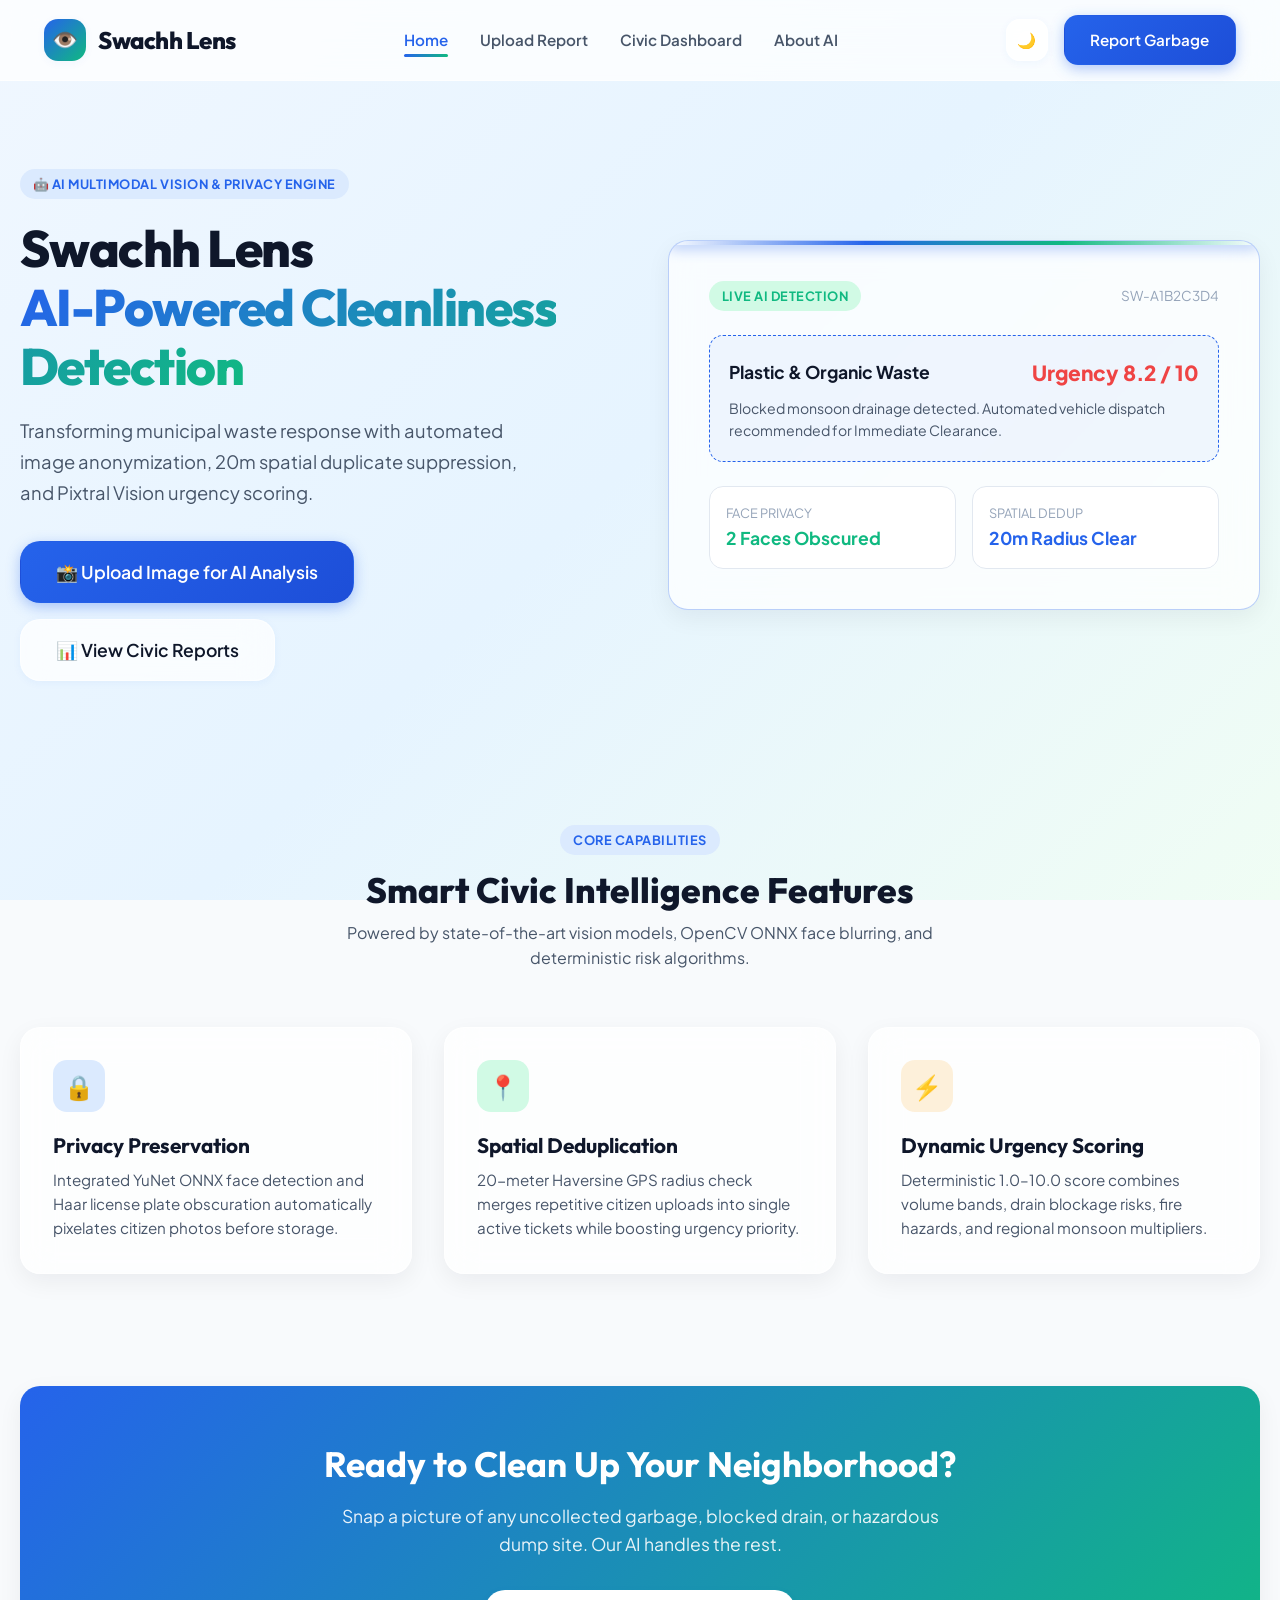
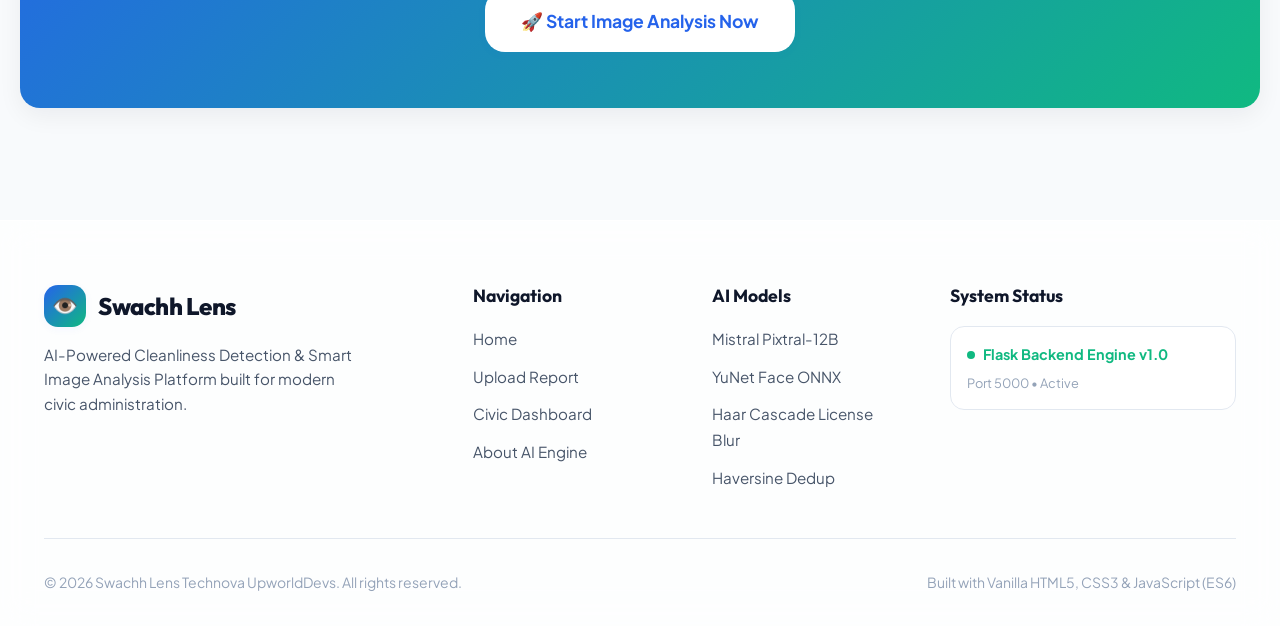
==== frontend/index.html @ bc615a04 "frontend created" ====
<!DOCTYPE html>
<html lang="en">
<head>
  <meta charset="UTF-8">
  <meta name="viewport" content="width=device-width, initial-scale=1.0">
  <title>Swachh Lens - AI-Powered Cleanliness Detection & Smart Image Analysis</title>
  <meta name="description" content="AI-powered civic cleanliness detection platform. Real-time waste categorization, automated privacy anonymization, and spatial duplicate detection.">
  
  <!-- CSS Stylesheets -->
  <link rel="stylesheet" href="css/style.css">
  <link rel="stylesheet" href="css/layout.css">
  <link rel="stylesheet" href="css/components.css">
  <link rel="stylesheet" href="css/animations.css">
  <link rel="stylesheet" href="css/responsive.css">
</head>
<body>

  <!-- Navigation Bar -->
  <nav class="navbar">
    <div class="container navbar-inner">
      <a href="index.html" class="brand-logo">
        <div class="brand-icon">👁️</div>
        <span>Swachh Lens</span>
      </a>

      <button class="menu-toggle" aria-label="Toggle navigation menu">☰</button>

      <ul class="nav-menu">
        <li><a href="index.html" class="nav-link active">Home</a></li>
        <li><a href="upload.html" class="nav-link">Upload Report</a></li>
        <li><a href="history.html" class="nav-link">Civic Dashboard</a></li>
        <li><a href="about.html" class="nav-link">About AI</a></li>
      </ul>

      <div class="nav-actions">
        <button class="btn btn-glass btn-icon-only theme-toggle-btn" aria-label="Toggle Dark Mode">🌙</button>
        <a href="upload.html" class="btn btn-primary">Report Garbage</a>
      </div>
    </div>
  </nav>

  <!-- Main Content Area -->
  <main class="main-content">
    <section class="hero-section container" style="padding: 3rem 0 5rem;">
      <div style="display: grid; grid-template-columns: 1fr 1fr; gap: 3.5rem; align-items: center;">
        
        <!-- Left Hero Content -->
        <div class="fade-in">
          <span class="badge badge-blue pulse-element" style="margin-bottom: 1.25rem;">
            🤖 AI Multimodal Vision & Privacy Engine
          </span>
          <h1 style="font-size: 3.2rem; font-weight: 800; letter-spacing: -0.03em; margin-bottom: 1.2rem; line-height: 1.15;">
            Swachh Lens <br>
            <span style="background: linear-gradient(135deg, var(--primary-blue), var(--accent-green)); -webkit-background-clip: text; -webkit-text-fill-color: transparent;">
              AI-Powered Cleanliness Detection
            </span>
          </h1>
          <p style="font-size: 1.15rem; color: var(--text-secondary); margin-bottom: 2rem; max-width: 520px; line-height: 1.7;">
            Transforming municipal waste response with automated image anonymization, 20m spatial duplicate suppression, and Pixtral Vision urgency scoring.
          </p>

          <div style="display: flex; gap: 1rem; flex-wrap: wrap;">
            <a href="upload.html" class="btn btn-primary btn-lg">
              📸 Upload Image for AI Analysis
            </a>
            <a href="history.html" class="btn btn-glass btn-lg">
              📊 View Civic Reports
            </a>
          </div>
        </div>

        <!-- Right Hero Glass Card Graphic -->
        <div class="float-element">
          <div class="glass-card pulse-element" style="padding: 2.5rem; position: relative; overflow: hidden; border-color: rgba(37,99,235,0.3);">
            <div class="ai-scan-overlay"></div>
            
            <div style="display: flex; justify-content: space-between; align-items: center; margin-bottom: 1.5rem;">
              <span class="badge badge-green">LIVE AI DETECTION</span>
              <span style="font-size: 0.85rem; color: var(--text-muted);">SW-A1B2C3D4</span>
            </div>

            <div style="background: rgba(37,99,235,0.05); border-radius: var(--radius-md); padding: 1.2rem; margin-bottom: 1.5rem; border: 1px dashed var(--primary-blue);">
              <div style="display: flex; justify-content: space-between; align-items: center; margin-bottom: 0.5rem;">
                <span style="font-weight: 700; font-size: 1.1rem;">Plastic & Organic Waste</span>
                <span style="color: var(--urgent-red); font-weight: 800; font-size: 1.3rem;">Urgency 8.2 / 10</span>
              </div>
              <p style="font-size: 0.88rem; color: var(--text-secondary);">
                Blocked monsoon drainage detected. Automated vehicle dispatch recommended for Immediate Clearance.
              </p>
            </div>

            <div style="display: grid; grid-template-columns: 1fr 1fr; gap: 1rem;">
              <div style="background: var(--surface-card-solid); padding: 1rem; border-radius: var(--radius-md); border: 1px solid var(--border-subtle);">
                <span style="font-size: 0.8rem; color: var(--text-muted); display: block;">FACE PRIVACY</span>
                <strong style="color: var(--accent-green); font-size: 1.1rem;">2 Faces Obscured</strong>
              </div>
              <div style="background: var(--surface-card-solid); padding: 1rem; border-radius: var(--radius-md); border: 1px solid var(--border-subtle);">
                <span style="font-size: 0.8rem; color: var(--text-muted); display: block;">SPATIAL DEDUP</span>
                <strong style="color: var(--primary-blue); font-size: 1.1rem;">20m Radius Clear</strong>
              </div>
            </div>
          </div>
        </div>

      </div>
    </section>

    <!-- Features Breakdown Section -->
    <section class="container" style="padding: 4rem 0;">
      <div class="text-center" style="margin-bottom: 3.5rem; text-align: center;">
        <span class="badge badge-blue" style="margin-bottom: 0.8rem;">CORE CAPABILITIES</span>
        <h2 style="font-size: 2.2rem; font-weight: 800;">Smart Civic Intelligence Features</h2>
        <p style="color: var(--text-secondary); max-width: 600px; margin: 0.5rem auto 0;">
          Powered by state-of-the-art vision models, OpenCV ONNX face blurring, and deterministic risk algorithms.
        </p>
      </div>

      <div style="display: grid; grid-template-columns: repeat(auto-fit, minmax(320px, 1fr)); gap: 2rem;">
        
        <!-- Card 1 -->
        <div class="glass-card glass-card-hover fade-in">
          <div style="width: 52px; height: 52px; background: var(--primary-blue-light); color: var(--primary-blue); border-radius: var(--radius-md); display: grid; place-items: center; font-size: 1.5rem; margin-bottom: 1.25rem;">
            🔒
          </div>
          <h3 style="font-size: 1.3rem; margin-bottom: 0.6rem;">Privacy Preservation</h3>
          <p style="color: var(--text-secondary); font-size: 0.95rem; line-height: 1.6;">
            Integrated YuNet ONNX face detection and Haar license plate obscuration automatically pixelates citizen photos before storage.
          </p>
        </div>

        <!-- Card 2 -->
        <div class="glass-card glass-card-hover fade-in">
          <div style="width: 52px; height: 52px; background: var(--accent-green-light); color: var(--accent-green); border-radius: var(--radius-md); display: grid; place-items: center; font-size: 1.5rem; margin-bottom: 1.25rem;">
            📍
          </div>
          <h3 style="font-size: 1.3rem; margin-bottom: 0.6rem;">Spatial Deduplication</h3>
          <p style="color: var(--text-secondary); font-size: 0.95rem; line-height: 1.6;">
            20-meter Haversine GPS radius check merges repetitive citizen uploads into single active tickets while boosting urgency priority.
          </p>
        </div>

        <!-- Card 3 -->
        <div class="glass-card glass-card-hover fade-in">
          <div style="width: 52px; height: 52px; background: rgba(245, 158, 11, 0.15); color: var(--warning-amber); border-radius: var(--radius-md); display: grid; place-items: center; font-size: 1.5rem; margin-bottom: 1.25rem;">
            ⚡
          </div>
          <h3 style="font-size: 1.3rem; margin-bottom: 0.6rem;">Dynamic Urgency Scoring</h3>
          <p style="color: var(--text-secondary); font-size: 0.95rem; line-height: 1.6;">
            Deterministic 1.0–10.0 score combines volume bands, drain blockage risks, fire hazards, and regional monsoon multipliers.
          </p>
        </div>

      </div>
    </section>

    <!-- Call to Action Banner -->
    <section class="container" style="padding: 3rem 0;">
      <div class="glass-card" style="background: linear-gradient(135deg, var(--primary-blue), var(--accent-green)); color: #fff; padding: 3.5rem 2.5rem; text-align: center; border: none;">
        <h2 style="font-size: 2.2rem; color: #fff; margin-bottom: 1rem;">Ready to Clean Up Your Neighborhood?</h2>
        <p style="font-size: 1.1rem; opacity: 0.9; max-width: 600px; margin: 0 auto 2rem;">
          Snap a picture of any uncollected garbage, blocked drain, or hazardous dump site. Our AI handles the rest.
        </p>
        <a href="upload.html" class="btn btn-glass btn-lg" style="background: #ffffff; color: var(--primary-blue); font-weight: 700;">
          🚀 Start Image Analysis Now
        </a>
      </div>
    </section>
  </main>

  <!-- Footer -->
  <footer class="footer">
    <div class="container">
      <div class="footer-grid">
        <div class="footer-brand">
          <a href="index.html" class="brand-logo">
            <div class="brand-icon">👁️</div>
            <span>Swachh Lens</span>
          </a>
          <p>AI-Powered Cleanliness Detection & Smart Image Analysis Platform built for modern civic administration.</p>
        </div>

        <div class="footer-col">
          <h4>Navigation</h4>
          <ul class="footer-links">
            <li><a href="index.html">Home</a></li>
            <li><a href="upload.html">Upload Report</a></li>
            <li><a href="history.html">Civic Dashboard</a></li>
            <li><a href="about.html">About AI Engine</a></li>
          </ul>
        </div>

        <div class="footer-col">
          <h4>AI Models</h4>
          <ul class="footer-links">
            <li><a href="#">Mistral Pixtral-12B</a></li>
            <li><a href="#">YuNet Face ONNX</a></li>
            <li><a href="#">Haar Cascade License Blur</a></li>
            <li><a href="#">Haversine Dedup</a></li>
          </ul>
        </div>

        <div class="footer-col">
          <h4>System Status</h4>
          <div style="background: var(--surface-card-solid); padding: 1rem; border-radius: var(--radius-md); border: 1px solid var(--border-subtle);">
            <div style="display: flex; align-items: center; gap: 0.5rem; color: var(--accent-green); font-weight: 700; font-size: 0.9rem;">
              <span style="width: 8px; height: 8px; background: var(--accent-green); border-radius: 50%;"></span>
              Flask Backend Engine v1.0
            </div>
            <p style="font-size: 0.8rem; color: var(--text-muted); margin-top: 0.4rem;">Port 5000 • Active</p>
          </div>
        </div>
      </div>

      <div class="footer-bottom">
        <p>© 2026 Swachh Lens Technova UpworldDevs. All rights reserved.</p>
        <p>Built with Vanilla HTML5, CSS3 & JavaScript (ES6)</p>
      </div>
    </div>
  </footer>

  <!-- Modular Scripts -->
  <script src="js/config.js"></script>
  <script src="js/utils.js"></script>
  <script src="js/toast.js"></script>
  <script src="js/api.js"></script>
  <script src="js/ui.js"></script>
</body>
</html>
---- frontend/css/style.css ----
/* Swachh Lens - Global Style Tokens & Base Styles */
@import url('https://fonts.googleapis.com/css2?family=Outfit:wght@300;400;500;600;700;800&family=Plus+Jakarta+Sans:wght@300;400;500;600;700;800&display=swap');

:root {
  /* Color Palette - Vibrant White, Blue, Emerald Green */
  --primary-blue: #2563eb;
  --primary-blue-hover: #1d4ed8;
  --primary-blue-light: #dbeafe;
  --accent-green: #10b981;
  --accent-green-hover: #059669;
  --accent-green-light: #d1fae5;
  --accent-teal: #0d9488;
  --urgent-red: #ef4444;
  --warning-amber: #f59e0b;
  
  /* Neutral Palette (Light Mode Default) */
  --bg-main: #f8fafc;
  --bg-gradient: linear-gradient(135deg, #f0f7ff 0%, #e6f4ff 50%, #f0fdf4 100%);
  --surface-card: rgba(255, 255, 255, 0.75);
  --surface-card-hover: rgba(255, 255, 255, 0.88);
  --surface-card-solid: #ffffff;
  --border-glass: rgba(255, 255, 255, 0.6);
  --border-subtle: #e2e8f0;
  
  /* Typography */
  --text-primary: #0f172a;
  --text-secondary: #475569;
  --text-muted: #94a3b8;
  --font-heading: 'Outfit', sans-serif;
  --font-body: 'Plus Jakarta Sans', sans-serif;
  
  /* Shadows & Glass Effect */
  --shadow-sm: 0 2px 8px rgba(37, 99, 235, 0.05);
  --shadow-md: 0 8px 24px rgba(15, 23, 42, 0.06);
  --shadow-lg: 0 20px 40px rgba(15, 23, 42, 0.1);
  --shadow-glow: 0 0 25px rgba(37, 99, 235, 0.25);
  --shadow-glow-green: 0 0 25px rgba(16, 185, 129, 0.25);
  --backdrop-blur: blur(16px);
  
  /* Layout Radius */
  --radius-sm: 8px;
  --radius-md: 14px;
  --radius-lg: 20px;
  --radius-xl: 28px;
  --radius-full: 9999px;
  
  /* Transition Speed */
  --transition-fast: 0.15s cubic-bezier(0.4, 0, 0.2, 1);
  --transition-normal: 0.3s cubic-bezier(0.4, 0, 0.2, 1);
  --transition-bounce: 0.5s cubic-bezier(0.34, 1.56, 0.64, 1);
}

/* Dark Mode Tokens */
[data-theme="dark"] {
  --bg-main: #0b0f19;
  --bg-gradient: linear-gradient(135deg, #070a12 0%, #0c1427 50%, #071915 100%);
  --surface-card: rgba(15, 23, 42, 0.7);
  --surface-card-hover: rgba(30, 41, 59, 0.85);
  --surface-card-solid: #1e293b;
  --border-glass: rgba(255, 255, 255, 0.1);
  --border-subtle: #334155;
  
  --text-primary: #f8fafc;
  --text-secondary: #cbd5e1;
  --text-muted: #64748b;
  
  --primary-blue-light: rgba(37, 99, 235, 0.2);
  --accent-green-light: rgba(16, 185, 129, 0.2);
  --shadow-md: 0 8px 24px rgba(0, 0, 0, 0.3);
  --shadow-lg: 0 20px 40px rgba(0, 0, 0, 0.5);
}

/* Global Reset */
*, *::before, *::after {
  box-sizing: border-box;
  margin: 0;
  padding: 0;
}

html {
  scroll-behavior: smooth;
  font-size: 16px;
}

body {
  font-family: var(--font-body);
  background: var(--bg-main);
  background-image: var(--bg-gradient);
  background-attachment: fixed;
  color: var(--text-primary);
  line-height: 1.6;
  min-height: 100vh;
  display: flex;
  flex-direction: column;
  overflow-x: hidden;
  -webkit-font-smoothing: antialiased;
  -moz-osx-font-smoothing: grayscale;
}

h1, h2, h3, h4, h5, h6 {
  font-family: var(--font-heading);
  color: var(--text-primary);
  font-weight: 700;
  line-height: 1.25;
}

a {
  color: var(--primary-blue);
  text-decoration: none;
  transition: color var(--transition-fast);
}

a:hover {
  color: var(--primary-blue-hover);
}

button, input, select, textarea {
  font-family: inherit;
  font-size: inherit;
}

img {
  max-width: 100%;
  height: auto;
  display: block;
}

/* Selection & Focus Outline */
::selection {
  background: var(--primary-blue-light);
  color: var(--primary-blue);
}

:focus-visible {
  outline: 2px solid var(--primary-blue);
  outline-offset: 3px;
}

/* Scrollbar */
::-webkit-scrollbar {
  width: 8px;
  height: 8px;
}
::-webkit-scrollbar-track {
  background: transparent;
}
::-webkit-scrollbar-thumb {
  background: var(--text-muted);
  border-radius: var(--radius-full);
}
::-webkit-scrollbar-thumb:hover {
  background: var(--text-secondary);
}
---- frontend/css/layout.css ----
/* Swachh Lens - Layout & Structure */

.container {
  width: 100%;
  max-width: 1240px;
  margin: 0 auto;
  padding: 0 1.5rem;
}

.main-content {
  flex: 1;
  padding: 2.5rem 0 4rem;
}

/* Glass Header & Navbar */
.navbar {
  position: sticky;
  top: 0;
  z-index: 100;
  background: var(--surface-card);
  backdrop-filter: var(--backdrop-blur);
  -webkit-backdrop-filter: var(--backdrop-blur);
  border-bottom: 1px solid var(--border-glass);
  transition: background var(--transition-normal), box-shadow var(--transition-normal);
}

.navbar.scrolled {
  box-shadow: var(--shadow-md);
  background: var(--surface-card-hover);
}

.navbar-inner {
  display: flex;
  align-items: center;
  justify-content: space-between;
  height: 80px;
}

.brand-logo {
  display: flex;
  align-items: center;
  gap: 0.75rem;
  font-family: var(--font-heading);
  font-size: 1.5rem;
  font-weight: 800;
  color: var(--text-primary);
  letter-spacing: -0.02em;
}

.brand-icon {
  width: 42px;
  height: 42px;
  background: linear-gradient(135deg, var(--primary-blue), var(--accent-green));
  border-radius: var(--radius-md);
  display: flex;
  align-items: center;
  justify-content: justify-content;
  color: #fff;
  font-size: 1.3rem;
  box-shadow: var(--shadow-sm);
  display: grid;
  place-items: center;
}

.nav-menu {
  display: flex;
  align-items: center;
  gap: 2rem;
  list-style: none;
}

.nav-link {
  font-size: 0.95rem;
  font-weight: 600;
  color: var(--text-secondary);
  position: relative;
  padding: 0.5rem 0;
  transition: color var(--transition-fast);
}

.nav-link:hover, .nav-link.active {
  color: var(--primary-blue);
}

.nav-link.active::after {
  content: '';
  position: absolute;
  bottom: 0;
  left: 0;
  width: 100%;
  height: 3px;
  background: linear-gradient(90deg, var(--primary-blue), var(--accent-green));
  border-radius: var(--radius-full);
}

.nav-actions {
  display: flex;
  align-items: center;
  gap: 1rem;
}

/* Mobile Nav Toggle */
.menu-toggle {
  display: none;
  background: transparent;
  border: none;
  font-size: 1.5rem;
  color: var(--text-primary);
  cursor: pointer;
  padding: 0.5rem;
}

/* Footer Layout */
.footer {
  background: var(--surface-card);
  backdrop-filter: var(--backdrop-blur);
  -webkit-backdrop-filter: var(--backdrop-blur);
  border-top: 1px solid var(--border-glass);
  padding: 4rem 0 2rem;
  margin-top: auto;
}

.footer-grid {
  display: grid;
  grid-template-columns: 2fr 1fr 1fr 1.5fr;
  gap: 3rem;
  margin-bottom: 3rem;
}

.footer-brand p {
  color: var(--text-secondary);
  margin-top: 1rem;
  font-size: 0.95rem;
  max-width: 320px;
}

.footer-col h4 {
  font-size: 1.1rem;
  margin-bottom: 1.2rem;
}

.footer-links {
  list-style: none;
  display: flex;
  flex-direction: column;
  gap: 0.75rem;
}

.footer-links a {
  color: var(--text-secondary);
  font-size: 0.95rem;
}

.footer-links a:hover {
  color: var(--primary-blue);
}

.footer-bottom {
  padding-top: 2rem;
  border-top: 1px solid var(--border-subtle);
  display: flex;
  align-items: center;
  justify-content: space-between;
  font-size: 0.875rem;
  color: var(--text-muted);
}
---- frontend/css/components.css ----
/* Swachh Lens - Component System & Glassmorphism UI */

/* Buttons */
.btn {
  display: inline-flex;
  align-items: center;
  justify-content: center;
  gap: 0.6rem;
  padding: 0.75rem 1.6rem;
  border-radius: var(--radius-md);
  font-weight: 600;
  font-size: 0.95rem;
  cursor: pointer;
  border: 1px solid transparent;
  transition: all var(--transition-fast);
  text-decoration: none;
  white-space: nowrap;
}

.btn-primary {
  background: linear-gradient(135deg, var(--primary-blue), #1d4ed8);
  color: #ffffff;
  box-shadow: 0 4px 14px rgba(37, 99, 235, 0.35);
}

.btn-primary:hover {
  transform: translateY(-2px);
  box-shadow: 0 6px 20px rgba(37, 99, 235, 0.45);
  color: #ffffff;
}

.btn-success {
  background: linear-gradient(135deg, var(--accent-green), #059669);
  color: #ffffff;
  box-shadow: 0 4px 14px rgba(16, 185, 129, 0.35);
}

.btn-success:hover {
  transform: translateY(-2px);
  box-shadow: 0 6px 20px rgba(16, 185, 129, 0.45);
  color: #ffffff;
}

.btn-glass {
  background: var(--surface-card);
  backdrop-filter: var(--backdrop-blur);
  -webkit-backdrop-filter: var(--backdrop-blur);
  border: 1px solid var(--border-glass);
  color: var(--text-primary);
  box-shadow: var(--shadow-sm);
}

.btn-glass:hover {
  background: var(--surface-card-hover);
  border-color: var(--primary-blue);
  color: var(--primary-blue);
  transform: translateY(-2px);
}

.btn-outline {
  background: transparent;
  border: 2px solid var(--primary-blue);
  color: var(--primary-blue);
}

.btn-outline:hover {
  background: var(--primary-blue-light);
}

.btn-sm {
  padding: 0.45rem 1rem;
  font-size: 0.85rem;
  border-radius: var(--radius-sm);
}

.btn-lg {
  padding: 1rem 2.2rem;
  font-size: 1.1rem;
  border-radius: var(--radius-lg);
}

.btn-icon-only {
  width: 42px;
  height: 42px;
  padding: 0;
  border-radius: var(--radius-md);
}

/* Glassmorphism Cards */
.glass-card {
  background: var(--surface-card);
  backdrop-filter: var(--backdrop-blur);
  -webkit-backdrop-filter: var(--backdrop-blur);
  border: 1px solid var(--border-glass);
  border-radius: var(--radius-lg);
  padding: 2rem;
  box-shadow: var(--shadow-md);
  transition: transform var(--transition-normal), box-shadow var(--transition-normal), border-color var(--transition-normal);
}

.glass-card-hover:hover {
  transform: translateY(-6px);
  box-shadow: var(--shadow-lg);
  border-color: rgba(37, 99, 235, 0.3);
}

/* Dropzone Upload */
.upload-dropzone {
  border: 2px dashed var(--primary-blue);
  background: var(--surface-card);
  backdrop-filter: var(--backdrop-blur);
  border-radius: var(--radius-xl);
  padding: 3.5rem 2rem;
  text-align: center;
  cursor: pointer;
  transition: all var(--transition-normal);
  position: relative;
  overflow: hidden;
}

.upload-dropzone:hover, .upload-dropzone.dragover {
  background: var(--primary-blue-light);
  border-color: var(--primary-blue-hover);
  transform: scale(1.01);
}

.dropzone-icon {
  width: 72px;
  height: 72px;
  margin: 0 auto 1.25rem;
  background: linear-gradient(135deg, var(--primary-blue-light), var(--accent-green-light));
  color: var(--primary-blue);
  border-radius: var(--radius-full);
  display: grid;
  place-items: center;
  font-size: 2.2rem;
}

.image-preview-wrapper {
  position: relative;
  border-radius: var(--radius-lg);
  overflow: hidden;
  max-height: 380px;
  box-shadow: var(--shadow-md);
}

.image-preview-wrapper img {
  width: 100%;
  height: 100%;
  object-fit: cover;
}

/* Form Controls */
.form-group {
  display: flex;
  flex-direction: column;
  gap: 0.5rem;
  margin-bottom: 1.25rem;
}

.form-label {
  font-weight: 600;
  font-size: 0.9rem;
  color: var(--text-secondary);
}

.form-input, .form-select, .form-textarea {
  width: 100%;
  padding: 0.8rem 1.2rem;
  background: var(--surface-card-solid);
  border: 1px solid var(--border-subtle);
  border-radius: var(--radius-md);
  color: var(--text-primary);
  font-size: 0.95rem;
  transition: border-color var(--transition-fast), box-shadow var(--transition-fast);
}

.form-input:focus, .form-select:focus, .form-textarea:focus {
  border-color: var(--primary-blue);
  box-shadow: 0 0 0 3px var(--primary-blue-light);
}

/* Badges & Pills */
.badge {
  display: inline-flex;
  align-items: center;
  gap: 0.35rem;
  padding: 0.3rem 0.8rem;
  border-radius: var(--radius-full);
  font-size: 0.8rem;
  font-weight: 700;
  text-transform: uppercase;
  letter-spacing: 0.04em;
}

.badge-blue { background: var(--primary-blue-light); color: var(--primary-blue); }
.badge-green { background: var(--accent-green-light); color: var(--accent-green); }
.badge-red { background: rgba(239, 68, 68, 0.15); color: var(--urgent-red); }
.badge-amber { background: rgba(245, 158, 11, 0.15); color: var(--warning-amber); }

/* Urgency Circular Score Gauge */
.score-gauge-container {
  display: flex;
  flex-direction: column;
  align-items: center;
  position: relative;
}

.circular-chart {
  max-width: 200px;
  max-height: 200px;
}

.circle-bg {
  fill: none;
  stroke: var(--border-subtle);
  stroke-width: 3.8;
}

.circle-fill {
  fill: none;
  stroke-width: 3.8;
  stroke-linecap: round;
  transition: stroke-dasharray 1.2s ease-in-out;
}

.score-number {
  font-family: var(--font-heading);
  font-size: 3.2rem;
  font-weight: 800;
  fill: var(--text-primary);
}

.score-label {
  font-size: 0.85rem;
  fill: var(--text-muted);
}

/* Progress Bar */
.progress-bar-track {
  width: 100%;
  height: 10px;
  background: var(--border-subtle);
  border-radius: var(--radius-full);
  overflow: hidden;
}

.progress-bar-fill {
  height: 100%;
  background: linear-gradient(90deg, var(--primary-blue), var(--accent-green));
  border-radius: var(--radius-full);
  transition: width 0.4s ease;
}

/* Toast Notifications */
.toast-container {
  position: fixed;
  bottom: 2rem;
  right: 2rem;
  z-index: 9999;
  display: flex;
  flex-direction: column;
  gap: 0.75rem;
  max-width: 400px;
  width: 100%;
  pointer-events: none;
}

.toast {
  pointer-events: auto;
  background: var(--surface-card-solid);
  border-left: 4px solid var(--primary-blue);
  box-shadow: var(--shadow-lg);
  border-radius: var(--radius-md);
  padding: 1rem 1.25rem;
  display: flex;
  align-items: flex-start;
  gap: 1rem;
  animation: toastSlideIn 0.35s cubic-bezier(0.34, 1.56, 0.64, 1) forwards;
}

.toast.toast-success { border-left-color: var(--accent-green); }
.toast.toast-error { border-left-color: var(--urgent-red); }
.toast.toast-warning { border-left-color: var(--warning-amber); }

.toast-close {
  background: transparent;
  border: none;
  cursor: pointer;
  color: var(--text-muted);
  font-size: 1.1rem;
  margin-left: auto;
}

/* Modal Popup */
.modal-overlay {
  position: fixed;
  inset: 0;
  background: rgba(15, 23, 42, 0.6);
  backdrop-filter: blur(8px);
  z-index: 1000;
  display: grid;
  place-items: center;
  padding: 1.5rem;
  opacity: 0;
  visibility: hidden;
  transition: opacity 0.3s ease, visibility 0.3s ease;
}

.modal-overlay.active {
  opacity: 1;
  visibility: visible;
}

.modal-content {
  background: var(--surface-card-solid);
  border-radius: var(--radius-xl);
  max-width: 650px;
  width: 100%;
  padding: 2.5rem;
  box-shadow: var(--shadow-lg);
  position: relative;
  transform: translateY(20px) scale(0.95);
  transition: transform 0.3s ease;
}

.modal-overlay.active .modal-content {
  transform: translateY(0) scale(1);
}

/* Skeleton Loaders */
.skeleton {
  background: linear-gradient(90deg, var(--border-subtle) 25%, var(--surface-card-solid) 50%, var(--border-subtle) 75%);
  background-size: 200% 100%;
  animation: skeletonLoading 1.5s infinite;
  border-radius: var(--radius-sm);
}

.skeleton-text { height: 16px; margin-bottom: 8px; width: 100%; }
.skeleton-title { height: 28px; margin-bottom: 14px; width: 60%; }
.skeleton-card { height: 220px; width: 100%; border-radius: var(--radius-lg); }
---- frontend/css/animations.css ----
/* Swachh Lens - Keyframes & Micro-Animations */

@keyframes fadeIn {
  from { opacity: 0; transform: translateY(12px); }
  to { opacity: 1; transform: translateY(0); }
}

@keyframes floatAnim {
  0%, 100% { transform: translateY(0px); }
  50% { transform: translateY(-10px); }
}

@keyframes pulseGlow {
  0%, 100% { box-shadow: 0 0 15px rgba(37, 99, 235, 0.2); }
  50% { box-shadow: 0 0 35px rgba(37, 99, 235, 0.45); }
}

@keyframes scanLine {
  0% { top: 0%; opacity: 0; }
  15% { opacity: 1; }
  85% { opacity: 1; }
  100% { top: 100%; opacity: 0; }
}

@keyframes spinnerRotate {
  from { transform: rotate(0deg); }
  to { transform: rotate(360deg); }
}

@keyframes toastSlideIn {
  from { opacity: 0; transform: translateX(40px); }
  to { opacity: 1; transform: translateX(0); }
}

@keyframes skeletonLoading {
  0% { background-position: 200% 0; }
  100% { background-position: -200% 0; }
}

.fade-in {
  animation: fadeIn 0.6s cubic-bezier(0.16, 1, 0.3, 1) forwards;
}

.float-element {
  animation: floatAnim 4s ease-in-out infinite;
}

.pulse-element {
  animation: pulseGlow 2.5s ease-in-out infinite;
}

.spinner {
  width: 24px;
  height: 24px;
  border: 3px solid rgba(255, 255, 255, 0.3);
  border-top-color: #ffffff;
  border-radius: 50%;
  animation: spinnerRotate 0.8s linear infinite;
  display: inline-block;
}

/* AI Scanner Effect Overlay */
.ai-scan-overlay {
  position: absolute;
  inset: 0;
  pointer-events: none;
  overflow: hidden;
  z-index: 10;
}

.ai-scan-overlay::after {
  content: '';
  position: absolute;
  left: 0;
  width: 100%;
  height: 4px;
  background: linear-gradient(90deg, transparent, var(--primary-blue), var(--accent-green), transparent);
  box-shadow: 0 0 15px var(--primary-blue);
  animation: scanLine 2.2s linear infinite;
}
---- frontend/css/responsive.css ----
/* Swachh Lens - Mobile, Tablet & Desktop Responsive Layouts */

@media (max-width: 1024px) {
  .footer-grid {
    grid-template-columns: 1fr 1fr;
    gap: 2.5rem;
  }
}

@media (max-width: 768px) {
  .navbar-inner {
    height: 70px;
  }
  
  .menu-toggle {
    display: block;
  }
  
  .nav-menu {
    position: fixed;
    top: 70px;
    left: 0;
    width: 100%;
    background: var(--surface-card-solid);
    flex-direction: column;
    padding: 2rem 1.5rem;
    gap: 1.5rem;
    box-shadow: var(--shadow-lg);
    border-bottom: 1px solid var(--border-subtle);
    transform: translateY(-120%);
    opacity: 0;
    visibility: hidden;
    transition: all 0.3s ease;
  }
  
  .nav-menu.active {
    transform: translateY(0);
    opacity: 1;
    visibility: visible;
  }
  
  .footer-grid {
    grid-template-columns: 1fr;
    gap: 2rem;
  }
  
  .footer-bottom {
    flex-direction: column;
    gap: 1rem;
    text-align: center;
  }

  .upload-dropzone {
    padding: 2.5rem 1rem;
  }
  
  .dropzone-icon {
    width: 56px;
    height: 56px;
    font-size: 1.6rem;
  }

  .modal-content {
    padding: 1.5rem;
  }
}

@media (max-width: 480px) {
  .container {
    padding: 0 1rem;
  }
  
  .btn {
    width: 100%;
  }

  .toast-container {
    left: 1rem;
    right: 1rem;
    max-width: calc(100% - 2rem);
  }
}
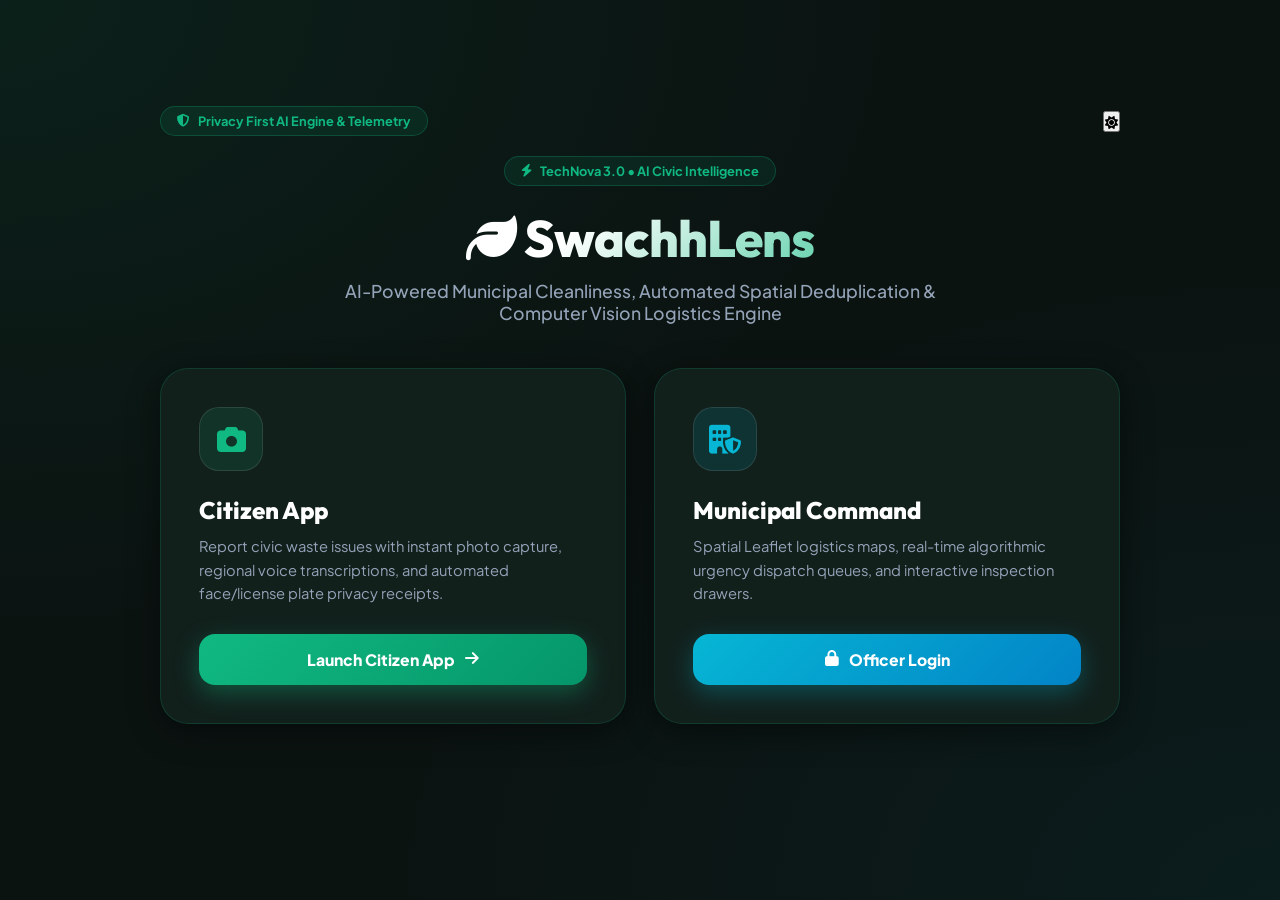
==== commit 3b103d75: "frontend added and integrated with backend extra features also added and aome tweeks done to backend" ====
--- a/frontend/index.html
+++ b/frontend/index.html
@@ -1,228 +1,244 @@
 <!DOCTYPE html>
 <html lang="en">
 <head>
-  <meta charset="UTF-8">
-  <meta name="viewport" content="width=device-width, initial-scale=1.0">
-  <title>Swachh Lens - AI-Powered Cleanliness Detection & Smart Image Analysis</title>
-  <meta name="description" content="AI-powered civic cleanliness detection platform. Real-time waste categorization, automated privacy anonymization, and spatial duplicate detection.">
-  
-  <!-- CSS Stylesheets -->
-  <link rel="stylesheet" href="css/style.css">
-  <link rel="stylesheet" href="css/layout.css">
-  <link rel="stylesheet" href="css/components.css">
-  <link rel="stylesheet" href="css/animations.css">
-  <link rel="stylesheet" href="css/responsive.css">
+    <meta charset="UTF-8">
+    <meta name="viewport" content="width=device-width, initial-scale=1.0">
+    <title>SwachhLens | AI Municipal Cleanliness Engine</title>
+    <link href="https://fonts.googleapis.com/css2?family=Outfit:wght@400;500;600;700;800&family=Plus+Jakarta+Sans:wght@400;500;600;700;800&display=swap" rel="stylesheet">
+    <link rel="stylesheet" href="https://cdnjs.cloudflare.com/ajax/libs/font-awesome/6.4.0/css/all.min.css">
+    <link rel="stylesheet" href="css/style.css">
+    <script src="assets/config.js"></script>
+    <style>
+        .portal-grid {
+            display: grid;
+            grid-template-columns: 1fr 1fr;
+            gap: 28px;
+            max-width: 960px;
+            width: 100%;
+        }
+        @media (max-width: 768px) {
+            .portal-grid { grid-template-columns: 1fr; }
+        }
+        .portal-card {
+            background: var(--card-dark);
+            backdrop-filter: blur(16px);
+            padding: 38px;
+            border-radius: 28px;
+            border: 1px solid var(--glass-border);
+            box-shadow: var(--shadow-glow);
+            display: flex;
+            flex-direction: column;
+            justify-content: space-between;
+            position: relative;
+            overflow: hidden;
+            transition: all 0.35s cubic-bezier(0.4, 0, 0.2, 1);
+        }
+        .portal-card::before {
+            content: '';
+            position: absolute;
+            top: 0;
+            left: 0;
+            width: 100%;
+            height: 4px;
+            background: linear-gradient(90deg, transparent, var(--primary), transparent);
+            opacity: 0;
+            transition: opacity 0.35s ease;
+        }
+        .portal-card:hover {
+            transform: translateY(-6px);
+            border-color: var(--glass-border-hover);
+            box-shadow: 0 20px 40px rgba(0, 0, 0, 0.6), var(--shadow-accent);
+        }
+        .portal-card:hover::before {
+            opacity: 1;
+        }
+        .card-icon {
+            width: 64px;
+            height: 64px;
+            border-radius: 20px;
+            display: flex;
+            align-items: center;
+            justify-content: center;
+            font-size: 1.8rem;
+            margin-bottom: 24px;
+            border: 1px solid rgba(255, 255, 255, 0.1);
+        }
+        .btn-portal {
+            padding: 16px;
+            border-radius: 16px;
+            border: none;
+            font-family: 'Outfit', sans-serif;
+            font-size: 0.98rem;
+            font-weight: 800;
+            text-decoration: none;
+            text-align: center;
+            cursor: pointer;
+            color: white;
+            display: flex;
+            align-items: center;
+            justify-content: center;
+            gap: 10px;
+            transition: all 0.3s ease;
+        }
+        .hero-title {
+            font-family: 'Outfit', sans-serif;
+            font-size: 3.2rem;
+            font-weight: 800;
+            letter-spacing: -1px;
+            background: linear-gradient(135deg, #ffffff 40%, var(--primary));
+            -webkit-background-clip: text;
+            -webkit-text-fill-color: transparent;
+            margin-bottom: 10px;
+        }
+        .tech-pill {
+            display: inline-flex;
+            align-items: center;
+            gap: 8px;
+            background: rgba(16, 185, 129, 0.1);
+            border: 1px solid rgba(16, 185, 129, 0.25);
+            color: var(--primary);
+            font-size: 0.8rem;
+            font-weight: 700;
+            padding: 6px 16px;
+            border-radius: 30px;
+            margin-bottom: 20px;
+        }
+    </style>
+    <script>
+        (function() {
+            document.documentElement.setAttribute("data-theme", "dark");
+            localStorage.setItem("swachh_theme", "dark");
+        })();
+    </script>
 </head>
 <body>
 
-  <!-- Navigation Bar -->
-  <nav class="navbar">
-    <div class="container navbar-inner">
-      <a href="index.html" class="brand-logo">
-        <div class="brand-icon">👁️</div>
-        <span>Swachh Lens</span>
-      </a>
-
-      <button class="menu-toggle" aria-label="Toggle navigation menu">☰</button>
-
-      <ul class="nav-menu">
-        <li><a href="index.html" class="nav-link active">Home</a></li>
-        <li><a href="upload.html" class="nav-link">Upload Report</a></li>
-        <li><a href="history.html" class="nav-link">Civic Dashboard</a></li>
-        <li><a href="about.html" class="nav-link">About AI</a></li>
-      </ul>
-
-      <div class="nav-actions">
-        <button class="btn btn-glass btn-icon-only theme-toggle-btn" aria-label="Toggle Dark Mode">🌙</button>
-        <a href="upload.html" class="btn btn-primary">Report Garbage</a>
-      </div>
+    <div class="container-center">
+        <!-- Floating Header Bar -->
+        <div style="width:100%; max-width:960px; display:flex; justify-content:space-between; align-items:center; margin-bottom:20px;">
+            <div class="tech-pill" style="margin-bottom:0;">
+                <i class="fa-solid fa-shield-halved"></i> Privacy First AI Engine & Telemetry
+            </div>
+            <button id="themeToggleBtn" onclick="toggleTheme()" class="theme-toggle-btn" title="Toggle Light / Dark Mode">
+                <i class="fa-solid fa-sun"></i>
+            </button>
+        </div>
+        
+        <div style="text-align:center; margin-bottom:44px; max-width:680px;">
+            <div class="tech-pill">
+                <i class="fa-solid fa-bolt text-primary"></i> TechNova 3.0 • AI Civic Intelligence
+            </div>
+            <h1 class="hero-title"><i class="fa-solid fa-leaf text-primary"></i> SwachhLens</h1>
+            <p style="color:var(--text-muted); font-size:1.1rem; line-weight:1.6; font-weight:500;">
+                AI-Powered Municipal Cleanliness, Automated Spatial Deduplication & Computer Vision Logistics Engine
+            </p>
+        </div>
+
+        <div class="portal-grid">
+            
+            <!-- Citizen Portal Card -->
+            <div class="portal-card">
+                <div>
+                    <div class="card-icon" style="background:rgba(16, 185, 129, 0.12); color:var(--primary);">
+                        <i class="fa-solid fa-camera"></i>
+                    </div>
+                    <h3 style="font-family:'Outfit',sans-serif; font-size:1.5rem; font-weight:800; color:white; margin-bottom:10px;">Citizen App</h3>
+                    <p style="color:var(--text-muted); font-size:0.92rem; line-height:1.6; margin-bottom:28px;">
+                        Report civic waste issues with instant photo capture, regional voice transcriptions, and automated face/license plate privacy receipts.
+                    </p>
+                </div>
+                <a href="citizen.html" class="btn-portal" style="background:linear-gradient(135deg, var(--primary), var(--primary-dark)); box-shadow:0 8px 24px var(--primary-glow);">
+                    <span>Launch Citizen App</span> <i class="fa-solid fa-arrow-right"></i>
+                </a>
+            </div>
+
+            <!-- Officer Command Card -->
+            <div class="portal-card">
+                <div>
+                    <div class="card-icon" style="background:rgba(6, 182, 212, 0.12); color:var(--accent-cyan);">
+                        <i class="fa-solid fa-building-shield"></i>
+                    </div>
+                    <h3 style="font-family:'Outfit',sans-serif; font-size:1.5rem; font-weight:800; color:white; margin-bottom:10px;">Municipal Command</h3>
+                    <p style="color:var(--text-muted); font-size:0.92rem; line-height:1.6; margin-bottom:28px;">
+                        Spatial Leaflet logistics maps, real-time algorithmic urgency dispatch queues, and interactive inspection drawers.
+                    </p>
+                </div>
+                <button type="button" onclick="openModal()" class="btn-portal" style="background:linear-gradient(135deg, var(--accent-cyan), #0284c7); box-shadow:0 8px 24px rgba(6, 182, 212, 0.3);">
+                    <i class="fa-solid fa-lock"></i> <span>Officer Login</span>
+                </button>
+            </div>
+
+        </div>
     </div>
-  </nav>
-
-  <!-- Main Content Area -->
-  <main class="main-content">
-    <section class="hero-section container" style="padding: 3rem 0 5rem;">
-      <div style="display: grid; grid-template-columns: 1fr 1fr; gap: 3.5rem; align-items: center;">
+
+    <!-- Auth Modal -->
+    <div id="loginModal" class="modal-backdrop">
+        <div class="modal-content">
+            <button onclick="closeModal()" style="position:absolute; top:20px; right:20px; border:none; background:rgba(255,255,255,0.06); color:var(--text-muted); width:36px; height:36px; border-radius:50%; font-size:1.1rem; cursor:pointer; display:flex; align-items:center; justify-content:center;"><i class="fa-solid fa-xmark"></i></button>
+            
+            <div style="display:flex; align-items:center; gap:12px; margin-bottom:20px;">
+                <div style="width:42px; height:42px; border-radius:12px; background:rgba(6, 182, 212, 0.15); color:var(--accent-cyan); display:flex; align-items:center; justify-content:center; font-size:1.2rem;">
+                    <i class="fa-solid fa-shield-halved"></i>
+                </div>
+                <div>
+                    <h3 style="font-family:'Outfit',sans-serif; font-weight:800; font-size:1.3rem; color:white;">Officer Auth</h3>
+                    <span style="font-size:0.75rem; color:var(--text-muted); font-weight:600;">Command Center Verification</span>
+                </div>
+            </div>
+
+            <form onsubmit="return handleLogin(event);">
+                <div class="input-group-custom" style="margin-bottom:16px;">
+                    <label class="input-label"><i class="fa-solid fa-id-badge"></i> Officer ID / Email</label>
+                    <input type="text" id="loginId" class="input-field" placeholder="admin@swachhlens.gov.in" required>
+                </div>
+                <div class="input-group-custom" style="margin-bottom:24px;">
+                    <label class="input-label"><i class="fa-solid fa-key"></i> Security Password</label>
+                    <input type="password" id="loginPass" class="input-field" placeholder="••••••••" required>
+                </div>
+                
+                <div id="loginError" style="color:var(--accent-red); background:rgba(239, 68, 68, 0.1); border:1px solid rgba(239, 68, 68, 0.2); padding:10px 14px; border-radius:12px; font-size:0.82rem; font-weight:700; margin-bottom:16px; display:none; text-align:center;">
+                    Invalid Credentials
+                </div>
+
+                <button type="submit" class="btn-portal" style="background:linear-gradient(135deg, var(--accent-cyan), #0284c7); width:100%;">
+                    <span>Authenticate & Access</span> <i class="fa-solid fa-right-to-bracket"></i>
+                </button>
+            </form>
+        </div>
+    </div>
+
+    <script>
+        function openModal() { document.getElementById('loginModal').style.display = 'flex'; }
+        function closeModal() { document.getElementById('loginModal').style.display = 'none'; }
         
-        <!-- Left Hero Content -->
-        <div class="fade-in">
-          <span class="badge badge-blue pulse-element" style="margin-bottom: 1.25rem;">
-            🤖 AI Multimodal Vision & Privacy Engine
-          </span>
-          <h1 style="font-size: 3.2rem; font-weight: 800; letter-spacing: -0.03em; margin-bottom: 1.2rem; line-height: 1.15;">
-            Swachh Lens <br>
-            <span style="background: linear-gradient(135deg, var(--primary-blue), var(--accent-green)); -webkit-background-clip: text; -webkit-text-fill-color: transparent;">
-              AI-Powered Cleanliness Detection
-            </span>
-          </h1>
-          <p style="font-size: 1.15rem; color: var(--text-secondary); margin-bottom: 2rem; max-width: 520px; line-height: 1.7;">
-            Transforming municipal waste response with automated image anonymization, 20m spatial duplicate suppression, and Pixtral Vision urgency scoring.
-          </p>
-
-          <div style="display: flex; gap: 1rem; flex-wrap: wrap;">
-            <a href="upload.html" class="btn btn-primary btn-lg">
-              📸 Upload Image for AI Analysis
-            </a>
-            <a href="history.html" class="btn btn-glass btn-lg">
-              📊 View Civic Reports
-            </a>
-          </div>
-        </div>
-
-        <!-- Right Hero Glass Card Graphic -->
-        <div class="float-element">
-          <div class="glass-card pulse-element" style="padding: 2.5rem; position: relative; overflow: hidden; border-color: rgba(37,99,235,0.3);">
-            <div class="ai-scan-overlay"></div>
+        async function handleLogin(e) {
+            e.preventDefault();
+            const id = document.getElementById('loginId').value.trim();
+            const pass = document.getElementById('loginPass').value.trim();
+            const errDiv = document.getElementById('loginError');
+            errDiv.style.display = 'none';
             
-            <div style="display: flex; justify-content: space-between; align-items: center; margin-bottom: 1.5rem;">
-              <span class="badge badge-green">LIVE AI DETECTION</span>
-              <span style="font-size: 0.85rem; color: var(--text-muted);">SW-A1B2C3D4</span>
-            </div>
-
-            <div style="background: rgba(37,99,235,0.05); border-radius: var(--radius-md); padding: 1.2rem; margin-bottom: 1.5rem; border: 1px dashed var(--primary-blue);">
-              <div style="display: flex; justify-content: space-between; align-items: center; margin-bottom: 0.5rem;">
-                <span style="font-weight: 700; font-size: 1.1rem;">Plastic & Organic Waste</span>
-                <span style="color: var(--urgent-red); font-weight: 800; font-size: 1.3rem;">Urgency 8.2 / 10</span>
-              </div>
-              <p style="font-size: 0.88rem; color: var(--text-secondary);">
-                Blocked monsoon drainage detected. Automated vehicle dispatch recommended for Immediate Clearance.
-              </p>
-            </div>
-
-            <div style="display: grid; grid-template-columns: 1fr 1fr; gap: 1rem;">
-              <div style="background: var(--surface-card-solid); padding: 1rem; border-radius: var(--radius-md); border: 1px solid var(--border-subtle);">
-                <span style="font-size: 0.8rem; color: var(--text-muted); display: block;">FACE PRIVACY</span>
-                <strong style="color: var(--accent-green); font-size: 1.1rem;">2 Faces Obscured</strong>
-              </div>
-              <div style="background: var(--surface-card-solid); padding: 1rem; border-radius: var(--radius-md); border: 1px solid var(--border-subtle);">
-                <span style="font-size: 0.8rem; color: var(--text-muted); display: block;">SPATIAL DEDUP</span>
-                <strong style="color: var(--primary-blue); font-size: 1.1rem;">20m Radius Clear</strong>
-              </div>
-            </div>
-          </div>
-        </div>
-
-      </div>
-    </section>
-
-    <!-- Features Breakdown Section -->
-    <section class="container" style="padding: 4rem 0;">
-      <div class="text-center" style="margin-bottom: 3.5rem; text-align: center;">
-        <span class="badge badge-blue" style="margin-bottom: 0.8rem;">CORE CAPABILITIES</span>
-        <h2 style="font-size: 2.2rem; font-weight: 800;">Smart Civic Intelligence Features</h2>
-        <p style="color: var(--text-secondary); max-width: 600px; margin: 0.5rem auto 0;">
-          Powered by state-of-the-art vision models, OpenCV ONNX face blurring, and deterministic risk algorithms.
-        </p>
-      </div>
-
-      <div style="display: grid; grid-template-columns: repeat(auto-fit, minmax(320px, 1fr)); gap: 2rem;">
-        
-        <!-- Card 1 -->
-        <div class="glass-card glass-card-hover fade-in">
-          <div style="width: 52px; height: 52px; background: var(--primary-blue-light); color: var(--primary-blue); border-radius: var(--radius-md); display: grid; place-items: center; font-size: 1.5rem; margin-bottom: 1.25rem;">
-            🔒
-          </div>
-          <h3 style="font-size: 1.3rem; margin-bottom: 0.6rem;">Privacy Preservation</h3>
-          <p style="color: var(--text-secondary); font-size: 0.95rem; line-height: 1.6;">
-            Integrated YuNet ONNX face detection and Haar license plate obscuration automatically pixelates citizen photos before storage.
-          </p>
-        </div>
-
-        <!-- Card 2 -->
-        <div class="glass-card glass-card-hover fade-in">
-          <div style="width: 52px; height: 52px; background: var(--accent-green-light); color: var(--accent-green); border-radius: var(--radius-md); display: grid; place-items: center; font-size: 1.5rem; margin-bottom: 1.25rem;">
-            📍
-          </div>
-          <h3 style="font-size: 1.3rem; margin-bottom: 0.6rem;">Spatial Deduplication</h3>
-          <p style="color: var(--text-secondary); font-size: 0.95rem; line-height: 1.6;">
-            20-meter Haversine GPS radius check merges repetitive citizen uploads into single active tickets while boosting urgency priority.
-          </p>
-        </div>
-
-        <!-- Card 3 -->
-        <div class="glass-card glass-card-hover fade-in">
-          <div style="width: 52px; height: 52px; background: rgba(245, 158, 11, 0.15); color: var(--warning-amber); border-radius: var(--radius-md); display: grid; place-items: center; font-size: 1.5rem; margin-bottom: 1.25rem;">
-            ⚡
-          </div>
-          <h3 style="font-size: 1.3rem; margin-bottom: 0.6rem;">Dynamic Urgency Scoring</h3>
-          <p style="color: var(--text-secondary); font-size: 0.95rem; line-height: 1.6;">
-            Deterministic 1.0–10.0 score combines volume bands, drain blockage risks, fire hazards, and regional monsoon multipliers.
-          </p>
-        </div>
-
-      </div>
-    </section>
-
-    <!-- Call to Action Banner -->
-    <section class="container" style="padding: 3rem 0;">
-      <div class="glass-card" style="background: linear-gradient(135deg, var(--primary-blue), var(--accent-green)); color: #fff; padding: 3.5rem 2.5rem; text-align: center; border: none;">
-        <h2 style="font-size: 2.2rem; color: #fff; margin-bottom: 1rem;">Ready to Clean Up Your Neighborhood?</h2>
-        <p style="font-size: 1.1rem; opacity: 0.9; max-width: 600px; margin: 0 auto 2rem;">
-          Snap a picture of any uncollected garbage, blocked drain, or hazardous dump site. Our AI handles the rest.
-        </p>
-        <a href="upload.html" class="btn btn-glass btn-lg" style="background: #ffffff; color: var(--primary-blue); font-weight: 700;">
-          🚀 Start Image Analysis Now
-        </a>
-      </div>
-    </section>
-  </main>
-
-  <!-- Footer -->
-  <footer class="footer">
-    <div class="container">
-      <div class="footer-grid">
-        <div class="footer-brand">
-          <a href="index.html" class="brand-logo">
-            <div class="brand-icon">👁️</div>
-            <span>Swachh Lens</span>
-          </a>
-          <p>AI-Powered Cleanliness Detection & Smart Image Analysis Platform built for modern civic administration.</p>
-        </div>
-
-        <div class="footer-col">
-          <h4>Navigation</h4>
-          <ul class="footer-links">
-            <li><a href="index.html">Home</a></li>
-            <li><a href="upload.html">Upload Report</a></li>
-            <li><a href="history.html">Civic Dashboard</a></li>
-            <li><a href="about.html">About AI Engine</a></li>
-          </ul>
-        </div>
-
-        <div class="footer-col">
-          <h4>AI Models</h4>
-          <ul class="footer-links">
-            <li><a href="#">Mistral Pixtral-12B</a></li>
-            <li><a href="#">YuNet Face ONNX</a></li>
-            <li><a href="#">Haar Cascade License Blur</a></li>
-            <li><a href="#">Haversine Dedup</a></li>
-          </ul>
-        </div>
-
-        <div class="footer-col">
-          <h4>System Status</h4>
-          <div style="background: var(--surface-card-solid); padding: 1rem; border-radius: var(--radius-md); border: 1px solid var(--border-subtle);">
-            <div style="display: flex; align-items: center; gap: 0.5rem; color: var(--accent-green); font-weight: 700; font-size: 0.9rem;">
-              <span style="width: 8px; height: 8px; background: var(--accent-green); border-radius: 50%;"></span>
-              Flask Backend Engine v1.0
-            </div>
-            <p style="font-size: 0.8rem; color: var(--text-muted); margin-top: 0.4rem;">Port 5000 • Active</p>
-          </div>
-        </div>
-      </div>
-
-      <div class="footer-bottom">
-        <p>© 2026 Swachh Lens Technova UpworldDevs. All rights reserved.</p>
-        <p>Built with Vanilla HTML5, CSS3 & JavaScript (ES6)</p>
-      </div>
-    </div>
-  </footer>
-
-  <!-- Modular Scripts -->
-  <script src="js/config.js"></script>
-  <script src="js/utils.js"></script>
-  <script src="js/toast.js"></script>
-  <script src="js/api.js"></script>
-  <script src="js/ui.js"></script>
+            try {
+                const res = await fetch(`${CONFIG.API_BASE_URL}/api/v1/auth`, {
+                    method: 'POST',
+                    headers: {'Content-Type': 'application/json'},
+                    body: JSON.stringify({id, password: pass})
+                });
+                const data = await res.json();
+                if (res.ok && data.status === 'success') {
+                    sessionStorage.setItem("swachh_auth", data.token);
+                    window.location.assign("admin.html");
+                    return false;
+                } else {
+                    errDiv.innerText = data.message || "Invalid credentials";
+                    errDiv.style.display = 'block';
+                }
+            } catch(err) {
+                errDiv.innerText = "Cannot connect to backend server on " + CONFIG.API_BASE_URL;
+                errDiv.style.display = 'block';
+            }
+            return false;
+        }
+    </script>
 </body>
-</html>
+</html>
--- a/frontend/css/style.css
+++ b/frontend/css/style.css
@@ -1,153 +1,981 @@
-/* Swachh Lens - Global Style Tokens & Base Styles */
-@import url('https://fonts.googleapis.com/css2?family=Outfit:wght@300;400;500;600;700;800&family=Plus+Jakarta+Sans:wght@300;400;500;600;700;800&display=swap');
+@import url('https://fonts.googleapis.com/css2?family=Outfit:wght@400;500;600;700;800&family=Plus+Jakarta+Sans:wght@400;500;600;700;800&display=swap');
 
 :root {
-  /* Color Palette - Vibrant White, Blue, Emerald Green */
-  --primary-blue: #2563eb;
-  --primary-blue-hover: #1d4ed8;
-  --primary-blue-light: #dbeafe;
-  --accent-green: #10b981;
-  --accent-green-hover: #059669;
-  --accent-green-light: #d1fae5;
-  --accent-teal: #0d9488;
-  --urgent-red: #ef4444;
-  --warning-amber: #f59e0b;
-  
-  /* Neutral Palette (Light Mode Default) */
-  --bg-main: #f8fafc;
-  --bg-gradient: linear-gradient(135deg, #f0f7ff 0%, #e6f4ff 50%, #f0fdf4 100%);
-  --surface-card: rgba(255, 255, 255, 0.75);
-  --surface-card-hover: rgba(255, 255, 255, 0.88);
-  --surface-card-solid: #ffffff;
-  --border-glass: rgba(255, 255, 255, 0.6);
-  --border-subtle: #e2e8f0;
-  
-  /* Typography */
-  --text-primary: #0f172a;
-  --text-secondary: #475569;
-  --text-muted: #94a3b8;
-  --font-heading: 'Outfit', sans-serif;
-  --font-body: 'Plus Jakarta Sans', sans-serif;
-  
-  /* Shadows & Glass Effect */
-  --shadow-sm: 0 2px 8px rgba(37, 99, 235, 0.05);
-  --shadow-md: 0 8px 24px rgba(15, 23, 42, 0.06);
-  --shadow-lg: 0 20px 40px rgba(15, 23, 42, 0.1);
-  --shadow-glow: 0 0 25px rgba(37, 99, 235, 0.25);
-  --shadow-glow-green: 0 0 25px rgba(16, 185, 129, 0.25);
-  --backdrop-blur: blur(16px);
-  
-  /* Layout Radius */
-  --radius-sm: 8px;
-  --radius-md: 14px;
-  --radius-lg: 20px;
-  --radius-xl: 28px;
-  --radius-full: 9999px;
-  
-  /* Transition Speed */
-  --transition-fast: 0.15s cubic-bezier(0.4, 0, 0.2, 1);
-  --transition-normal: 0.3s cubic-bezier(0.4, 0, 0.2, 1);
-  --transition-bounce: 0.5s cubic-bezier(0.34, 1.56, 0.64, 1);
-}
-
-/* Dark Mode Tokens */
-[data-theme="dark"] {
-  --bg-main: #0b0f19;
-  --bg-gradient: linear-gradient(135deg, #070a12 0%, #0c1427 50%, #071915 100%);
-  --surface-card: rgba(15, 23, 42, 0.7);
-  --surface-card-hover: rgba(30, 41, 59, 0.85);
-  --surface-card-solid: #1e293b;
-  --border-glass: rgba(255, 255, 255, 0.1);
-  --border-subtle: #334155;
-  
-  --text-primary: #f8fafc;
-  --text-secondary: #cbd5e1;
-  --text-muted: #64748b;
-  
-  --primary-blue-light: rgba(37, 99, 235, 0.2);
-  --accent-green-light: rgba(16, 185, 129, 0.2);
-  --shadow-md: 0 8px 24px rgba(0, 0, 0, 0.3);
-  --shadow-lg: 0 20px 40px rgba(0, 0, 0, 0.5);
-}
-
-/* Global Reset */
-*, *::before, *::after {
-  box-sizing: border-box;
-  margin: 0;
-  padding: 0;
-}
-
-html {
-  scroll-behavior: smooth;
-  font-size: 16px;
+    --bg-dark: #0b1311;
+    --card-dark: #12201c;
+    --card-dark-hover: #192b26;
+    --glass-bg: rgba(18, 32, 28, 0.75);
+    --glass-border: rgba(16, 185, 129, 0.18);
+    --glass-border-hover: rgba(16, 185, 129, 0.4);
+
+    --primary: #10b981;
+    --primary-glow: rgba(16, 185, 129, 0.35);
+    --primary-dark: #059669;
+    --accent-cyan: #06b6d4;
+    --accent-blue: #3b82f6;
+    --accent-amber: #f59e0b;
+    --accent-red: #ef4444;
+
+    --text-main: #f1f5f9;
+    --text-muted: #94a3b8;
+    --text-dim: #64748b;
+
+    --shadow-glow: 0 8px 32px 0 rgba(0, 0, 0, 0.45);
+    --shadow-accent: 0 0 25px rgba(16, 185, 129, 0.2);
+}
+
+/* --- ANIMATION SUITE --- */
+@keyframes float-bob {
+
+    0%,
+    100% {
+        transform: translateY(0);
+    }
+
+    50% {
+        transform: translateY(-5px);
+    }
+}
+
+@keyframes card-entrance {
+    from {
+        opacity: 0;
+        transform: translateY(18px) scale(0.98);
+    }
+
+    to {
+        opacity: 1;
+        transform: translateY(0) scale(1);
+    }
+}
+
+@keyframes pulse-glow {
+    0% {
+        box-shadow: 0 0 0 0 rgba(16, 185, 129, 0.4);
+    }
+
+    70% {
+        box-shadow: 0 0 0 14px rgba(16, 185, 129, 0);
+    }
+
+    100% {
+        box-shadow: 0 0 0 0 rgba(16, 185, 129, 0);
+    }
+}
+
+@keyframes sound-wave {
+    0%, 100% { height: 4px; }
+    50% { height: 18px; }
+}
+
+.sound-wave-bars {
+    display: inline-flex;
+    align-items: center;
+    gap: 3px;
+    height: 18px;
+    vertical-align: middle;
+    margin-left: 8px;
+}
+
+.sound-bar {
+    width: 3px;
+    background: var(--accent-cyan);
+    border-radius: 2px;
+    animation: sound-wave 1.2s ease-in-out infinite;
+}
+.sound-bar:nth-child(2) { animation-delay: 0.2s; }
+.sound-bar:nth-child(3) { animation-delay: 0.4s; }
+.sound-bar:nth-child(4) { animation-delay: 0.1s; }
+.sound-bar:nth-child(5) { animation-delay: 0.3s; }
+
+.dispatch-spec-card {
+    background: rgba(16, 185, 129, 0.08);
+    border: 1px solid rgba(16, 185, 129, 0.25);
+    border-radius: 16px;
+    padding: 14px;
+    margin-bottom: 12px;
+    transition: all 0.3s cubic-bezier(0.16, 1, 0.3, 1);
+}
+
+.dispatch-spec-card:hover {
+    border-color: var(--primary);
+    box-shadow: 0 8px 24px rgba(16, 185, 129, 0.15);
+    transform: translateY(-2px);
+}
+
+.dispatch-grid {
+    display: grid;
+    grid-template-columns: repeat(2, 1fr);
+    gap: 8px;
+    margin-top: 10px;
+}
+
+.dispatch-badge {
+    background: rgba(18, 32, 28, 0.7);
+    border: 1px solid rgba(16, 185, 129, 0.2);
+    border-radius: 10px;
+    padding: 8px 10px;
+    display: flex;
+    align-items: center;
+    gap: 8px;
+    font-size: 0.76rem;
+    font-weight: 700;
+    color: var(--text-main);
+}
+
+.privacy-pill-group {
+    display: flex;
+    gap: 8px;
+    margin: 6px 0 10px 0;
+}
+
+.privacy-pill {
+    font-size: 0.7rem;
+    font-weight: 700;
+    padding: 3px 10px;
+    border-radius: 12px;
+    background: rgba(6, 182, 212, 0.12);
+    border: 1px solid rgba(6, 182, 212, 0.3);
+    color: var(--accent-cyan);
+    display: inline-flex;
+    align-items: center;
+    gap: 5px;
+}
+
+* {
+    box-sizing: border-box;
+    margin: 0;
+    padding: 0;
+    font-family: 'Plus Jakarta Sans', system-ui, sans-serif;
 }
 
 body {
-  font-family: var(--font-body);
-  background: var(--bg-main);
-  background-image: var(--bg-gradient);
-  background-attachment: fixed;
-  color: var(--text-primary);
-  line-height: 1.6;
-  min-height: 100vh;
-  display: flex;
-  flex-direction: column;
-  overflow-x: hidden;
-  -webkit-font-smoothing: antialiased;
-  -moz-osx-font-smoothing: grayscale;
-}
-
-h1, h2, h3, h4, h5, h6 {
-  font-family: var(--font-heading);
-  color: var(--text-primary);
-  font-weight: 700;
-  line-height: 1.25;
-}
-
-a {
-  color: var(--primary-blue);
-  text-decoration: none;
-  transition: color var(--transition-fast);
-}
-
-a:hover {
-  color: var(--primary-blue-hover);
-}
-
-button, input, select, textarea {
-  font-family: inherit;
-  font-size: inherit;
-}
-
-img {
-  max-width: 100%;
-  height: auto;
-  display: block;
-}
-
-/* Selection & Focus Outline */
-::selection {
-  background: var(--primary-blue-light);
-  color: var(--primary-blue);
-}
-
-:focus-visible {
-  outline: 2px solid var(--primary-blue);
-  outline-offset: 3px;
-}
-
-/* Scrollbar */
+    background-color: var(--bg-dark);
+    background-image:
+        radial-gradient(at 0% 0%, rgba(16, 185, 129, 0.08) 0px, transparent 50%),
+        radial-gradient(at 100% 100%, rgba(6, 182, 212, 0.06) 0px, transparent 50%);
+    background-attachment: fixed;
+    color: var(--text-main);
+    min-height: 100vh;
+    overflow-x: hidden;
+}
+
+/* --- HEADER & NAVIGATION --- */
+.app-header {
+    background: rgba(11, 19, 17, 0.85);
+    backdrop-filter: blur(16px);
+    -webkit-backdrop-filter: blur(16px);
+    border-bottom: 1px solid var(--glass-border);
+    color: var(--text-main);
+    padding: 14px 28px;
+    display: flex;
+    justify-content: space-between;
+    align-items: center;
+    position: sticky;
+    top: 0;
+    z-index: 100;
+}
+
+.brand-logo i {
+    display: inline-block;
+    animation: float-bob 3.2s ease-in-out infinite;
+}
+
+justify-content: space-between;
+align-items: center;
+position: sticky;
+top: 0;
+z-index: 1000;
+}
+
+.brand-logo {
+    font-family: 'Outfit', sans-serif;
+    font-size: 1.35rem;
+    font-weight: 800;
+    display: flex;
+    align-items: center;
+    gap: 10px;
+    color: white;
+    text-decoration: none;
+    letter-spacing: -0.5px;
+}
+
+.brand-logo i {
+    color: var(--primary);
+    filter: drop-shadow(0 0 8px var(--primary-glow));
+}
+
+.nav-back-btn {
+    display: inline-flex;
+    align-items: center;
+    gap: 8px;
+    background: rgba(255, 255, 255, 0.06);
+    border: 1px solid var(--glass-border);
+    color: var(--text-main);
+    padding: 8px 16px;
+    border-radius: 12px;
+    font-size: 0.82rem;
+    font-weight: 700;
+    text-decoration: none;
+    cursor: pointer;
+    transition: all 0.25s cubic-bezier(0.4, 0, 0.2, 1);
+}
+
+.nav-back-btn:hover {
+    background: rgba(16, 185, 129, 0.15);
+    border-color: var(--primary);
+    color: var(--primary);
+    transform: translateX(-3px);
+    box-shadow: 0 0 15px rgba(16, 185, 129, 0.2);
+}
+
+/* --- LAYOUT CONTAINERS --- */
+.container-center {
+    display: flex;
+    flex-direction: column;
+    align-items: center;
+    justify-content: center;
+    min-height: calc(100vh - 70px);
+    padding: 30px 20px;
+}
+
+.app-container {
+    width: 100%;
+    max-width: 540px;
+    background: var(--card-dark);
+    backdrop-filter: blur(20px);
+    border-radius: 24px;
+    box-shadow: var(--shadow-glow);
+    padding: 28px;
+    border: 1px solid var(--glass-border);
+    display: flex;
+    flex-direction: column;
+    gap: 22px;
+    margin: 20px auto;
+    transition: border-color 0.3s ease;
+}
+
+.app-container:hover {
+    border-color: var(--glass-border-hover);
+}
+
+/* --- CAPTURE & MEDIA --- */
+.capture-box {
+    width: 100%;
+    height: 240px;
+    border: 2px dashed rgba(16, 185, 129, 0.4);
+    border-radius: 20px;
+    background: rgba(18, 32, 28, 0.5);
+    display: flex;
+    flex-direction: column;
+    align-items: center;
+    justify-content: center;
+    cursor: pointer;
+    position: relative;
+    overflow: hidden;
+    transition: all 0.3s ease;
+}
+
+.capture-box:hover {
+    border-color: var(--primary);
+    background: rgba(16, 185, 129, 0.05);
+    box-shadow: 0 0 20px rgba(16, 185, 129, 0.15);
+}
+
+.capture-box input[type="file"] {
+    position: absolute;
+    width: 100%;
+    height: 100%;
+    opacity: 0;
+    cursor: pointer;
+    z-index: 5;
+}
+
+.preview-img {
+    width: 100%;
+    height: 100%;
+    object-fit: cover;
+    position: absolute;
+    top: 0;
+    left: 0;
+    display: none;
+    z-index: 2;
+}
+
+/* --- FORM ELEMENTS --- */
+.meta-grid {
+    display: grid;
+    grid-template-columns: 1fr 1fr;
+    gap: 14px;
+}
+
+.input-group-custom {
+    display: flex;
+    flex-direction: column;
+    gap: 6px;
+}
+
+.input-label {
+    font-size: 0.72rem;
+    font-weight: 700;
+    text-transform: uppercase;
+    letter-spacing: 0.5px;
+    color: var(--text-muted);
+    display: flex;
+    align-items: center;
+    gap: 6px;
+}
+
+.input-label i {
+    color: var(--primary);
+}
+
+.input-field {
+    width: 100%;
+    padding: 12px 14px;
+    border-radius: 14px;
+    border: 1px solid var(--glass-border);
+    background: rgba(11, 19, 17, 0.6);
+    color: var(--text-main);
+    font-size: 0.88rem;
+    font-weight: 600;
+    outline: none;
+    transition: all 0.25s ease;
+}
+
+.input-field:focus {
+    border-color: var(--primary);
+    box-shadow: 0 0 0 3px rgba(16, 185, 129, 0.2);
+    background: rgba(11, 19, 17, 0.9);
+}
+
+.input-field option {
+    background: #12201c;
+    color: var(--text-main);
+}
+
+/* --- VOICE RECORDING --- */
+.voice-lang-row {
+    display: flex;
+    align-items: flex-end;
+    justify-content: space-between;
+    gap: 16px;
+}
+
+.voice-mic-btn {
+    width: 58px;
+    height: 58px;
+    border-radius: 50%;
+    background: linear-gradient(135deg, var(--primary), var(--primary-dark));
+    color: white;
+    border: none;
+    font-size: 1.4rem;
+    cursor: pointer;
+    display: flex;
+    align-items: center;
+    justify-content: center;
+    box-shadow: 0 0 20px var(--primary-glow);
+    transition: all 0.3s ease;
+}
+
+.voice-mic-btn:hover {
+    transform: scale(1.06);
+    box-shadow: 0 0 28px rgba(16, 185, 129, 0.5);
+}
+
+.voice-mic-btn.recording {
+    background: linear-gradient(135deg, #ef4444, #dc2626);
+    animation: pulse-glow 1.2s infinite;
+}
+
+@keyframes pulse-glow {
+    0% {
+        box-shadow: 0 0 0 0 rgba(239, 68, 68, 0.7);
+    }
+
+    70% {
+        box-shadow: 0 0 0 16px rgba(239, 68, 68, 0);
+    }
+
+    100% {
+        box-shadow: 0 0 0 0 rgba(239, 68, 68, 0);
+    }
+}
+
+.speech-box {
+    width: 100%;
+    min-height: 90px;
+    border-radius: 14px;
+    border: 1px solid var(--glass-border);
+    padding: 12px;
+    font-size: 0.88rem;
+    resize: none;
+    background: rgba(11, 19, 17, 0.6);
+    color: var(--text-main);
+    transition: all 0.25s ease;
+}
+
+.speech-box:focus {
+    border-color: var(--primary);
+    box-shadow: 0 0 0 3px rgba(16, 185, 129, 0.2);
+}
+
+/* --- BUTTONS --- */
+.submit-btn {
+    width: 100%;
+    padding: 16px;
+    border-radius: 16px;
+    border: none;
+    background: linear-gradient(135deg, var(--primary), #059669);
+    color: white;
+    font-family: 'Outfit', sans-serif;
+    font-size: 1.05rem;
+    font-weight: 800;
+    letter-spacing: 0.3px;
+    cursor: pointer;
+    display: flex;
+    align-items: center;
+    justify-content: center;
+    gap: 10px;
+    box-shadow: 0 8px 24px var(--primary-glow);
+    transition: all 0.3s ease;
+}
+
+.submit-btn:hover {
+    transform: translateY(-2px);
+    box-shadow: 0 12px 30px rgba(16, 185, 129, 0.45);
+}
+
+.submit-btn:active {
+    transform: translateY(0);
+}
+
+/* --- AI PRIVACY RECEIPT CARD --- */
+.details-card {
+    background: rgba(16, 185, 129, 0.08);
+    border: 1px solid rgba(16, 185, 129, 0.3);
+    border-radius: 20px;
+    padding: 20px;
+    display: none;
+    flex-direction: column;
+    gap: 12px;
+    box-shadow: 0 0 30px rgba(16, 185, 129, 0.1);
+    animation: fadeIn 0.4s ease;
+}
+
+@keyframes fadeIn {
+    from {
+        opacity: 0;
+        transform: translateY(10px);
+    }
+
+    to {
+        opacity: 1;
+        transform: translateY(0);
+    }
+}
+
+.detail-row {
+    display: flex;
+    justify-content: space-between;
+    font-size: 0.85rem;
+    border-bottom: 1px dashed rgba(16, 185, 129, 0.15);
+    padding-bottom: 6px;
+}
+
+/* --- MODAL --- */
+.modal-backdrop {
+    display: none;
+    position: fixed;
+    top: 0;
+    left: 0;
+    width: 100%;
+    height: 100%;
+    background: rgba(5, 10, 8, 0.8);
+    backdrop-filter: blur(12px);
+    -webkit-backdrop-filter: blur(12px);
+    align-items: center;
+    justify-content: center;
+    z-index: 2000;
+    padding: 20px;
+}
+
+.modal-content {
+    background: var(--card-dark);
+    border: 1px solid var(--glass-border);
+    padding: 36px;
+    border-radius: 24px;
+    max-width: 420px;
+    width: 100%;
+    position: relative;
+    box-shadow: var(--shadow-glow);
+    animation: scaleUp 0.3s ease;
+}
+
+@keyframes scaleUp {
+    from {
+        opacity: 0;
+        transform: scale(0.95);
+    }
+
+    to {
+        opacity: 1;
+        transform: scale(1);
+    }
+}
+
+/* --- CUSTOM MAP RADAR VISUALIZATION & OVERLAYS --- */
+.custom-radar-pin {
+    position: relative;
+    display: flex;
+    align-items: center;
+    justify-content: center;
+}
+
+.radar-wave {
+    position: absolute;
+    width: 44px;
+    height: 44px;
+    border-radius: 50%;
+    border: 2px solid currentColor;
+    opacity: 0.8;
+    animation: radar-ping 2s cubic-bezier(0, 0, 0.2, 1) infinite;
+}
+
+@keyframes radar-ping {
+    0% {
+        transform: scale(0.4);
+        opacity: 0.9;
+    }
+
+    80% {
+        transform: scale(1.6);
+        opacity: 0;
+    }
+
+    100% {
+        transform: scale(1.8);
+        opacity: 0;
+    }
+}
+
+.pin-center {
+    width: 32px;
+    height: 32px;
+    border-radius: 50%;
+    background: #0f1715;
+    border: 2.5px solid currentColor;
+    box-shadow: 0 0 14px currentColor;
+    display: flex;
+    align-items: center;
+    justify-content: center;
+    font-size: 0.9rem;
+    z-index: 10;
+}
+
+.pin-score-chip {
+    position: absolute;
+    top: -10px;
+    right: -12px;
+    background: #090e0c;
+    color: white;
+    font-family: 'Outfit', sans-serif;
+    font-size: 0.68rem;
+    font-weight: 800;
+    padding: 1px 6px;
+    border-radius: 10px;
+    border: 1px solid currentColor;
+    box-shadow: 0 2px 8px rgba(0, 0, 0, 0.6);
+    z-index: 12;
+}
+
+/* Map Overlay Controls Toolbar */
+.map-toolbar-overlay {
+    position: absolute;
+    top: 14px;
+    right: 14px;
+    z-index: 1000;
+    display: flex;
+    gap: 6px;
+    background: rgba(11, 19, 17, 0.85);
+    backdrop-filter: blur(12px);
+    padding: 6px;
+    border-radius: 14px;
+    border: 1px solid var(--glass-border);
+    box-shadow: var(--shadow-glow);
+}
+
+.map-toolbar-btn {
+    background: rgba(255, 255, 255, 0.05);
+    border: 1px solid transparent;
+    color: var(--text-muted);
+    padding: 5px 10px;
+    border-radius: 10px;
+    font-size: 0.75rem;
+    font-weight: 700;
+    cursor: pointer;
+    display: flex;
+    align-items: center;
+    gap: 5px;
+    transition: all 0.2s ease;
+}
+
+.map-toolbar-btn:hover,
+.map-toolbar-btn.active {
+    background: rgba(16, 185, 129, 0.18);
+    border-color: var(--primary);
+    color: var(--primary);
+}
+
+/* CUSTOM SCROLLBAR */
 ::-webkit-scrollbar {
-  width: 8px;
-  height: 8px;
-}
+    width: 8px;
+    height: 8px;
+}
+
 ::-webkit-scrollbar-track {
-  background: transparent;
-}
+    background: var(--bg-dark);
+}
+
 ::-webkit-scrollbar-thumb {
-  background: var(--text-muted);
-  border-radius: var(--radius-full);
-}
+    background: #1e352f;
+    border-radius: 4px;
+}
+
 ::-webkit-scrollbar-thumb:hover {
-  background: var(--text-secondary);
-}
+    background: var(--primary);
+}
+
+/* --- COMPREHENSIVE MOBILE RESPONSIVENESS BREAKPOINTS --- */
+@media (max-width: 1024px) {
+    .app-header {
+        padding: 12px 18px;
+    }
+
+    .admin-layout {
+        grid-template-columns: 1fr;
+        padding: 16px;
+        gap: 18px;
+    }
+
+    .modal-content {
+        max-width: 90%;
+        padding: 24px;
+    }
+}
+
+@media (max-width: 768px) {
+    .app-header {
+        flex-wrap: wrap;
+        gap: 10px;
+        padding: 10px 14px;
+    }
+
+    .brand-logo {
+        font-size: 1.15rem;
+    }
+
+    .nav-back-btn {
+        padding: 6px 12px;
+        font-size: 0.78rem;
+    }
+
+    .container-center {
+        padding: 20px 12px;
+        min-height: auto;
+    }
+
+    .hero-title {
+        font-size: 2.1rem !important;
+    }
+
+    .portal-grid {
+        grid-template-columns: 1fr !important;
+        gap: 18px !important;
+    }
+
+    .portal-card {
+        padding: 24px !important;
+    }
+
+    .metrics-grid {
+        grid-template-columns: repeat(2, 1fr) !important;
+        gap: 10px !important;
+    }
+
+    .metric-box {
+        padding: 12px !important;
+        gap: 10px !important;
+    }
+
+    .metric-val {
+        font-size: 1.4rem !important;
+    }
+
+    #map {
+        height: 350px !important;
+    }
+
+    .map-toolbar-overlay {
+        top: 8px;
+        right: 8px;
+        flex-wrap: wrap;
+        max-width: 92%;
+    }
+
+    .map-toolbar-btn {
+        padding: 4px 7px;
+        font-size: 0.68rem;
+    }
+
+    .modal-content {
+        max-height: 88vh;
+        overflow-y: auto;
+        padding: 20px;
+    }
+}
+
+/* --- MOBILE FLOATING BOTTOM DOCK NAVBAR --- */
+.mobile-bottom-dock {
+    display: none;
+    position: fixed;
+    bottom: 0;
+    left: 0;
+    right: 0;
+    z-index: 9999;
+    background: rgba(18, 32, 28, 0.95);
+    backdrop-filter: blur(18px);
+    -webkit-backdrop-filter: blur(18px);
+    border-top: 1px solid var(--glass-border);
+    padding: 8px 16px;
+    justify-content: space-around;
+    align-items: center;
+    box-shadow: 0 -8px 30px rgba(0, 0, 0, 0.4);
+}
+
+@media (max-width: 768px) {
+    .mobile-bottom-dock {
+        display: flex;
+    }
+    body {
+        padding-bottom: 70px;
+    }
+}
+
+.dock-btn {
+    background: none;
+    border: none;
+    color: var(--text-muted);
+    display: flex;
+    flex-direction: column;
+    align-items: center;
+    gap: 3px;
+    font-size: 0.72rem;
+    font-weight: 700;
+    cursor: pointer;
+    transition: all 0.2s ease;
+}
+
+.dock-btn i {
+    font-size: 1.1rem;
+}
+
+.dock-btn:hover, .dock-btn.active {
+    color: var(--primary);
+    transform: translateY(-2px);
+}
+
+.sortable-th {
+    cursor: pointer;
+    user-select: none;
+    transition: color 0.2s ease;
+}
+
+.sortable-th:hover {
+    color: var(--primary);
+}
+
+.moving-truck-icon {
+    font-size: 1.8rem;
+    filter: drop-shadow(0 0 10px rgba(16, 185, 129, 0.8));
+    animation: float-bob 1.5s ease-in-out infinite;
+}
+
+@media (max-width: 480px) {
+    .app-container {
+        padding: 18px;
+        border-radius: 18px;
+        margin: 10px auto;
+    }
+
+    .capture-box {
+        height: 200px;
+    }
+
+    .meta-grid {
+        grid-template-columns: 1fr !important;
+        gap: 10px;
+    }
+
+    .metrics-grid {
+        grid-template-columns: 1fr !important;
+    }
+
+    .filter-row {
+        flex-direction: column;
+        align-items: stretch;
+    }
+
+    .filter-row input,
+    .filter-row select {
+        width: 100% !important;
+    }
+}
+
+/* --- FLOATING CHATBOT WIDGET STYLING --- */
+.floating-chat-btn {
+    position: fixed;
+    bottom: 24px;
+    right: 24px;
+    width: 62px;
+    height: 62px;
+    border-radius: 50%;
+    background: linear-gradient(135deg, var(--primary), var(--accent-cyan));
+    color: white;
+    border: none;
+    font-size: 1.6rem;
+    cursor: pointer;
+    display: flex;
+    align-items: center;
+    justify-content: center;
+    box-shadow: 0 8px 30px var(--primary-glow);
+    z-index: 1050;
+    transition: all 0.3s cubic-bezier(0.4, 0, 0.2, 1);
+}
+
+.floating-chat-btn:hover {
+    transform: scale(1.08) translateY(-3px);
+    box-shadow: 0 12px 35px rgba(16, 185, 129, 0.5);
+}
+
+.chat-online-dot {
+    position: absolute;
+    top: 4px;
+    right: 4px;
+    width: 12px;
+    height: 12px;
+    border-radius: 50%;
+    background: #10b981;
+    border: 2px solid #0b1311;
+    box-shadow: 0 0 8px #10b981;
+}
+
+.floating-chat-window {
+    position: fixed;
+    bottom: 96px;
+    right: 24px;
+    width: 390px;
+    max-width: 92vw;
+    height: 540px;
+    max-height: 82vh;
+    background: rgba(18, 32, 28, 0.95);
+    backdrop-filter: blur(20px);
+    -webkit-backdrop-filter: blur(20px);
+    border: 1px solid var(--glass-border);
+    border-radius: 24px;
+    box-shadow: var(--shadow-glow);
+    display: none;
+    flex-direction: column;
+    z-index: 1050;
+    overflow: hidden;
+    animation: slideUpChat 0.3s cubic-bezier(0.4, 0, 0.2, 1);
+}
+
+@keyframes slideUpChat {
+    from {
+        opacity: 0;
+        transform: translateY(20px) scale(0.95);
+    }
+
+    to {
+        opacity: 1;
+        transform: translateY(0) scale(1);
+    }
+}
+
+.chat-header {
+    background: rgba(11, 19, 17, 0.85);
+    padding: 14px 18px;
+    border-bottom: 1px solid var(--glass-border);
+    display: flex;
+    align-items: center;
+    justify-content: space-between;
+}
+
+.chat-msg-thread {
+    flex: 1;
+    padding: 16px;
+    overflow-y: auto;
+    display: flex;
+    flex-direction: column;
+    gap: 12px;
+}
+
+.chat-bubble-bot {
+    align-self: flex-start;
+    background: rgba(16, 185, 129, 0.12);
+    border: 1px solid rgba(16, 185, 129, 0.25);
+    color: var(--text-main);
+    padding: 12px 14px;
+    border-radius: 18px 18px 18px 4px;
+    font-size: 0.86rem;
+    line-height: 1.5;
+    max-width: 88%;
+}
+
+.chat-bubble-user {
+    align-self: flex-end;
+    background: linear-gradient(135deg, var(--accent-cyan), #0284c7);
+    color: white;
+    padding: 10px 14px;
+    border-radius: 18px 18px 4px 18px;
+    font-size: 0.86rem;
+    line-height: 1.4;
+    max-width: 82%;
+    font-weight: 600;
+}
+
+.chat-chips-row {
+    display: flex;
+    gap: 6px;
+    overflow-x: auto;
+    padding: 8px 14px;
+    border-top: 1px solid rgba(255, 255, 255, 0.05);
+    background: rgba(11, 19, 17, 0.4);
+}
+
+.chat-chip {
+    white-space: nowrap;
+    background: rgba(255, 255, 255, 0.06);
+    border: 1px solid var(--glass-border);
+    color: var(--primary);
+    font-size: 0.72rem;
+    font-weight: 700;
+    padding: 4px 10px;
+    border-radius: 12px;
+    cursor: pointer;
+    transition: all 0.2s ease;
+}
+
+.chat-chip:hover {
+    background: rgba(16, 185, 129, 0.15);
+    border-color: var(--primary);
+}
+
+.chat-input-bar {
+    padding: 12px 14px;
+    background: rgba(11, 19, 17, 0.8);
+    border-top: 1px solid var(--glass-border);
+    display: flex;
+    gap: 8px;
+}
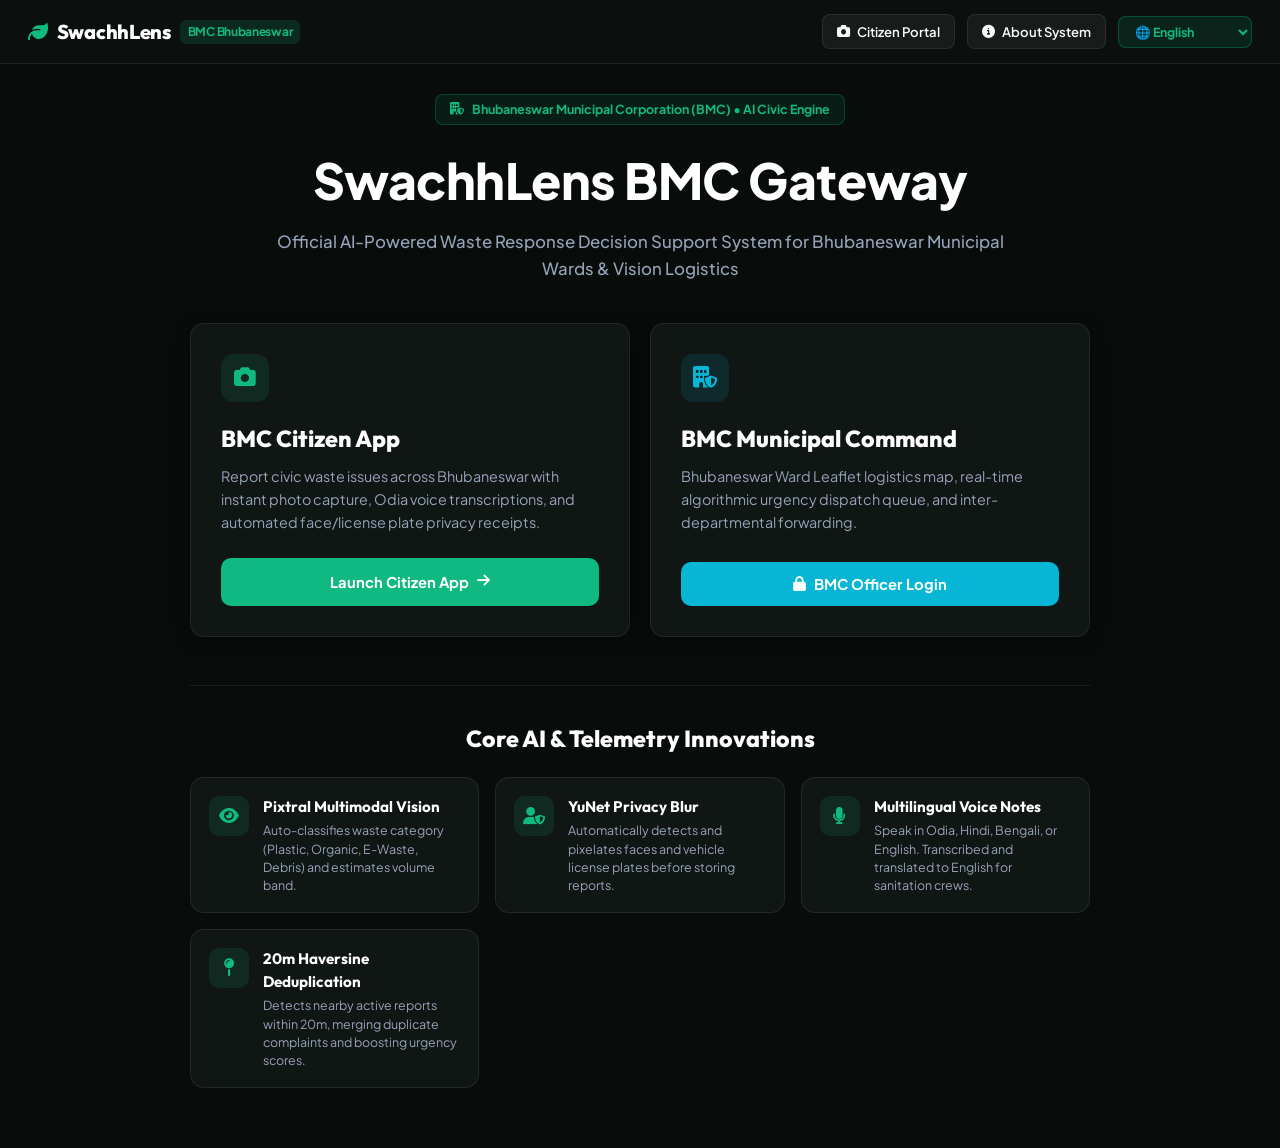
==== commit dcd9e9ab: "new featues added and frontend and backend optimized" ====
--- a/frontend/index.html
+++ b/frontend/index.html
@@ -3,8 +3,8 @@
 <head>
     <meta charset="UTF-8">
     <meta name="viewport" content="width=device-width, initial-scale=1.0">
-    <title>SwachhLens | AI Municipal Cleanliness Engine</title>
-    <link href="https://fonts.googleapis.com/css2?family=Outfit:wght@400;500;600;700;800&family=Plus+Jakarta+Sans:wght@400;500;600;700;800&display=swap" rel="stylesheet">
+    <title>SwachhLens | BMC Bhubaneswar AI Waste Decision Engine</title>
+    <link href="https://fonts.googleapis.com/css2?family=Outfit:wght@500;600;700;800&family=Plus+Jakarta+Sans:wght@400;500;600;700;800&display=swap" rel="stylesheet">
     <link rel="stylesheet" href="https://cdnjs.cloudflare.com/ajax/libs/font-awesome/6.4.0/css/all.min.css">
     <link rel="stylesheet" href="css/style.css">
     <script src="assets/config.js"></script>
@@ -12,8 +12,8 @@
         .portal-grid {
             display: grid;
             grid-template-columns: 1fr 1fr;
-            gap: 28px;
-            max-width: 960px;
+            gap: 20px;
+            max-width: 900px;
             width: 100%;
         }
         @media (max-width: 768px) {
@@ -21,55 +21,36 @@
         }
         .portal-card {
             background: var(--card-dark);
-            backdrop-filter: blur(16px);
-            padding: 38px;
-            border-radius: 28px;
+            border-radius: 14px;
+            padding: 30px;
             border: 1px solid var(--glass-border);
-            box-shadow: var(--shadow-glow);
+            box-shadow: var(--shadow-subtle);
             display: flex;
             flex-direction: column;
             justify-content: space-between;
-            position: relative;
-            overflow: hidden;
-            transition: all 0.35s cubic-bezier(0.4, 0, 0.2, 1);
-        }
-        .portal-card::before {
-            content: '';
-            position: absolute;
-            top: 0;
-            left: 0;
-            width: 100%;
-            height: 4px;
-            background: linear-gradient(90deg, transparent, var(--primary), transparent);
-            opacity: 0;
-            transition: opacity 0.35s ease;
+            transition: all 0.25s ease;
         }
         .portal-card:hover {
-            transform: translateY(-6px);
-            border-color: var(--glass-border-hover);
-            box-shadow: 0 20px 40px rgba(0, 0, 0, 0.6), var(--shadow-accent);
-        }
-        .portal-card:hover::before {
-            opacity: 1;
+            transform: translateY(-3px);
+            border-color: var(--primary);
         }
         .card-icon {
-            width: 64px;
-            height: 64px;
-            border-radius: 20px;
+            width: 48px;
+            height: 48px;
+            border-radius: 12px;
             display: flex;
             align-items: center;
             justify-content: center;
-            font-size: 1.8rem;
-            margin-bottom: 24px;
-            border: 1px solid rgba(255, 255, 255, 0.1);
+            font-size: 1.35rem;
+            margin-bottom: 20px;
         }
         .btn-portal {
-            padding: 16px;
-            border-radius: 16px;
+            padding: 13px;
+            border-radius: 10px;
             border: none;
             font-family: 'Outfit', sans-serif;
-            font-size: 0.98rem;
-            font-weight: 800;
+            font-size: 0.92rem;
+            font-weight: 700;
             text-decoration: none;
             text-align: center;
             cursor: pointer;
@@ -77,17 +58,15 @@
             display: flex;
             align-items: center;
             justify-content: center;
-            gap: 10px;
-            transition: all 0.3s ease;
+            gap: 8px;
+            transition: all 0.2s ease;
         }
         .hero-title {
             font-family: 'Outfit', sans-serif;
-            font-size: 3.2rem;
+            font-size: 3.1rem;
             font-weight: 800;
-            letter-spacing: -1px;
-            background: linear-gradient(135deg, #ffffff 40%, var(--primary));
-            -webkit-background-clip: text;
-            -webkit-text-fill-color: transparent;
+            letter-spacing: -0.5px;
+            color: white;
             margin-bottom: 10px;
         }
         .tech-pill {
@@ -97,11 +76,18 @@
             background: rgba(16, 185, 129, 0.1);
             border: 1px solid rgba(16, 185, 129, 0.25);
             color: var(--primary);
-            font-size: 0.8rem;
+            font-size: 0.78rem;
             font-weight: 700;
-            padding: 6px 16px;
-            border-radius: 30px;
-            margin-bottom: 20px;
+            padding: 5px 14px;
+            border-radius: 8px;
+            margin-bottom: 18px;
+        }
+        .home-features-section {
+            max-width: 900px;
+            width: 100%;
+            margin-top: 48px;
+            padding-top: 36px;
+            border-top: 1px solid rgba(255, 255, 255, 0.08);
         }
     </style>
     <script>
@@ -113,100 +99,152 @@
 </head>
 <body>
 
-    <div class="container-center">
-        <!-- Floating Header Bar -->
-        <div style="width:100%; max-width:960px; display:flex; justify-content:space-between; align-items:center; margin-bottom:20px;">
-            <div class="tech-pill" style="margin-bottom:0;">
-                <i class="fa-solid fa-shield-halved"></i> Privacy First AI Engine & Telemetry
-            </div>
-            <button id="themeToggleBtn" onclick="toggleTheme()" class="theme-toggle-btn" title="Toggle Light / Dark Mode">
-                <i class="fa-solid fa-sun"></i>
-            </button>
+    <!-- Header Navigation -->
+    <header class="app-header">
+        <div style="display:flex; align-items:center; gap:16px;">
+            <a href="index.html" class="brand-logo"><i class="fa-solid fa-leaf"></i> SwachhLens <span style="font-size:0.75rem; background:rgba(16,185,129,0.15); color:var(--primary); padding:3px 8px; border-radius:6px; font-weight:700; font-family:'Plus Jakarta Sans',sans-serif;">BMC Bhubaneswar</span></a>
         </div>
         
-        <div style="text-align:center; margin-bottom:44px; max-width:680px;">
+        <div style="display:flex; align-items:center; gap:12px;">
+            <a href="citizen.html" class="nav-back-btn"><i class="fa-solid fa-camera"></i> <span data-i18n="navCitizen">Citizen Portal</span></a>
+            <a href="about.html" class="nav-back-btn"><i class="fa-solid fa-circle-info"></i> <span data-i18n="navAbout">About System</span></a>
+            
+            <!-- Universal Language Selector -->
+            <select id="uiLangSelect" onchange="changeUiLanguage(this.value)" style="background:rgba(16, 185, 129, 0.12); color:var(--primary); border:1px solid rgba(16, 185, 129, 0.3); font-weight:700; font-size:0.78rem; padding:6px 12px; border-radius:8px; outline:none; cursor:pointer; font-family:'Plus Jakarta Sans',sans-serif;">
+                <option value="en" selected>🌐 English</option>
+                <option value="or">🇮🇳 ଓଡ଼ିଆ (Odia)</option>
+                <option value="hi">🇮🇳 हिन्दी (Hindi)</option>
+            </select>
+        </div>
+    </header>
+
+    <div class="container-center" style="padding-top:30px; padding-bottom:60px;">
+        
+        <div style="text-align:center; margin-bottom:40px; max-width:740px;">
             <div class="tech-pill">
-                <i class="fa-solid fa-bolt text-primary"></i> TechNova 3.0 • AI Civic Intelligence
-            </div>
-            <h1 class="hero-title"><i class="fa-solid fa-leaf text-primary"></i> SwachhLens</h1>
-            <p style="color:var(--text-muted); font-size:1.1rem; line-weight:1.6; font-weight:500;">
-                AI-Powered Municipal Cleanliness, Automated Spatial Deduplication & Computer Vision Logistics Engine
+                <i class="fa-solid fa-building-shield text-primary"></i> <span data-i18n="homePill">Bhubaneswar Municipal Corporation (BMC) • AI Civic Engine</span>
+            </div>
+            <h1 class="hero-title"><span data-i18n="homeTitle">SwachhLens BMC Gateway</span></h1>
+            <p data-i18n="homeSubtitle" style="color:var(--text-muted); font-size:1.05rem; line-height:1.6; font-weight:500;">
+                Official AI-Powered Waste Response Decision Support System for Bhubaneswar Municipal Wards, Smart City Spatial Deduplication & Vision Logistics.
             </p>
         </div>
 
         <div class="portal-grid">
             
-            <!-- Citizen Portal Card -->
+            <!-- 1. Citizen Portal Card -->
             <div class="portal-card">
                 <div>
                     <div class="card-icon" style="background:rgba(16, 185, 129, 0.12); color:var(--primary);">
                         <i class="fa-solid fa-camera"></i>
                     </div>
-                    <h3 style="font-family:'Outfit',sans-serif; font-size:1.5rem; font-weight:800; color:white; margin-bottom:10px;">Citizen App</h3>
-                    <p style="color:var(--text-muted); font-size:0.92rem; line-height:1.6; margin-bottom:28px;">
-                        Report civic waste issues with instant photo capture, regional voice transcriptions, and automated face/license plate privacy receipts.
+                    <h3 data-i18n="cardCitizenTitle" style="font-family:'Outfit',sans-serif; font-size:1.45rem; font-weight:800; color:white; margin-bottom:8px;">BMC Citizen App</h3>
+                    <p data-i18n="cardCitizenDesc" style="color:var(--text-muted); font-size:0.9rem; line-height:1.6; margin-bottom:24px;">
+                        Report civic waste issues across Bhubaneswar with instant photo capture, Odia voice transcriptions, and automated face/license plate privacy receipts.
                     </p>
                 </div>
-                <a href="citizen.html" class="btn-portal" style="background:linear-gradient(135deg, var(--primary), var(--primary-dark)); box-shadow:0 8px 24px var(--primary-glow);">
-                    <span>Launch Citizen App</span> <i class="fa-solid fa-arrow-right"></i>
+                <a href="citizen.html" class="btn-portal" style="background:var(--primary);">
+                    <span data-i18n="btnLaunchCitizen">Launch Citizen App</span> <i class="fa-solid fa-arrow-right"></i>
                 </a>
             </div>
 
-            <!-- Officer Command Card -->
+            <!-- 2. Officer Command Card -->
             <div class="portal-card">
                 <div>
                     <div class="card-icon" style="background:rgba(6, 182, 212, 0.12); color:var(--accent-cyan);">
                         <i class="fa-solid fa-building-shield"></i>
                     </div>
-                    <h3 style="font-family:'Outfit',sans-serif; font-size:1.5rem; font-weight:800; color:white; margin-bottom:10px;">Municipal Command</h3>
-                    <p style="color:var(--text-muted); font-size:0.92rem; line-height:1.6; margin-bottom:28px;">
-                        Spatial Leaflet logistics maps, real-time algorithmic urgency dispatch queues, and interactive inspection drawers.
+                    <h3 data-i18n="cardCommandTitle" style="font-family:'Outfit',sans-serif; font-size:1.45rem; font-weight:800; color:white; margin-bottom:8px;">BMC Municipal Command</h3>
+                    <p data-i18n="cardCommandDesc" style="color:var(--text-muted); font-size:0.9rem; line-height:1.6; margin-bottom:24px;">
+                        Bhubaneswar Ward Leaflet logistics map, real-time algorithmic urgency dispatch queue, and inter-departmental forwarding.
                     </p>
                 </div>
-                <button type="button" onclick="openModal()" class="btn-portal" style="background:linear-gradient(135deg, var(--accent-cyan), #0284c7); box-shadow:0 8px 24px rgba(6, 182, 212, 0.3);">
-                    <i class="fa-solid fa-lock"></i> <span>Officer Login</span>
+                <button type="button" onclick="openModal()" class="btn-portal" style="background:var(--accent-cyan);">
+                    <i class="fa-solid fa-lock"></i> <span data-i18n="btnOfficerLogin">BMC Officer Login</span>
                 </button>
             </div>
 
         </div>
+
+        <!-- Features Highlights Grid at Bottom of Homepage -->
+        <div class="home-features-section">
+            <h2 data-i18n="featHeading" style="font-family:'Outfit',sans-serif; font-size:1.45rem; font-weight:800; color:white; text-align:center; margin-bottom:20px;">
+                Core AI & Telemetry Innovations
+            </h2>
+            <div class="feature-card-grid">
+                <div class="feature-item-card">
+                    <div class="feature-item-icon"><i class="fa-solid fa-eye"></i></div>
+                    <div>
+                        <div class="feature-item-title" data-i18n="featVisionTitle">Pixtral Multimodal Vision</div>
+                        <div class="feature-item-desc" data-i18n="featVisionDesc">Auto-classifies waste category (Plastic, Organic, E-Waste, Debris) and estimates volume band.</div>
+                    </div>
+                </div>
+
+                <div class="feature-item-card">
+                    <div class="feature-item-icon"><i class="fa-solid fa-user-shield"></i></div>
+                    <div>
+                        <div class="feature-item-title" data-i18n="featPrivacyTitle">YuNet Privacy Blur</div>
+                        <div class="feature-item-desc" data-i18n="featPrivacyDesc">Automatically detects and pixelates faces and vehicle license plates before storing reports.</div>
+                    </div>
+                </div>
+
+                <div class="feature-item-card">
+                    <div class="feature-item-icon"><i class="fa-solid fa-microphone"></i></div>
+                    <div>
+                        <div class="feature-item-title" data-i18n="featVoiceTitle">Multilingual Voice Notes</div>
+                        <div class="feature-item-desc" data-i18n="featVoiceDesc">Speak in Odia, Hindi, Bengali, or English. Transcribed and translated to English for sanitation crews.</div>
+                    </div>
+                </div>
+
+                <div class="feature-item-card">
+                    <div class="feature-item-icon"><i class="fa-solid fa-map-pin"></i></div>
+                    <div>
+                        <div class="feature-item-title" data-i18n="featDedupTitle">20m Haversine Deduplication</div>
+                        <div class="feature-item-desc" data-i18n="featDedupDesc">Detects nearby active reports within 20m, merging duplicate complaints and boosting urgency scores.</div>
+                    </div>
+                </div>
+            </div>
+        </div>
+
     </div>
 
     <!-- Auth Modal -->
     <div id="loginModal" class="modal-backdrop">
         <div class="modal-content">
-            <button onclick="closeModal()" style="position:absolute; top:20px; right:20px; border:none; background:rgba(255,255,255,0.06); color:var(--text-muted); width:36px; height:36px; border-radius:50%; font-size:1.1rem; cursor:pointer; display:flex; align-items:center; justify-content:center;"><i class="fa-solid fa-xmark"></i></button>
+            <button onclick="closeModal()" style="position:absolute; top:20px; right:20px; border:none; background:rgba(255,255,255,0.06); color:var(--text-muted); width:32px; height:32px; border-radius:8px; font-size:1rem; cursor:pointer; display:flex; align-items:center; justify-content:center;"><i class="fa-solid fa-xmark"></i></button>
             
             <div style="display:flex; align-items:center; gap:12px; margin-bottom:20px;">
-                <div style="width:42px; height:42px; border-radius:12px; background:rgba(6, 182, 212, 0.15); color:var(--accent-cyan); display:flex; align-items:center; justify-content:center; font-size:1.2rem;">
+                <div style="width:40px; height:40px; border-radius:10px; background:rgba(6, 182, 212, 0.15); color:var(--accent-cyan); display:flex; align-items:center; justify-content:center; font-size:1.1rem;">
                     <i class="fa-solid fa-shield-halved"></i>
                 </div>
                 <div>
-                    <h3 style="font-family:'Outfit',sans-serif; font-weight:800; font-size:1.3rem; color:white;">Officer Auth</h3>
-                    <span style="font-size:0.75rem; color:var(--text-muted); font-weight:600;">Command Center Verification</span>
+                    <h3 style="font-family:'Outfit',sans-serif; font-weight:800; font-size:1.2rem; color:white;">BMC Officer Auth</h3>
+                    <span style="font-size:0.75rem; color:var(--text-muted); font-weight:600;">Bhubaneswar Command Center Verification</span>
                 </div>
             </div>
 
             <form onsubmit="return handleLogin(event);">
-                <div class="input-group-custom" style="margin-bottom:16px;">
-                    <label class="input-label"><i class="fa-solid fa-id-badge"></i> Officer ID / Email</label>
+                <div class="input-group-custom" style="margin-bottom:14px;">
+                    <label class="input-label"><i class="fa-solid fa-id-badge"></i> BMC Officer ID / Email</label>
                     <input type="text" id="loginId" class="input-field" placeholder="admin@swachhlens.gov.in" required>
                 </div>
-                <div class="input-group-custom" style="margin-bottom:24px;">
+                <div class="input-group-custom" style="margin-bottom:20px;">
                     <label class="input-label"><i class="fa-solid fa-key"></i> Security Password</label>
                     <input type="password" id="loginPass" class="input-field" placeholder="••••••••" required>
                 </div>
                 
-                <div id="loginError" style="color:var(--accent-red); background:rgba(239, 68, 68, 0.1); border:1px solid rgba(239, 68, 68, 0.2); padding:10px 14px; border-radius:12px; font-size:0.82rem; font-weight:700; margin-bottom:16px; display:none; text-align:center;">
+                <div id="loginError" style="color:var(--accent-red); background:rgba(239, 68, 68, 0.1); border:1px solid rgba(239, 68, 68, 0.2); padding:10px 14px; border-radius:8px; font-size:0.82rem; font-weight:700; margin-bottom:14px; display:none; text-align:center;">
                     Invalid Credentials
                 </div>
 
-                <button type="submit" class="btn-portal" style="background:linear-gradient(135deg, var(--accent-cyan), #0284c7); width:100%;">
-                    <span>Authenticate & Access</span> <i class="fa-solid fa-right-to-bracket"></i>
+                <button type="submit" class="btn-portal" style="background:var(--accent-cyan); width:100%;">
+                    <span>Authenticate & Access BMC Command</span> <i class="fa-solid fa-right-to-bracket"></i>
                 </button>
             </form>
         </div>
     </div>
 
+    <script src="js/i18n.js"></script>
     <script>
         function openModal() { document.getElementById('loginModal').style.display = 'flex'; }
         function closeModal() { document.getElementById('loginModal').style.display = 'none'; }
--- a/frontend/css/style.css
+++ b/frontend/css/style.css
@@ -1,173 +1,53 @@
-@import url('https://fonts.googleapis.com/css2?family=Outfit:wght@400;500;600;700;800&family=Plus+Jakarta+Sans:wght@400;500;600;700;800&display=swap');
+@import url('https://fonts.googleapis.com/css2?family=Outfit:wght@500;600;700;800&family=Plus+Jakarta+Sans:wght@400;500;600;700;800&display=swap');
 
 :root {
-    --bg-dark: #0b1311;
-    --card-dark: #12201c;
-    --card-dark-hover: #192b26;
-    --glass-bg: rgba(18, 32, 28, 0.75);
-    --glass-border: rgba(16, 185, 129, 0.18);
-    --glass-border-hover: rgba(16, 185, 129, 0.4);
+    --bg-dark: #080c0a;
+    --card-dark: #101614;
+    --card-dark-hover: #141c19;
+    --glass-bg: rgba(16, 22, 20, 0.85);
+    --glass-border: rgba(255, 255, 255, 0.08);
+    --glass-border-hover: rgba(16, 185, 129, 0.35);
 
     --primary: #10b981;
-    --primary-glow: rgba(16, 185, 129, 0.35);
     --primary-dark: #059669;
+    --primary-glow: rgba(16, 185, 129, 0.3);
     --accent-cyan: #06b6d4;
     --accent-blue: #3b82f6;
     --accent-amber: #f59e0b;
     --accent-red: #ef4444;
 
-    --text-main: #f1f5f9;
+    --text-main: #f8fafc;
     --text-muted: #94a3b8;
     --text-dim: #64748b;
 
-    --shadow-glow: 0 8px 32px 0 rgba(0, 0, 0, 0.45);
-    --shadow-accent: 0 0 25px rgba(16, 185, 129, 0.2);
-}
-
-/* --- ANIMATION SUITE --- */
-@keyframes float-bob {
-
-    0%,
-    100% {
-        transform: translateY(0);
-    }
-
-    50% {
-        transform: translateY(-5px);
-    }
-}
-
-@keyframes card-entrance {
-    from {
-        opacity: 0;
-        transform: translateY(18px) scale(0.98);
-    }
-
-    to {
-        opacity: 1;
-        transform: translateY(0) scale(1);
-    }
-}
-
-@keyframes pulse-glow {
-    0% {
-        box-shadow: 0 0 0 0 rgba(16, 185, 129, 0.4);
-    }
-
-    70% {
-        box-shadow: 0 0 0 14px rgba(16, 185, 129, 0);
-    }
-
-    100% {
-        box-shadow: 0 0 0 0 rgba(16, 185, 129, 0);
-    }
-}
-
-@keyframes sound-wave {
-    0%, 100% { height: 4px; }
-    50% { height: 18px; }
-}
-
-.sound-wave-bars {
-    display: inline-flex;
-    align-items: center;
-    gap: 3px;
-    height: 18px;
-    vertical-align: middle;
-    margin-left: 8px;
-}
-
-.sound-bar {
-    width: 3px;
-    background: var(--accent-cyan);
-    border-radius: 2px;
-    animation: sound-wave 1.2s ease-in-out infinite;
-}
-.sound-bar:nth-child(2) { animation-delay: 0.2s; }
-.sound-bar:nth-child(3) { animation-delay: 0.4s; }
-.sound-bar:nth-child(4) { animation-delay: 0.1s; }
-.sound-bar:nth-child(5) { animation-delay: 0.3s; }
-
-.dispatch-spec-card {
-    background: rgba(16, 185, 129, 0.08);
-    border: 1px solid rgba(16, 185, 129, 0.25);
-    border-radius: 16px;
-    padding: 14px;
-    margin-bottom: 12px;
-    transition: all 0.3s cubic-bezier(0.16, 1, 0.3, 1);
-}
-
-.dispatch-spec-card:hover {
-    border-color: var(--primary);
-    box-shadow: 0 8px 24px rgba(16, 185, 129, 0.15);
-    transform: translateY(-2px);
-}
-
-.dispatch-grid {
-    display: grid;
-    grid-template-columns: repeat(2, 1fr);
-    gap: 8px;
-    margin-top: 10px;
-}
-
-.dispatch-badge {
-    background: rgba(18, 32, 28, 0.7);
-    border: 1px solid rgba(16, 185, 129, 0.2);
-    border-radius: 10px;
-    padding: 8px 10px;
-    display: flex;
-    align-items: center;
-    gap: 8px;
-    font-size: 0.76rem;
-    font-weight: 700;
-    color: var(--text-main);
-}
-
-.privacy-pill-group {
-    display: flex;
-    gap: 8px;
-    margin: 6px 0 10px 0;
-}
-
-.privacy-pill {
-    font-size: 0.7rem;
-    font-weight: 700;
-    padding: 3px 10px;
-    border-radius: 12px;
-    background: rgba(6, 182, 212, 0.12);
-    border: 1px solid rgba(6, 182, 212, 0.3);
-    color: var(--accent-cyan);
-    display: inline-flex;
-    align-items: center;
-    gap: 5px;
+    --shadow-subtle: 0 4px 20px rgba(0, 0, 0, 0.4);
+    --shadow-hover: 0 10px 30px rgba(0, 0, 0, 0.55);
 }
 
 * {
     box-sizing: border-box;
     margin: 0;
     padding: 0;
-    font-family: 'Plus Jakarta Sans', system-ui, sans-serif;
+    font-family: 'Plus Jakarta Sans', -apple-system, BlinkMacSystemFont, sans-serif;
 }
 
 body {
     background-color: var(--bg-dark);
-    background-image:
-        radial-gradient(at 0% 0%, rgba(16, 185, 129, 0.08) 0px, transparent 50%),
-        radial-gradient(at 100% 100%, rgba(6, 182, 212, 0.06) 0px, transparent 50%);
-    background-attachment: fixed;
     color: var(--text-main);
     min-height: 100vh;
     overflow-x: hidden;
+    line-height: 1.5;
 }
 
 /* --- HEADER & NAVIGATION --- */
 .app-header {
-    background: rgba(11, 19, 17, 0.85);
-    backdrop-filter: blur(16px);
-    -webkit-backdrop-filter: blur(16px);
+    background: rgba(12, 17, 15, 0.92);
+    backdrop-filter: blur(12px);
+    -webkit-backdrop-filter: blur(12px);
     border-bottom: 1px solid var(--glass-border);
     color: var(--text-main);
-    padding: 14px 28px;
+    padding: 0 28px;
+    height: 64px;
     display: flex;
     justify-content: space-between;
     align-items: center;
@@ -176,96 +56,109 @@
     z-index: 100;
 }
 
-.brand-logo i {
-    display: inline-block;
-    animation: float-bob 3.2s ease-in-out infinite;
-}
-
-justify-content: space-between;
-align-items: center;
-position: sticky;
-top: 0;
-z-index: 1000;
-}
-
 .brand-logo {
     font-family: 'Outfit', sans-serif;
-    font-size: 1.35rem;
+    font-size: 1.25rem;
     font-weight: 800;
     display: flex;
     align-items: center;
-    gap: 10px;
+    gap: 9px;
     color: white;
     text-decoration: none;
-    letter-spacing: -0.5px;
+    letter-spacing: -0.3px;
 }
 
 .brand-logo i {
     color: var(--primary);
-    filter: drop-shadow(0 0 8px var(--primary-glow));
 }
 
 .nav-back-btn {
     display: inline-flex;
     align-items: center;
-    gap: 8px;
-    background: rgba(255, 255, 255, 0.06);
+    gap: 7px;
+    background: rgba(255, 255, 255, 0.05);
     border: 1px solid var(--glass-border);
     color: var(--text-main);
-    padding: 8px 16px;
-    border-radius: 12px;
+    padding: 7px 14px;
+    border-radius: 8px;
     font-size: 0.82rem;
-    font-weight: 700;
+    font-weight: 600;
     text-decoration: none;
     cursor: pointer;
-    transition: all 0.25s cubic-bezier(0.4, 0, 0.2, 1);
+    transition: all 0.2s ease;
 }
 
 .nav-back-btn:hover {
-    background: rgba(16, 185, 129, 0.15);
-    border-color: var(--primary);
+    background: rgba(16, 185, 129, 0.12);
+    border-color: rgba(16, 185, 129, 0.35);
     color: var(--primary);
-    transform: translateX(-3px);
-    box-shadow: 0 0 15px rgba(16, 185, 129, 0.2);
-}
-
-/* --- LAYOUT CONTAINERS --- */
+}
+
+/* --- AUTH MODAL STYLING --- */
+.modal-backdrop {
+    display: none;
+    position: fixed;
+    top: 0;
+    left: 0;
+    width: 100vw;
+    height: 100vh;
+    background: rgba(0, 0, 0, 0.85);
+    backdrop-filter: blur(10px);
+    -webkit-backdrop-filter: blur(10px);
+    z-index: 10000;
+    align-items: center;
+    justify-content: center;
+    padding: 20px;
+}
+
+.modal-content {
+    background: var(--card-dark);
+    border: 1px solid var(--glass-border);
+    border-radius: 16px;
+    padding: 32px;
+    max-width: 440px;
+    width: 100%;
+    position: relative;
+    box-shadow: 0 20px 50px rgba(0, 0, 0, 0.6);
+    animation: fadeIn 0.25s ease;
+}
+
+/* --- CONTAINERS & CARDS --- */
 .container-center {
     display: flex;
     flex-direction: column;
     align-items: center;
     justify-content: center;
-    min-height: calc(100vh - 70px);
-    padding: 30px 20px;
+    min-height: calc(100vh - 64px);
+    padding: 40px 20px;
 }
 
 .app-container {
     width: 100%;
     max-width: 540px;
     background: var(--card-dark);
-    backdrop-filter: blur(20px);
-    border-radius: 24px;
-    box-shadow: var(--shadow-glow);
+    border-radius: 16px;
     padding: 28px;
+    box-shadow: var(--shadow-subtle);
     border: 1px solid var(--glass-border);
     display: flex;
     flex-direction: column;
-    gap: 22px;
-    margin: 20px auto;
-    transition: border-color 0.3s ease;
+    gap: 20px;
+    margin: 0 auto;
+    transition: border-color 0.25s ease;
 }
 
 .app-container:hover {
-    border-color: var(--glass-border-hover);
+    border-color: rgba(16, 185, 129, 0.3);
 }
 
 /* --- CAPTURE & MEDIA --- */
 .capture-box {
     width: 100%;
-    height: 240px;
-    border: 2px dashed rgba(16, 185, 129, 0.4);
-    border-radius: 20px;
-    background: rgba(18, 32, 28, 0.5);
+    height: 200px;
+    border-radius: 12px;
+    background: rgba(8, 12, 10, 0.6);
+    border: 2px dashed rgba(16, 185, 129, 0.3);
     display: flex;
     flex-direction: column;
     align-items: center;
@@ -273,13 +166,33 @@
     cursor: pointer;
     position: relative;
     overflow: hidden;
-    transition: all 0.3s ease;
+    transition: all 0.25s ease;
 }
 
 .capture-box:hover {
     border-color: var(--primary);
     background: rgba(16, 185, 129, 0.05);
-    box-shadow: 0 0 20px rgba(16, 185, 129, 0.15);
+}
+
+.camera-pulse-ring {
+    width: 52px;
+    height: 52px;
+    border-radius: 12px;
+    background: rgba(16, 185, 129, 0.12);
+    border: 1px solid rgba(16, 185, 129, 0.3);
+    display: flex;
+    align-items: center;
+    justify-content: center;
+    margin: 0 auto 10px auto;
+    transition: all 0.2s ease;
+}
+
+.camera-pulse-ring i {
+    color: var(--primary) !important;
+}
+
+.capture-box:hover .camera-pulse-ring {
+    background: rgba(16, 185, 129, 0.2);
 }
 
 .capture-box input[type="file"] {
@@ -333,24 +246,24 @@
 .input-field {
     width: 100%;
     padding: 12px 14px;
-    border-radius: 14px;
-    border: 1px solid var(--glass-border);
-    background: rgba(11, 19, 17, 0.6);
-    color: var(--text-main);
+    border-radius: 10px;
+    background: rgba(8, 12, 10, 0.7);
+    border: 1px solid var(--glass-border);
+    color: #ffffff;
     font-size: 0.88rem;
-    font-weight: 600;
+    font-weight: 500;
     outline: none;
-    transition: all 0.25s ease;
+    transition: all 0.2s ease;
 }
 
 .input-field:focus {
     border-color: var(--primary);
-    box-shadow: 0 0 0 3px rgba(16, 185, 129, 0.2);
-    background: rgba(11, 19, 17, 0.9);
+    box-shadow: 0 0 0 2px rgba(16, 185, 129, 0.2);
+    background: rgba(8, 12, 10, 0.95);
 }
 
 .input-field option {
-    background: #12201c;
+    background: #101614;
     color: var(--text-main);
 }
 
@@ -363,403 +276,513 @@
 }
 
 .voice-mic-btn {
-    width: 58px;
-    height: 58px;
-    border-radius: 50%;
-    background: linear-gradient(135deg, var(--primary), var(--primary-dark));
+    width: 52px;
+    height: 52px;
+    border-radius: 12px;
+    background: var(--primary);
     color: white;
     border: none;
-    font-size: 1.4rem;
+    font-size: 1.25rem;
     cursor: pointer;
     display: flex;
     align-items: center;
     justify-content: center;
-    box-shadow: 0 0 20px var(--primary-glow);
-    transition: all 0.3s ease;
+    transition: all 0.2s ease;
 }
 
 .voice-mic-btn:hover {
-    transform: scale(1.06);
-    box-shadow: 0 0 28px rgba(16, 185, 129, 0.5);
+    background: var(--primary-dark);
+    transform: translateY(-1px);
 }
 
 .voice-mic-btn.recording {
-    background: linear-gradient(135deg, #ef4444, #dc2626);
-    animation: pulse-glow 1.2s infinite;
-}
-
-@keyframes pulse-glow {
-    0% {
-        box-shadow: 0 0 0 0 rgba(239, 68, 68, 0.7);
-    }
-
-    70% {
-        box-shadow: 0 0 0 16px rgba(239, 68, 68, 0);
-    }
-
-    100% {
-        box-shadow: 0 0 0 0 rgba(239, 68, 68, 0);
-    }
+    background: #ef4444;
 }
 
 .speech-box {
     width: 100%;
     min-height: 90px;
-    border-radius: 14px;
-    border: 1px solid var(--glass-border);
-    padding: 12px;
+    border-radius: 10px;
+    background: rgba(8, 12, 10, 0.7);
+    border: 1px solid var(--glass-border);
+    padding: 12px 14px;
     font-size: 0.88rem;
     resize: none;
-    background: rgba(11, 19, 17, 0.6);
-    color: var(--text-main);
-    transition: all 0.25s ease;
+    color: #ffffff;
+    outline: none;
+    transition: all 0.2s ease;
 }
 
 .speech-box:focus {
     border-color: var(--primary);
-    box-shadow: 0 0 0 3px rgba(16, 185, 129, 0.2);
+    box-shadow: 0 0 0 2px rgba(16, 185, 129, 0.2);
+    background: rgba(8, 12, 10, 0.95);
 }
 
 /* --- BUTTONS --- */
 .submit-btn {
     width: 100%;
-    padding: 16px;
-    border-radius: 16px;
+    padding: 14px 20px;
+    border-radius: 12px;
     border: none;
-    background: linear-gradient(135deg, var(--primary), #059669);
+    background: var(--primary);
     color: white;
     font-family: 'Outfit', sans-serif;
-    font-size: 1.05rem;
-    font-weight: 800;
-    letter-spacing: 0.3px;
+    font-size: 0.98rem;
+    font-weight: 700;
     cursor: pointer;
     display: flex;
     align-items: center;
     justify-content: center;
-    gap: 10px;
-    box-shadow: 0 8px 24px var(--primary-glow);
-    transition: all 0.3s ease;
+    gap: 8px;
+    transition: all 0.2s ease;
 }
 
 .submit-btn:hover {
-    transform: translateY(-2px);
-    box-shadow: 0 12px 30px rgba(16, 185, 129, 0.45);
+    background: var(--primary-dark);
+    transform: translateY(-1px);
 }
 
 .submit-btn:active {
     transform: translateY(0);
 }
 
-/* --- AI PRIVACY RECEIPT CARD --- */
+/* --- RECEIPT CARD --- */
 .details-card {
-    background: rgba(16, 185, 129, 0.08);
-    border: 1px solid rgba(16, 185, 129, 0.3);
-    border-radius: 20px;
-    padding: 20px;
+    background: rgba(16, 185, 129, 0.06);
+    border-radius: 14px;
+    padding: 18px;
     display: none;
     flex-direction: column;
+    gap: 10px;
+    border: 1px solid rgba(16, 185, 129, 0.25);
+    animation: fadeIn 0.3s ease;
+}
+
+.detail-row {
+    display: flex;
+    justify-content: space-between;
+    align-items: center;
+    font-size: 0.84rem;
+}
+
+/* --- HOMEPAGE FEATURES SECTION --- */
+.feature-card-grid {
+    display: grid;
+    grid-template-columns: repeat(auto-fit, minmax(240px, 1fr));
+    gap: 16px;
+    margin-top: 16px;
+}
+
+.feature-item-card {
+    background: var(--card-dark);
+    border: 1px solid var(--glass-border);
+    border-radius: 14px;
+    padding: 18px;
+    display: flex;
+    align-items: flex-start;
+    gap: 14px;
+    transition: all 0.25s ease;
+}
+
+.feature-item-card:hover {
+    border-color: var(--primary);
+    transform: translateY(-2px);
+}
+
+.feature-item-icon {
+    width: 40px;
+    height: 40px;
+    border-radius: 10px;
+    background: rgba(16, 185, 129, 0.12);
+    color: var(--primary);
+    display: flex;
+    align-items: center;
+    justify-content: center;
+    font-size: 1.1rem;
+    flex-shrink: 0;
+}
+
+.feature-item-title {
+    font-family: 'Outfit', sans-serif;
+    font-size: 0.95rem;
+    font-weight: 700;
+    color: white;
+    margin-bottom: 3px;
+}
+
+.feature-item-desc {
+    font-size: 0.78rem;
+    color: var(--text-muted);
+    line-height: 1.45;
+}
+
+/* --- MUNICIPAL COMMAND ADMIN DASHBOARD STYLES --- */
+.admin-layout {
+    display: grid;
+    grid-template-columns: 1fr 420px;
+    gap: 24px;
+    padding: 24px;
+    max-width: 1750px;
+    margin: 0 auto;
+}
+
+@media (max-width: 1200px) {
+    .admin-layout { grid-template-columns: 1fr; }
+}
+
+.card-admin {
+    background: var(--card-dark);
+    border-radius: 16px;
+    border: 1px solid var(--glass-border);
+    padding: 24px;
+    box-shadow: var(--shadow-subtle);
+    position: relative;
+}
+
+.metrics-grid {
+    display: grid;
+    grid-template-columns: repeat(4, 1fr);
+    gap: 16px;
+    margin-bottom: 24px;
+}
+
+@media (max-width: 768px) {
+    .metrics-grid { grid-template-columns: repeat(2, 1fr); }
+}
+
+.metric-box {
+    background: rgba(8, 12, 10, 0.6);
+    border: 1px solid var(--glass-border);
+    border-radius: 12px;
+    padding: 16px;
+    display: flex;
+    align-items: center;
+    gap: 14px;
+    transition: all 0.2s ease;
+}
+
+.metric-box:hover {
+    border-color: rgba(16, 185, 129, 0.3);
+    transform: translateY(-2px);
+}
+
+.metric-icon {
+    width: 44px;
+    height: 44px;
+    border-radius: 10px;
+    display: flex;
+    align-items: center;
+    justify-content: center;
+    font-size: 1.2rem;
+}
+
+.metric-val {
+    font-family: 'Outfit', sans-serif;
+    font-size: 1.6rem;
+    font-weight: 800;
+    line-height: 1;
+}
+
+.metric-lbl {
+    font-size: 0.72rem;
+    font-weight: 700;
+    color: var(--text-muted);
+    text-transform: uppercase;
+    letter-spacing: 0.5px;
+    margin-top: 4px;
+}
+
+#map {
+    height: 460px;
+    border-radius: 12px;
+    width: 100%;
+    margin-bottom: 0;
+    z-index: 1;
+    border: 1px solid var(--glass-border);
+}
+
+.map-toolbar-overlay {
+    margin-bottom: 12px;
+    display: flex;
+    gap: 8px;
+    align-items: center;
+    flex-wrap: wrap;
+}
+
+.map-toolbar-btn {
+    background: rgba(255, 255, 255, 0.05);
+    border: 1px solid var(--glass-border);
+    color: var(--text-main);
+    padding: 6px 12px;
+    border-radius: 8px;
+    font-size: 0.78rem;
+    font-weight: 600;
+    cursor: pointer;
+    display: inline-flex;
+    align-items: center;
+    gap: 6px;
+    transition: all 0.2s ease;
+}
+
+.map-toolbar-btn:hover, .map-toolbar-btn.active {
+    background: rgba(16, 185, 129, 0.12);
+    border-color: var(--primary);
+    color: var(--primary);
+}
+
+.filter-row {
+    display: flex;
+    justify-content: space-between;
+    align-items: center;
     gap: 12px;
-    box-shadow: 0 0 30px rgba(16, 185, 129, 0.1);
-    animation: fadeIn 0.4s ease;
-}
-
-@keyframes fadeIn {
-    from {
-        opacity: 0;
-        transform: translateY(10px);
-    }
-
-    to {
-        opacity: 1;
-        transform: translateY(0);
-    }
-}
-
-.detail-row {
-    display: flex;
-    justify-content: space-between;
-    font-size: 0.85rem;
-    border-bottom: 1px dashed rgba(16, 185, 129, 0.15);
-    padding-bottom: 6px;
-}
-
-/* --- MODAL --- */
-.modal-backdrop {
+    margin-bottom: 16px;
+    flex-wrap: wrap;
+}
+
+table {
+    width: 100%;
+    border-collapse: collapse;
+    text-align: left;
+    font-size: 0.86rem;
+}
+
+th {
+    background: rgba(8, 12, 10, 0.8);
+    padding: 12px 14px;
+    font-weight: 700;
+    color: var(--text-muted);
+    border-bottom: 1px solid var(--glass-border);
+    text-transform: uppercase;
+    font-size: 0.72rem;
+    letter-spacing: 0.5px;
+}
+
+td {
+    padding: 12px 14px;
+    border-bottom: 1px solid rgba(255, 255, 255, 0.05);
+    color: var(--text-main);
+}
+
+tr {
+    transition: background 0.2s ease;
+}
+
+tr:hover {
+    background: rgba(16, 185, 129, 0.08);
+    cursor: pointer;
+}
+
+tr.selected-row {
+    background: rgba(16, 185, 129, 0.14) !important;
+    border-left: 3px solid var(--primary);
+}
+
+.dispatch-spec-card {
+    background: rgba(16, 185, 129, 0.06);
+    border: 1px solid rgba(16, 185, 129, 0.22);
+    border-radius: 14px;
+    padding: 16px;
+    margin-bottom: 14px;
+}
+
+.dispatch-grid {
+    display: grid;
+    grid-template-columns: repeat(2, 1fr);
+    gap: 10px;
+    margin-top: 12px;
+}
+
+.dispatch-badge {
+    background: rgba(8, 12, 10, 0.7);
+    border: 1px solid var(--glass-border);
+    border-radius: 10px;
+    padding: 10px 12px;
+    display: flex;
+    align-items: center;
+    gap: 10px;
+    font-size: 0.8rem;
+    font-weight: 600;
+    color: var(--text-main);
+}
+
+.privacy-pill-group {
+    display: flex;
+    gap: 8px;
+    margin: 4px 0;
+}
+
+.privacy-pill {
+    font-size: 0.72rem;
+    font-weight: 700;
+    padding: 3px 10px;
+    border-radius: 8px;
+    background: rgba(6, 182, 212, 0.12);
+    border: 1px solid rgba(6, 182, 212, 0.3);
+    color: var(--accent-cyan);
+    display: inline-flex;
+    align-items: center;
+    gap: 6px;
+}
+
+.preview-img-side {
+    width: 100%;
+    height: 200px;
+    object-fit: cover;
+    background: #080d0b;
+    border-radius: 12px;
+    margin-top: 8px;
+    border: 1px solid var(--glass-border);
+}
+
+.action-btn-pill {
+    background: rgba(255, 255, 255, 0.05);
+    border: 1px solid var(--glass-border);
+    color: var(--text-main);
+    padding: 6px 14px;
+    border-radius: 8px;
+    font-size: 0.8rem;
+    font-weight: 600;
+    cursor: pointer;
+    display: inline-flex;
+    align-items: center;
+    gap: 6px;
+    transition: all 0.2s ease;
+}
+
+.action-btn-pill:hover {
+    background: rgba(16, 185, 129, 0.12);
+    border-color: var(--primary);
+    color: var(--primary);
+}
+
+/* --- FLOATING CHATBOT WIDGET --- */
+.floating-chat-btn {
+    position: fixed;
+    bottom: 28px;
+    right: 28px;
+    width: 52px;
+    height: 52px;
+    border-radius: 14px;
+    background: var(--primary);
+    color: white;
+    border: none;
+    font-size: 1.25rem;
+    cursor: pointer;
+    display: flex;
+    align-items: center;
+    justify-content: center;
+    box-shadow: 0 6px 20px rgba(16, 185, 129, 0.35);
+    z-index: 9999;
+    transition: all 0.2s ease;
+}
+
+.floating-chat-btn:hover {
+    background: var(--primary-dark);
+    transform: translateY(-2px);
+}
+
+.floating-chat-window {
     display: none;
     position: fixed;
-    top: 0;
-    left: 0;
-    width: 100%;
-    height: 100%;
-    background: rgba(5, 10, 8, 0.8);
-    backdrop-filter: blur(12px);
-    -webkit-backdrop-filter: blur(12px);
-    align-items: center;
-    justify-content: center;
-    z-index: 2000;
-    padding: 20px;
-}
-
-.modal-content {
+    bottom: 90px;
+    right: 28px;
+    width: 380px;
+    max-width: calc(100vw - 32px);
+    height: 480px;
     background: var(--card-dark);
     border: 1px solid var(--glass-border);
-    padding: 36px;
-    border-radius: 24px;
-    max-width: 420px;
-    width: 100%;
-    position: relative;
-    box-shadow: var(--shadow-glow);
-    animation: scaleUp 0.3s ease;
-}
-
-@keyframes scaleUp {
-    from {
-        opacity: 0;
-        transform: scale(0.95);
-    }
-
-    to {
-        opacity: 1;
-        transform: scale(1);
-    }
-}
-
-/* --- CUSTOM MAP RADAR VISUALIZATION & OVERLAYS --- */
-.custom-radar-pin {
-    position: relative;
-    display: flex;
-    align-items: center;
-    justify-content: center;
-}
-
-.radar-wave {
-    position: absolute;
-    width: 44px;
-    height: 44px;
-    border-radius: 50%;
-    border: 2px solid currentColor;
-    opacity: 0.8;
-    animation: radar-ping 2s cubic-bezier(0, 0, 0.2, 1) infinite;
-}
-
-@keyframes radar-ping {
-    0% {
-        transform: scale(0.4);
-        opacity: 0.9;
-    }
-
-    80% {
-        transform: scale(1.6);
-        opacity: 0;
-    }
-
-    100% {
-        transform: scale(1.8);
-        opacity: 0;
-    }
-}
-
-.pin-center {
-    width: 32px;
-    height: 32px;
-    border-radius: 50%;
-    background: #0f1715;
-    border: 2.5px solid currentColor;
-    box-shadow: 0 0 14px currentColor;
-    display: flex;
-    align-items: center;
-    justify-content: center;
-    font-size: 0.9rem;
-    z-index: 10;
-}
-
-.pin-score-chip {
-    position: absolute;
-    top: -10px;
-    right: -12px;
-    background: #090e0c;
-    color: white;
-    font-family: 'Outfit', sans-serif;
-    font-size: 0.68rem;
-    font-weight: 800;
-    padding: 1px 6px;
-    border-radius: 10px;
-    border: 1px solid currentColor;
-    box-shadow: 0 2px 8px rgba(0, 0, 0, 0.6);
-    z-index: 12;
-}
-
-/* Map Overlay Controls Toolbar */
-.map-toolbar-overlay {
-    position: absolute;
-    top: 14px;
-    right: 14px;
-    z-index: 1000;
-    display: flex;
-    gap: 6px;
-    background: rgba(11, 19, 17, 0.85);
-    backdrop-filter: blur(12px);
-    padding: 6px;
-    border-radius: 14px;
-    border: 1px solid var(--glass-border);
-    box-shadow: var(--shadow-glow);
-}
-
-.map-toolbar-btn {
-    background: rgba(255, 255, 255, 0.05);
-    border: 1px solid transparent;
+    border-radius: 16px;
+    box-shadow: 0 16px 40px rgba(0, 0, 0, 0.6);
+    z-index: 9999;
+    flex-direction: column;
+    overflow: hidden;
+}
+
+.chat-header {
+    background: rgba(8, 12, 10, 0.9);
+    padding: 14px 18px;
+    border-bottom: 1px solid var(--glass-border);
+    display: flex;
+    justify-content: space-between;
+    align-items: center;
+}
+
+.chat-msg-thread {
+    flex: 1;
+    padding: 16px;
+    overflow-y: auto;
+    display: flex;
+    flex-direction: column;
+    gap: 12px;
+    font-size: 0.85rem;
+}
+
+.chat-bubble-bot {
+    background: rgba(16, 185, 129, 0.1);
+    border: 1px solid rgba(16, 185, 129, 0.2);
+    color: var(--text-main);
+    padding: 12px 14px;
+    border-radius: 12px;
+    line-height: 1.5;
+}
+
+.chat-chips-row {
+    padding: 8px 14px;
+    display: flex;
+    gap: 8px;
+    overflow-x: auto;
+    background: rgba(8, 12, 10, 0.4);
+    border-top: 1px solid var(--glass-border);
+}
+
+.chat-chip {
+    font-size: 0.72rem;
+    font-weight: 600;
+    background: rgba(255, 255, 255, 0.06);
+    border: 1px solid var(--glass-border);
     color: var(--text-muted);
-    padding: 5px 10px;
-    border-radius: 10px;
-    font-size: 0.75rem;
-    font-weight: 700;
-    cursor: pointer;
-    display: flex;
-    align-items: center;
-    gap: 5px;
-    transition: all 0.2s ease;
-}
-
-.map-toolbar-btn:hover,
-.map-toolbar-btn.active {
-    background: rgba(16, 185, 129, 0.18);
+    padding: 4px 10px;
+    border-radius: 8px;
+    cursor: pointer;
+    white-space: nowrap;
+    transition: all 0.2s ease;
+}
+
+.chat-chip:hover {
+    background: rgba(16, 185, 129, 0.12);
     border-color: var(--primary);
     color: var(--primary);
 }
 
-/* CUSTOM SCROLLBAR */
-::-webkit-scrollbar {
-    width: 8px;
-    height: 8px;
-}
-
-::-webkit-scrollbar-track {
-    background: var(--bg-dark);
-}
-
-::-webkit-scrollbar-thumb {
-    background: #1e352f;
-    border-radius: 4px;
-}
-
-::-webkit-scrollbar-thumb:hover {
-    background: var(--primary);
-}
-
-/* --- COMPREHENSIVE MOBILE RESPONSIVENESS BREAKPOINTS --- */
-@media (max-width: 1024px) {
-    .app-header {
-        padding: 12px 18px;
-    }
-
-    .admin-layout {
-        grid-template-columns: 1fr;
-        padding: 16px;
-        gap: 18px;
-    }
-
-    .modal-content {
-        max-width: 90%;
-        padding: 24px;
-    }
-}
-
-@media (max-width: 768px) {
-    .app-header {
-        flex-wrap: wrap;
-        gap: 10px;
-        padding: 10px 14px;
-    }
-
-    .brand-logo {
-        font-size: 1.15rem;
-    }
-
-    .nav-back-btn {
-        padding: 6px 12px;
-        font-size: 0.78rem;
-    }
-
-    .container-center {
-        padding: 20px 12px;
-        min-height: auto;
-    }
-
-    .hero-title {
-        font-size: 2.1rem !important;
-    }
-
-    .portal-grid {
-        grid-template-columns: 1fr !important;
-        gap: 18px !important;
-    }
-
-    .portal-card {
-        padding: 24px !important;
-    }
-
-    .metrics-grid {
-        grid-template-columns: repeat(2, 1fr) !important;
-        gap: 10px !important;
-    }
-
-    .metric-box {
-        padding: 12px !important;
-        gap: 10px !important;
-    }
-
-    .metric-val {
-        font-size: 1.4rem !important;
-    }
-
-    #map {
-        height: 350px !important;
-    }
-
-    .map-toolbar-overlay {
-        top: 8px;
-        right: 8px;
-        flex-wrap: wrap;
-        max-width: 92%;
-    }
-
-    .map-toolbar-btn {
-        padding: 4px 7px;
-        font-size: 0.68rem;
-    }
-
-    .modal-content {
-        max-height: 88vh;
-        overflow-y: auto;
-        padding: 20px;
-    }
-}
-
-/* --- MOBILE FLOATING BOTTOM DOCK NAVBAR --- */
+.chat-input-bar {
+    padding: 12px 14px;
+    background: rgba(8, 12, 10, 0.8);
+    border-top: 1px solid var(--glass-border);
+    display: flex;
+    gap: 8px;
+}
+
+/* --- MOBILE BOTTOM DOCK NAVBAR --- */
 .mobile-bottom-dock {
     display: none;
     position: fixed;
     bottom: 0;
     left: 0;
-    right: 0;
-    z-index: 9999;
-    background: rgba(18, 32, 28, 0.95);
-    backdrop-filter: blur(18px);
-    -webkit-backdrop-filter: blur(18px);
+    width: 100%;
+    height: 60px;
+    background: rgba(12, 17, 15, 0.95);
+    backdrop-filter: blur(12px);
     border-top: 1px solid var(--glass-border);
-    padding: 8px 16px;
+    z-index: 999;
     justify-content: space-around;
     align-items: center;
-    box-shadow: 0 -8px 30px rgba(0, 0, 0, 0.4);
 }
 
 @media (max-width: 768px) {
     .mobile-bottom-dock {
         display: flex;
     }
-    body {
-        padding-bottom: 70px;
-    }
 }
 
 .dock-btn {
@@ -770,212 +793,15 @@
     flex-direction: column;
     align-items: center;
     gap: 3px;
-    font-size: 0.72rem;
-    font-weight: 700;
-    cursor: pointer;
-    transition: all 0.2s ease;
+    font-size: 0.7rem;
+    cursor: pointer;
 }
 
 .dock-btn i {
     font-size: 1.1rem;
 }
 
-.dock-btn:hover, .dock-btn.active {
-    color: var(--primary);
-    transform: translateY(-2px);
-}
-
-.sortable-th {
-    cursor: pointer;
-    user-select: none;
-    transition: color 0.2s ease;
-}
-
-.sortable-th:hover {
-    color: var(--primary);
-}
-
-.moving-truck-icon {
-    font-size: 1.8rem;
-    filter: drop-shadow(0 0 10px rgba(16, 185, 129, 0.8));
-    animation: float-bob 1.5s ease-in-out infinite;
-}
-
-@media (max-width: 480px) {
-    .app-container {
-        padding: 18px;
-        border-radius: 18px;
-        margin: 10px auto;
-    }
-
-    .capture-box {
-        height: 200px;
-    }
-
-    .meta-grid {
-        grid-template-columns: 1fr !important;
-        gap: 10px;
-    }
-
-    .metrics-grid {
-        grid-template-columns: 1fr !important;
-    }
-
-    .filter-row {
-        flex-direction: column;
-        align-items: stretch;
-    }
-
-    .filter-row input,
-    .filter-row select {
-        width: 100% !important;
-    }
-}
-
-/* --- FLOATING CHATBOT WIDGET STYLING --- */
-.floating-chat-btn {
-    position: fixed;
-    bottom: 24px;
-    right: 24px;
-    width: 62px;
-    height: 62px;
-    border-radius: 50%;
-    background: linear-gradient(135deg, var(--primary), var(--accent-cyan));
-    color: white;
-    border: none;
-    font-size: 1.6rem;
-    cursor: pointer;
-    display: flex;
-    align-items: center;
-    justify-content: center;
-    box-shadow: 0 8px 30px var(--primary-glow);
-    z-index: 1050;
-    transition: all 0.3s cubic-bezier(0.4, 0, 0.2, 1);
-}
-
-.floating-chat-btn:hover {
-    transform: scale(1.08) translateY(-3px);
-    box-shadow: 0 12px 35px rgba(16, 185, 129, 0.5);
-}
-
-.chat-online-dot {
-    position: absolute;
-    top: 4px;
-    right: 4px;
-    width: 12px;
-    height: 12px;
-    border-radius: 50%;
-    background: #10b981;
-    border: 2px solid #0b1311;
-    box-shadow: 0 0 8px #10b981;
-}
-
-.floating-chat-window {
-    position: fixed;
-    bottom: 96px;
-    right: 24px;
-    width: 390px;
-    max-width: 92vw;
-    height: 540px;
-    max-height: 82vh;
-    background: rgba(18, 32, 28, 0.95);
-    backdrop-filter: blur(20px);
-    -webkit-backdrop-filter: blur(20px);
-    border: 1px solid var(--glass-border);
-    border-radius: 24px;
-    box-shadow: var(--shadow-glow);
-    display: none;
-    flex-direction: column;
-    z-index: 1050;
-    overflow: hidden;
-    animation: slideUpChat 0.3s cubic-bezier(0.4, 0, 0.2, 1);
-}
-
-@keyframes slideUpChat {
-    from {
-        opacity: 0;
-        transform: translateY(20px) scale(0.95);
-    }
-
-    to {
-        opacity: 1;
-        transform: translateY(0) scale(1);
-    }
-}
-
-.chat-header {
-    background: rgba(11, 19, 17, 0.85);
-    padding: 14px 18px;
-    border-bottom: 1px solid var(--glass-border);
-    display: flex;
-    align-items: center;
-    justify-content: space-between;
-}
-
-.chat-msg-thread {
-    flex: 1;
-    padding: 16px;
-    overflow-y: auto;
-    display: flex;
-    flex-direction: column;
-    gap: 12px;
-}
-
-.chat-bubble-bot {
-    align-self: flex-start;
-    background: rgba(16, 185, 129, 0.12);
-    border: 1px solid rgba(16, 185, 129, 0.25);
-    color: var(--text-main);
-    padding: 12px 14px;
-    border-radius: 18px 18px 18px 4px;
-    font-size: 0.86rem;
-    line-height: 1.5;
-    max-width: 88%;
-}
-
-.chat-bubble-user {
-    align-self: flex-end;
-    background: linear-gradient(135deg, var(--accent-cyan), #0284c7);
-    color: white;
-    padding: 10px 14px;
-    border-radius: 18px 18px 4px 18px;
-    font-size: 0.86rem;
-    line-height: 1.4;
-    max-width: 82%;
-    font-weight: 600;
-}
-
-.chat-chips-row {
-    display: flex;
-    gap: 6px;
-    overflow-x: auto;
-    padding: 8px 14px;
-    border-top: 1px solid rgba(255, 255, 255, 0.05);
-    background: rgba(11, 19, 17, 0.4);
-}
-
-.chat-chip {
-    white-space: nowrap;
-    background: rgba(255, 255, 255, 0.06);
-    border: 1px solid var(--glass-border);
-    color: var(--primary);
-    font-size: 0.72rem;
-    font-weight: 700;
-    padding: 4px 10px;
-    border-radius: 12px;
-    cursor: pointer;
-    transition: all 0.2s ease;
-}
-
-.chat-chip:hover {
-    background: rgba(16, 185, 129, 0.15);
-    border-color: var(--primary);
-}
-
-.chat-input-bar {
-    padding: 12px 14px;
-    background: rgba(11, 19, 17, 0.8);
-    border-top: 1px solid var(--glass-border);
-    display: flex;
-    gap: 8px;
+@keyframes fadeIn {
+    from { opacity: 0; transform: translateY(6px); }
+    to { opacity: 1; transform: translateY(0); }
 }
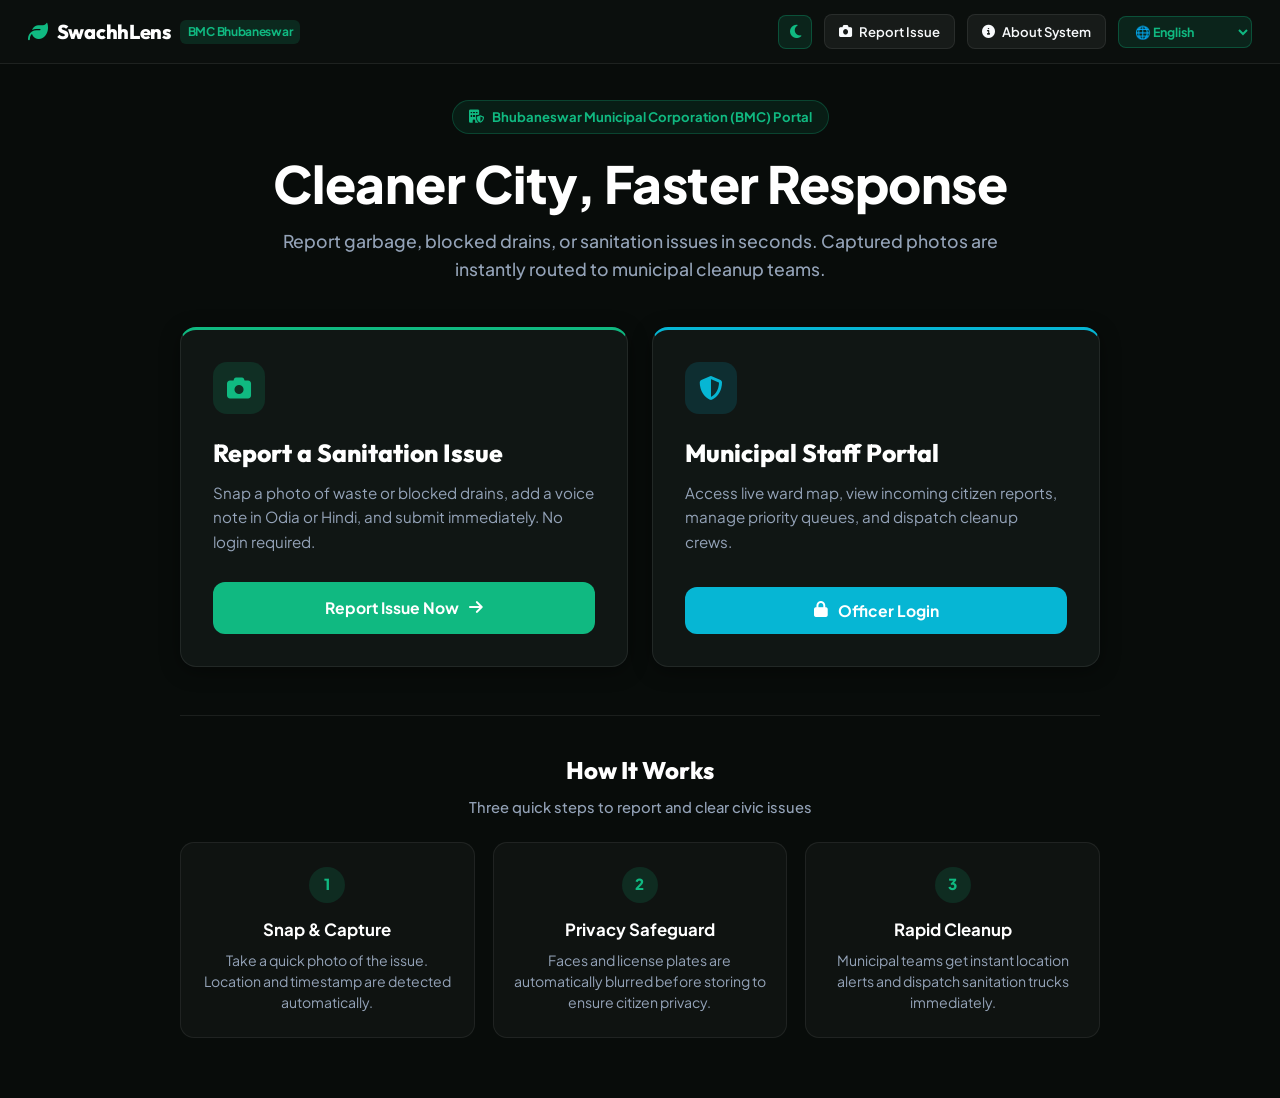
==== commit 79ece98e: "some ui enhancements to frontend tried to make the ui simple and easy for the people to complaint" ====
--- a/frontend/index.html
+++ b/frontend/index.html
@@ -3,7 +3,7 @@
 <head>
     <meta charset="UTF-8">
     <meta name="viewport" content="width=device-width, initial-scale=1.0">
-    <title>SwachhLens | BMC Bhubaneswar AI Waste Decision Engine</title>
+    <title>SwachhLens | BMC Bhubaneswar Civic Portal</title>
     <link href="https://fonts.googleapis.com/css2?family=Outfit:wght@500;600;700;800&family=Plus+Jakarta+Sans:wght@400;500;600;700;800&display=swap" rel="stylesheet">
     <link rel="stylesheet" href="https://cdnjs.cloudflare.com/ajax/libs/font-awesome/6.4.0/css/all.min.css">
     <link rel="stylesheet" href="css/style.css">
@@ -12,8 +12,8 @@
         .portal-grid {
             display: grid;
             grid-template-columns: 1fr 1fr;
-            gap: 20px;
-            max-width: 900px;
+            gap: 24px;
+            max-width: 920px;
             width: 100%;
         }
         @media (max-width: 768px) {
@@ -21,8 +21,8 @@
         }
         .portal-card {
             background: var(--card-dark);
-            border-radius: 14px;
-            padding: 30px;
+            border-radius: 16px;
+            padding: 32px;
             border: 1px solid var(--glass-border);
             box-shadow: var(--shadow-subtle);
             display: flex;
@@ -31,25 +31,26 @@
             transition: all 0.25s ease;
         }
         .portal-card:hover {
-            transform: translateY(-3px);
+            transform: translateY(-4px);
             border-color: var(--primary);
+            box-shadow: 0 12px 30px rgba(16, 185, 129, 0.15);
         }
         .card-icon {
-            width: 48px;
-            height: 48px;
-            border-radius: 12px;
+            width: 52px;
+            height: 52px;
+            border-radius: 14px;
             display: flex;
             align-items: center;
             justify-content: center;
-            font-size: 1.35rem;
+            font-size: 1.5rem;
             margin-bottom: 20px;
         }
         .btn-portal {
-            padding: 13px;
-            border-radius: 10px;
+            padding: 14px 20px;
+            border-radius: 12px;
             border: none;
             font-family: 'Outfit', sans-serif;
-            font-size: 0.92rem;
+            font-size: 0.98rem;
             font-weight: 700;
             text-decoration: none;
             text-align: center;
@@ -58,16 +59,17 @@
             display: flex;
             align-items: center;
             justify-content: center;
-            gap: 8px;
+            gap: 10px;
             transition: all 0.2s ease;
         }
         .hero-title {
             font-family: 'Outfit', sans-serif;
-            font-size: 3.1rem;
+            font-size: 3.2rem;
             font-weight: 800;
             letter-spacing: -0.5px;
             color: white;
-            margin-bottom: 10px;
+            margin-bottom: 12px;
+            line-height: 1.15;
         }
         .tech-pill {
             display: inline-flex;
@@ -76,24 +78,53 @@
             background: rgba(16, 185, 129, 0.1);
             border: 1px solid rgba(16, 185, 129, 0.25);
             color: var(--primary);
-            font-size: 0.78rem;
+            font-size: 0.82rem;
             font-weight: 700;
-            padding: 5px 14px;
-            border-radius: 8px;
-            margin-bottom: 18px;
-        }
-        .home-features-section {
-            max-width: 900px;
+            padding: 6px 16px;
+            border-radius: 20px;
+            margin-bottom: 20px;
+        }
+        .how-it-works-section {
+            max-width: 920px;
             width: 100%;
             margin-top: 48px;
             padding-top: 36px;
             border-top: 1px solid rgba(255, 255, 255, 0.08);
         }
+        .step-grid {
+            display: grid;
+            grid-template-columns: repeat(3, 1fr);
+            gap: 18px;
+            margin-top: 24px;
+        }
+        @media (max-width: 768px) {
+            .step-grid { grid-template-columns: 1fr; }
+        }
+        .step-card {
+            background: rgba(255, 255, 255, 0.03);
+            border: 1px solid rgba(255, 255, 255, 0.07);
+            border-radius: 14px;
+            padding: 24px 20px;
+            text-align: center;
+        }
+        .step-number {
+            width: 36px;
+            height: 36px;
+            border-radius: 50%;
+            background: rgba(16, 185, 129, 0.15);
+            color: var(--primary);
+            font-weight: 800;
+            display: flex;
+            align-items: center;
+            justify-content: center;
+            margin: 0 auto 14px auto;
+            font-size: 0.95rem;
+        }
     </style>
     <script>
         (function() {
-            document.documentElement.setAttribute("data-theme", "dark");
-            localStorage.setItem("swachh_theme", "dark");
+            const savedTheme = localStorage.getItem("swachh_theme") || "dark";
+            document.documentElement.setAttribute("data-theme", savedTheme);
         })();
     </script>
 </head>
@@ -106,7 +137,10 @@
         </div>
         
         <div style="display:flex; align-items:center; gap:12px;">
-            <a href="citizen.html" class="nav-back-btn"><i class="fa-solid fa-camera"></i> <span data-i18n="navCitizen">Citizen Portal</span></a>
+            <button onclick="toggleTheme()" class="theme-toggle-btn themeIconBtn" title="Toggle Light/Dark Theme">
+                <i class="fa-solid fa-moon"></i>
+            </button>
+            <a href="citizen.html" class="nav-back-btn"><i class="fa-solid fa-camera"></i> <span data-i18n="navCitizen">Report Issue</span></a>
             <a href="about.html" class="nav-back-btn"><i class="fa-solid fa-circle-info"></i> <span data-i18n="navAbout">About System</span></a>
             
             <!-- Universal Language Selector -->
@@ -118,90 +152,86 @@
         </div>
     </header>
 
-    <div class="container-center" style="padding-top:30px; padding-bottom:60px;">
+    <div class="container-center" style="padding-top:36px; padding-bottom:60px;">
         
-        <div style="text-align:center; margin-bottom:40px; max-width:740px;">
+        <div style="text-align:center; margin-bottom:44px; max-width:760px;">
             <div class="tech-pill">
-                <i class="fa-solid fa-building-shield text-primary"></i> <span data-i18n="homePill">Bhubaneswar Municipal Corporation (BMC) • AI Civic Engine</span>
-            </div>
-            <h1 class="hero-title"><span data-i18n="homeTitle">SwachhLens BMC Gateway</span></h1>
-            <p data-i18n="homeSubtitle" style="color:var(--text-muted); font-size:1.05rem; line-height:1.6; font-weight:500;">
-                Official AI-Powered Waste Response Decision Support System for Bhubaneswar Municipal Wards, Smart City Spatial Deduplication & Vision Logistics.
+                <i class="fa-solid fa-building-shield"></i> <span data-i18n="homePill">Bhubaneswar Municipal Corporation (BMC) Portal</span>
+            </div>
+            <h1 class="hero-title"><span data-i18n="homeTitle">Cleaner City, Faster Response</span></h1>
+            <p data-i18n="homeSubtitle" style="color:var(--text-muted); font-size:1.1rem; line-height:1.6; font-weight:500;">
+                Report garbage, blocked drains, or sanitation issues in seconds. Captured photos are instantly routed to municipal cleanup teams.
             </p>
         </div>
 
         <div class="portal-grid">
             
             <!-- 1. Citizen Portal Card -->
-            <div class="portal-card">
+            <div class="portal-card" style="border-top: 3px solid var(--primary);">
                 <div>
-                    <div class="card-icon" style="background:rgba(16, 185, 129, 0.12); color:var(--primary);">
+                    <div class="card-icon" style="background:rgba(16, 185, 129, 0.15); color:var(--primary);">
                         <i class="fa-solid fa-camera"></i>
                     </div>
-                    <h3 data-i18n="cardCitizenTitle" style="font-family:'Outfit',sans-serif; font-size:1.45rem; font-weight:800; color:white; margin-bottom:8px;">BMC Citizen App</h3>
-                    <p data-i18n="cardCitizenDesc" style="color:var(--text-muted); font-size:0.9rem; line-height:1.6; margin-bottom:24px;">
-                        Report civic waste issues across Bhubaneswar with instant photo capture, Odia voice transcriptions, and automated face/license plate privacy receipts.
+                    <h3 data-i18n="cardCitizenTitle" style="font-family:'Outfit',sans-serif; font-size:1.55rem; font-weight:800; color:white; margin-bottom:10px;">Report a Sanitation Issue</h3>
+                    <p data-i18n="cardCitizenDesc" style="color:var(--text-muted); font-size:0.95rem; line-height:1.6; margin-bottom:28px;">
+                        Snap a photo of waste or blocked drains, add a voice note in Odia or Hindi, and submit immediately. No login required.
                     </p>
                 </div>
                 <a href="citizen.html" class="btn-portal" style="background:var(--primary);">
-                    <span data-i18n="btnLaunchCitizen">Launch Citizen App</span> <i class="fa-solid fa-arrow-right"></i>
+                    <span data-i18n="btnLaunchCitizen">Report Issue Now</span> <i class="fa-solid fa-arrow-right"></i>
                 </a>
             </div>
 
             <!-- 2. Officer Command Card -->
-            <div class="portal-card">
+            <div class="portal-card" style="border-top: 3px solid var(--accent-cyan);">
                 <div>
-                    <div class="card-icon" style="background:rgba(6, 182, 212, 0.12); color:var(--accent-cyan);">
-                        <i class="fa-solid fa-building-shield"></i>
+                    <div class="card-icon" style="background:rgba(6, 182, 212, 0.15); color:var(--accent-cyan);">
+                        <i class="fa-solid fa-shield-halved"></i>
                     </div>
-                    <h3 data-i18n="cardCommandTitle" style="font-family:'Outfit',sans-serif; font-size:1.45rem; font-weight:800; color:white; margin-bottom:8px;">BMC Municipal Command</h3>
-                    <p data-i18n="cardCommandDesc" style="color:var(--text-muted); font-size:0.9rem; line-height:1.6; margin-bottom:24px;">
-                        Bhubaneswar Ward Leaflet logistics map, real-time algorithmic urgency dispatch queue, and inter-departmental forwarding.
+                    <h3 data-i18n="cardCommandTitle" style="font-family:'Outfit',sans-serif; font-size:1.55rem; font-weight:800; color:white; margin-bottom:10px;">Municipal Staff Portal</h3>
+                    <p data-i18n="cardCommandDesc" style="color:var(--text-muted); font-size:0.95rem; line-height:1.6; margin-bottom:28px;">
+                        Access live ward map, view incoming citizen reports, manage priority queues, and dispatch cleanup crews.
                     </p>
                 </div>
                 <button type="button" onclick="openModal()" class="btn-portal" style="background:var(--accent-cyan);">
-                    <i class="fa-solid fa-lock"></i> <span data-i18n="btnOfficerLogin">BMC Officer Login</span>
+                    <i class="fa-solid fa-lock"></i> <span data-i18n="btnOfficerLogin">Officer Login</span>
                 </button>
             </div>
 
         </div>
 
-        <!-- Features Highlights Grid at Bottom of Homepage -->
-        <div class="home-features-section">
-            <h2 data-i18n="featHeading" style="font-family:'Outfit',sans-serif; font-size:1.45rem; font-weight:800; color:white; text-align:center; margin-bottom:20px;">
-                Core AI & Telemetry Innovations
+        <!-- Simple 3-Step How It Works Section -->
+        <div class="how-it-works-section">
+            <h2 data-i18n="featHeading" style="font-family:'Outfit',sans-serif; font-size:1.5rem; font-weight:800; color:white; text-align:center; margin-bottom:8px;">
+                How It Works
             </h2>
-            <div class="feature-card-grid">
-                <div class="feature-item-card">
-                    <div class="feature-item-icon"><i class="fa-solid fa-eye"></i></div>
-                    <div>
-                        <div class="feature-item-title" data-i18n="featVisionTitle">Pixtral Multimodal Vision</div>
-                        <div class="feature-item-desc" data-i18n="featVisionDesc">Auto-classifies waste category (Plastic, Organic, E-Waste, Debris) and estimates volume band.</div>
-                    </div>
-                </div>
-
-                <div class="feature-item-card">
-                    <div class="feature-item-icon"><i class="fa-solid fa-user-shield"></i></div>
-                    <div>
-                        <div class="feature-item-title" data-i18n="featPrivacyTitle">YuNet Privacy Blur</div>
-                        <div class="feature-item-desc" data-i18n="featPrivacyDesc">Automatically detects and pixelates faces and vehicle license plates before storing reports.</div>
-                    </div>
-                </div>
-
-                <div class="feature-item-card">
-                    <div class="feature-item-icon"><i class="fa-solid fa-microphone"></i></div>
-                    <div>
-                        <div class="feature-item-title" data-i18n="featVoiceTitle">Multilingual Voice Notes</div>
-                        <div class="feature-item-desc" data-i18n="featVoiceDesc">Speak in Odia, Hindi, Bengali, or English. Transcribed and translated to English for sanitation crews.</div>
-                    </div>
-                </div>
-
-                <div class="feature-item-card">
-                    <div class="feature-item-icon"><i class="fa-solid fa-map-pin"></i></div>
-                    <div>
-                        <div class="feature-item-title" data-i18n="featDedupTitle">20m Haversine Deduplication</div>
-                        <div class="feature-item-desc" data-i18n="featDedupDesc">Detects nearby active reports within 20m, merging duplicate complaints and boosting urgency scores.</div>
-                    </div>
+            <p style="color:var(--text-muted); text-align:center; font-size:0.92rem; font-weight:500; margin-bottom:24px;" data-i18n="howItWorksSub">
+                Three quick steps to report and clear civic issues
+            </p>
+
+            <div class="step-grid">
+                <div class="step-card">
+                    <div class="step-number">1</div>
+                    <h4 data-i18n="step1Header" style="color:white; font-weight:700; margin-bottom:8px; font-size:1.05rem;">Snap & Capture</h4>
+                    <p data-i18n="step1Detail" style="color:var(--text-muted); font-size:0.88rem; line-height:1.5;">
+                        Take a quick photo of the issue. Location and timestamp are detected automatically.
+                    </p>
+                </div>
+
+                <div class="step-card">
+                    <div class="step-number">2</div>
+                    <h4 data-i18n="step2Header" style="color:white; font-weight:700; margin-bottom:8px; font-size:1.05rem;">Privacy Safeguard</h4>
+                    <p data-i18n="step2Detail" style="color:var(--text-muted); font-size:0.88rem; line-height:1.5;">
+                        Faces and license plates are automatically blurred before storing to ensure citizen privacy.
+                    </p>
+                </div>
+
+                <div class="step-card">
+                    <div class="step-number">3</div>
+                    <h4 data-i18n="step3Header" style="color:white; font-weight:700; margin-bottom:8px; font-size:1.05rem;">Rapid Cleanup</h4>
+                    <p data-i18n="step3Detail" style="color:var(--text-muted); font-size:0.88rem; line-height:1.5;">
+                        Municipal teams get instant location alerts and dispatch sanitation trucks immediately.
+                    </p>
                 </div>
             </div>
         </div>
@@ -218,14 +248,14 @@
                     <i class="fa-solid fa-shield-halved"></i>
                 </div>
                 <div>
-                    <h3 style="font-family:'Outfit',sans-serif; font-weight:800; font-size:1.2rem; color:white;">BMC Officer Auth</h3>
-                    <span style="font-size:0.75rem; color:var(--text-muted); font-weight:600;">Bhubaneswar Command Center Verification</span>
+                    <h3 style="font-family:'Outfit',sans-serif; font-weight:800; font-size:1.2rem; color:white;">BMC Officer Login</h3>
+                    <span style="font-size:0.75rem; color:var(--text-muted); font-weight:600;">Bhubaneswar Command Center Authentication</span>
                 </div>
             </div>
 
             <form onsubmit="return handleLogin(event);">
                 <div class="input-group-custom" style="margin-bottom:14px;">
-                    <label class="input-label"><i class="fa-solid fa-id-badge"></i> BMC Officer ID / Email</label>
+                    <label class="input-label"><i class="fa-solid fa-id-badge"></i> Officer ID / Email</label>
                     <input type="text" id="loginId" class="input-field" placeholder="admin@swachhlens.gov.in" required>
                 </div>
                 <div class="input-group-custom" style="margin-bottom:20px;">
@@ -238,7 +268,7 @@
                 </div>
 
                 <button type="submit" class="btn-portal" style="background:var(--accent-cyan); width:100%;">
-                    <span>Authenticate & Access BMC Command</span> <i class="fa-solid fa-right-to-bracket"></i>
+                    <span>Access Officer Dashboard</span> <i class="fa-solid fa-right-to-bracket"></i>
                 </button>
             </form>
         </div>
--- a/frontend/css/style.css
+++ b/frontend/css/style.css
@@ -1,6 +1,6 @@
 @import url('https://fonts.googleapis.com/css2?family=Outfit:wght@500;600;700;800&family=Plus+Jakarta+Sans:wght@400;500;600;700;800&display=swap');
 
-:root {
+:root, [data-theme="dark"] {
     --bg-dark: #080c0a;
     --card-dark: #101614;
     --card-dark-hover: #141c19;
@@ -22,6 +22,50 @@
 
     --shadow-subtle: 0 4px 20px rgba(0, 0, 0, 0.4);
     --shadow-hover: 0 10px 30px rgba(0, 0, 0, 0.55);
+}
+
+[data-theme="light"] {
+    --bg-dark: #f8fafc;
+    --card-dark: #ffffff;
+    --card-dark-hover: #f1f5f9;
+    --glass-bg: rgba(255, 255, 255, 0.95);
+    --glass-border: rgba(0, 0, 0, 0.08);
+    --glass-border-hover: rgba(16, 185, 129, 0.4);
+
+    --primary: #10b981;
+    --primary-dark: #059669;
+    --primary-glow: rgba(16, 185, 129, 0.2);
+    --accent-cyan: #0284c7;
+    --accent-blue: #2563eb;
+    --accent-amber: #d97706;
+    --accent-red: #dc2626;
+
+    --text-main: #0f172a;
+    --text-muted: #475569;
+    --text-dim: #64748b;
+
+    --shadow-subtle: 0 4px 20px rgba(0, 0, 0, 0.06);
+    --shadow-hover: 0 10px 30px rgba(0, 0, 0, 0.12);
+}
+
+.theme-toggle-btn {
+    background: rgba(16, 185, 129, 0.12);
+    border: 1px solid rgba(16, 185, 129, 0.3);
+    color: var(--primary);
+    width: 34px;
+    height: 34px;
+    border-radius: 8px;
+    display: flex;
+    align-items: center;
+    justify-content: center;
+    cursor: pointer;
+    font-size: 0.95rem;
+    transition: all 0.2s ease;
+}
+
+.theme-toggle-btn:hover {
+    background: rgba(16, 185, 129, 0.25);
+    transform: scale(1.05);
 }
 
 * {
@@ -801,6 +845,83 @@
     font-size: 1.1rem;
 }
 
+/* --- COMPREHENSIVE MOBILE RESPONSIVENESS ENHANCEMENTS --- */
+@media (max-width: 640px) {
+    .app-header {
+        padding: 8px 12px;
+        height: auto;
+        min-height: 56px;
+        flex-wrap: wrap;
+        gap: 8px;
+        justify-content: space-between;
+    }
+
+    .hero-title {
+        font-size: 1.9rem !important;
+        line-height: 1.25 !important;
+    }
+
+    .container-center {
+        padding: 20px 12px !important;
+        min-height: auto !important;
+    }
+
+    .app-container {
+        padding: 16px !important;
+        gap: 16px !important;
+        border-radius: 14px !important;
+    }
+
+    .meta-grid {
+        grid-template-columns: 1fr !important;
+        gap: 12px !important;
+    }
+
+    .voice-lang-row {
+        flex-direction: column !important;
+        align-items: stretch !important;
+        gap: 12px !important;
+    }
+
+    .capture-box {
+        height: 180px !important;
+    }
+
+    .portal-card {
+        padding: 20px !important;
+    }
+
+    .portal-grid {
+        grid-template-columns: 1fr !important;
+        gap: 16px !important;
+    }
+
+    .details-card {
+        padding: 14px !important;
+    }
+
+    .detail-row {
+        flex-direction: column !important;
+        align-items: flex-start !important;
+        gap: 2px !important;
+    }
+
+    .detail-row span:last-child {
+        text-align: left !important;
+        max-width: 100% !important;
+    }
+
+    .input-field, select, textarea {
+        font-size: 16px !important; /* Prevents auto-zoom on mobile safari */
+        min-height: 46px;
+    }
+
+    .submit-btn {
+        min-height: 52px;
+        font-size: 1.05rem;
+    }
+}
+
 @keyframes fadeIn {
     from { opacity: 0; transform: translateY(6px); }
     to { opacity: 1; transform: translateY(0); }
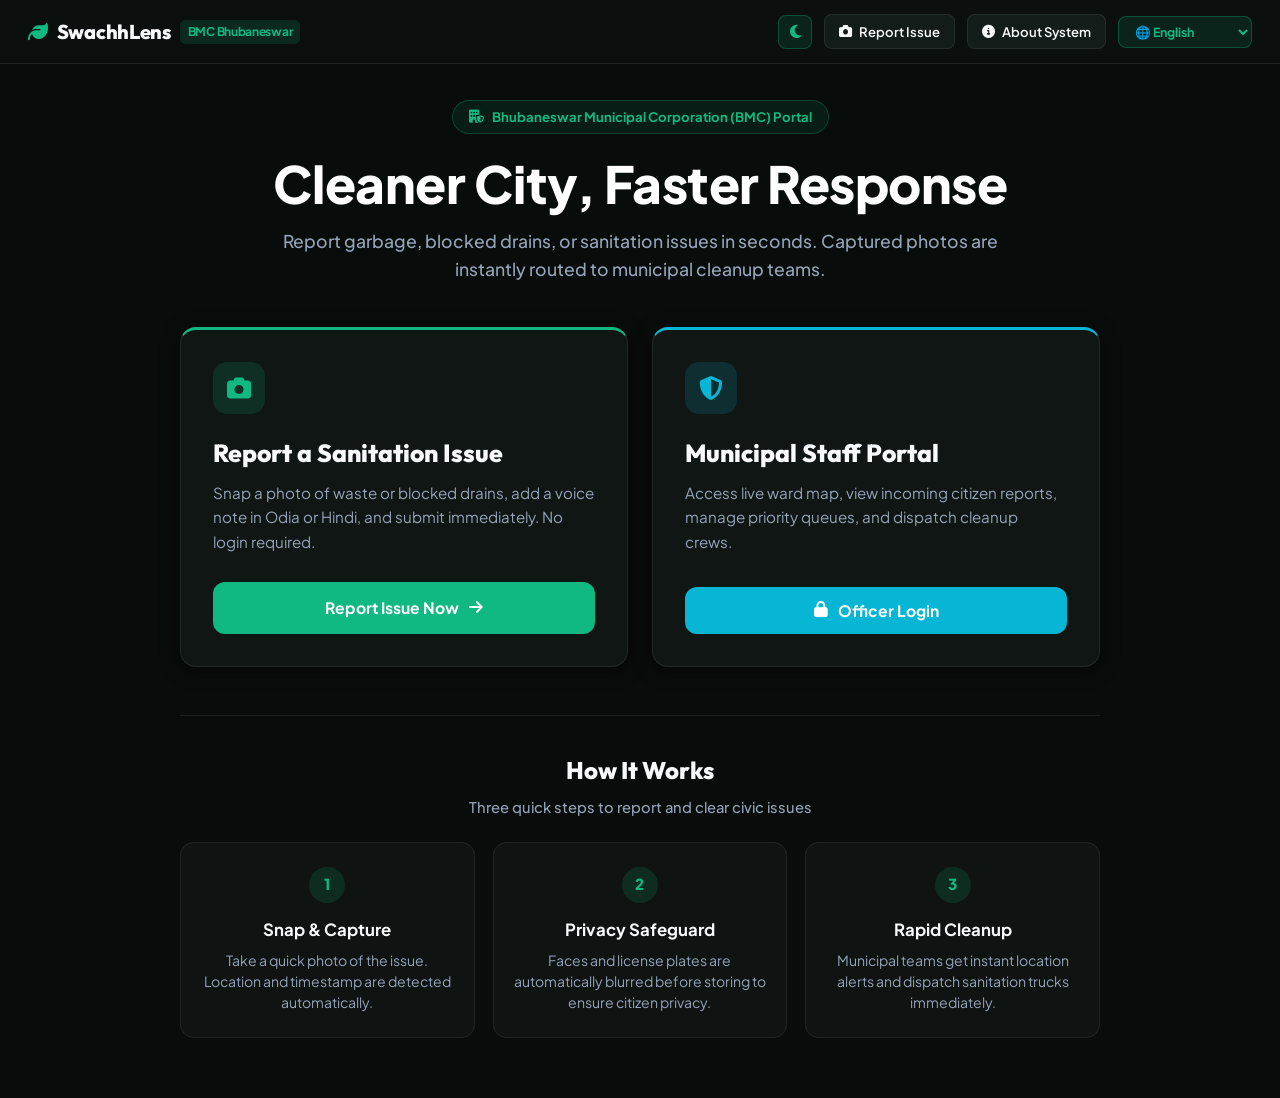
==== commit 27b6578f: "fixed more frontends" ====
--- a/frontend/index.html
+++ b/frontend/index.html
@@ -172,7 +172,7 @@
                     <div class="card-icon" style="background:rgba(16, 185, 129, 0.15); color:var(--primary);">
                         <i class="fa-solid fa-camera"></i>
                     </div>
-                    <h3 data-i18n="cardCitizenTitle" style="font-family:'Outfit',sans-serif; font-size:1.55rem; font-weight:800; color:white; margin-bottom:10px;">Report a Sanitation Issue</h3>
+                    <h3 data-i18n="cardCitizenTitle" style="font-family:'Outfit',sans-serif; font-size:1.55rem; font-weight:800; color:var(--text-main); margin-bottom:10px;">Report a Sanitation Issue</h3>
                     <p data-i18n="cardCitizenDesc" style="color:var(--text-muted); font-size:0.95rem; line-height:1.6; margin-bottom:28px;">
                         Snap a photo of waste or blocked drains, add a voice note in Odia or Hindi, and submit immediately. No login required.
                     </p>
@@ -188,7 +188,7 @@
                     <div class="card-icon" style="background:rgba(6, 182, 212, 0.15); color:var(--accent-cyan);">
                         <i class="fa-solid fa-shield-halved"></i>
                     </div>
-                    <h3 data-i18n="cardCommandTitle" style="font-family:'Outfit',sans-serif; font-size:1.55rem; font-weight:800; color:white; margin-bottom:10px;">Municipal Staff Portal</h3>
+                    <h3 data-i18n="cardCommandTitle" style="font-family:'Outfit',sans-serif; font-size:1.55rem; font-weight:800; color:var(--text-main); margin-bottom:10px;">Municipal Staff Portal</h3>
                     <p data-i18n="cardCommandDesc" style="color:var(--text-muted); font-size:0.95rem; line-height:1.6; margin-bottom:28px;">
                         Access live ward map, view incoming citizen reports, manage priority queues, and dispatch cleanup crews.
                     </p>
@@ -202,7 +202,7 @@
 
         <!-- Simple 3-Step How It Works Section -->
         <div class="how-it-works-section">
-            <h2 data-i18n="featHeading" style="font-family:'Outfit',sans-serif; font-size:1.5rem; font-weight:800; color:white; text-align:center; margin-bottom:8px;">
+            <h2 data-i18n="featHeading" style="font-family:'Outfit',sans-serif; font-size:1.5rem; font-weight:800; color:var(--text-main); text-align:center; margin-bottom:8px;">
                 How It Works
             </h2>
             <p style="color:var(--text-muted); text-align:center; font-size:0.92rem; font-weight:500; margin-bottom:24px;" data-i18n="howItWorksSub">
@@ -212,7 +212,7 @@
             <div class="step-grid">
                 <div class="step-card">
                     <div class="step-number">1</div>
-                    <h4 data-i18n="step1Header" style="color:white; font-weight:700; margin-bottom:8px; font-size:1.05rem;">Snap & Capture</h4>
+                    <h4 data-i18n="step1Header" style="color:var(--text-main); font-weight:700; margin-bottom:8px; font-size:1.05rem;">Snap & Capture</h4>
                     <p data-i18n="step1Detail" style="color:var(--text-muted); font-size:0.88rem; line-height:1.5;">
                         Take a quick photo of the issue. Location and timestamp are detected automatically.
                     </p>
@@ -220,7 +220,7 @@
 
                 <div class="step-card">
                     <div class="step-number">2</div>
-                    <h4 data-i18n="step2Header" style="color:white; font-weight:700; margin-bottom:8px; font-size:1.05rem;">Privacy Safeguard</h4>
+                    <h4 data-i18n="step2Header" style="color:var(--text-main); font-weight:700; margin-bottom:8px; font-size:1.05rem;">Privacy Safeguard</h4>
                     <p data-i18n="step2Detail" style="color:var(--text-muted); font-size:0.88rem; line-height:1.5;">
                         Faces and license plates are automatically blurred before storing to ensure citizen privacy.
                     </p>
@@ -228,7 +228,7 @@
 
                 <div class="step-card">
                     <div class="step-number">3</div>
-                    <h4 data-i18n="step3Header" style="color:white; font-weight:700; margin-bottom:8px; font-size:1.05rem;">Rapid Cleanup</h4>
+                    <h4 data-i18n="step3Header" style="color:var(--text-main); font-weight:700; margin-bottom:8px; font-size:1.05rem;">Rapid Cleanup</h4>
                     <p data-i18n="step3Detail" style="color:var(--text-muted); font-size:0.88rem; line-height:1.5;">
                         Municipal teams get instant location alerts and dispatch sanitation trucks immediately.
                     </p>
@@ -241,14 +241,14 @@
     <!-- Auth Modal -->
     <div id="loginModal" class="modal-backdrop">
         <div class="modal-content">
-            <button onclick="closeModal()" style="position:absolute; top:20px; right:20px; border:none; background:rgba(255,255,255,0.06); color:var(--text-muted); width:32px; height:32px; border-radius:8px; font-size:1rem; cursor:pointer; display:flex; align-items:center; justify-content:center;"><i class="fa-solid fa-xmark"></i></button>
+            <button onclick="closeModal()" style="position:absolute; top:20px; right:20px; border:none; background:rgba(0,0,0,0.06); color:var(--text-muted); width:32px; height:32px; border-radius:8px; font-size:1rem; cursor:pointer; display:flex; align-items:center; justify-content:center;"><i class="fa-solid fa-xmark"></i></button>
             
             <div style="display:flex; align-items:center; gap:12px; margin-bottom:20px;">
                 <div style="width:40px; height:40px; border-radius:10px; background:rgba(6, 182, 212, 0.15); color:var(--accent-cyan); display:flex; align-items:center; justify-content:center; font-size:1.1rem;">
                     <i class="fa-solid fa-shield-halved"></i>
                 </div>
                 <div>
-                    <h3 style="font-family:'Outfit',sans-serif; font-weight:800; font-size:1.2rem; color:white;">BMC Officer Login</h3>
+                    <h3 style="font-family:'Outfit',sans-serif; font-weight:800; font-size:1.2rem; color:var(--text-main);">BMC Officer Login</h3>
                     <span style="font-size:0.75rem; color:var(--text-muted); font-weight:600;">Bhubaneswar Command Center Authentication</span>
                 </div>
             </div>
--- a/frontend/css/style.css
+++ b/frontend/css/style.css
@@ -4,7 +4,7 @@
     --bg-dark: #080c0a;
     --card-dark: #101614;
     --card-dark-hover: #141c19;
-    --glass-bg: rgba(16, 22, 20, 0.85);
+    --glass-bg: rgba(12, 17, 15, 0.92);
     --glass-border: rgba(255, 255, 255, 0.08);
     --glass-border-hover: rgba(16, 185, 129, 0.35);
 
@@ -29,12 +29,12 @@
     --card-dark: #ffffff;
     --card-dark-hover: #f1f5f9;
     --glass-bg: rgba(255, 255, 255, 0.95);
-    --glass-border: rgba(0, 0, 0, 0.08);
-    --glass-border-hover: rgba(16, 185, 129, 0.4);
-
-    --primary: #10b981;
-    --primary-dark: #059669;
-    --primary-glow: rgba(16, 185, 129, 0.2);
+    --glass-border: #cbd5e1;
+    --glass-border-hover: rgba(16, 185, 129, 0.5);
+
+    --primary: #059669;
+    --primary-dark: #047857;
+    --primary-glow: rgba(5, 150, 105, 0.2);
     --accent-cyan: #0284c7;
     --accent-blue: #2563eb;
     --accent-amber: #d97706;
@@ -44,8 +44,8 @@
     --text-muted: #475569;
     --text-dim: #64748b;
 
-    --shadow-subtle: 0 4px 20px rgba(0, 0, 0, 0.06);
-    --shadow-hover: 0 10px 30px rgba(0, 0, 0, 0.12);
+    --shadow-subtle: 0 4px 20px rgba(0, 0, 0, 0.08);
+    --shadow-hover: 0 10px 30px rgba(0, 0, 0, 0.14);
 }
 
 .theme-toggle-btn {
@@ -85,7 +85,7 @@
 
 /* --- HEADER & NAVIGATION --- */
 .app-header {
-    background: rgba(12, 17, 15, 0.92);
+    background: var(--glass-bg);
     backdrop-filter: blur(12px);
     -webkit-backdrop-filter: blur(12px);
     border-bottom: 1px solid var(--glass-border);
@@ -107,7 +107,7 @@
     display: flex;
     align-items: center;
     gap: 9px;
-    color: white;
+    color: var(--text-main);
     text-decoration: none;
     letter-spacing: -0.3px;
 }
@@ -120,7 +120,7 @@
     display: inline-flex;
     align-items: center;
     gap: 7px;
-    background: rgba(255, 255, 255, 0.05);
+    background: var(--card-dark-hover);
     border: 1px solid var(--glass-border);
     color: var(--text-main);
     padding: 7px 14px;
@@ -201,8 +201,8 @@
     width: 100%;
     height: 200px;
     border-radius: 12px;
-    background: rgba(8, 12, 10, 0.6);
-    border: 2px dashed rgba(16, 185, 129, 0.3);
+    background: var(--card-dark-hover);
+    border: 2px dashed rgba(16, 185, 129, 0.35);
     display: flex;
     flex-direction: column;
     align-items: center;
@@ -215,7 +215,7 @@
 
 .capture-box:hover {
     border-color: var(--primary);
-    background: rgba(16, 185, 129, 0.05);
+    background: rgba(16, 185, 129, 0.08);
 }
 
 .camera-pulse-ring {
@@ -291,9 +291,9 @@
     width: 100%;
     padding: 12px 14px;
     border-radius: 10px;
-    background: rgba(8, 12, 10, 0.7);
-    border: 1px solid var(--glass-border);
-    color: #ffffff;
+    background: var(--card-dark-hover);
+    border: 1px solid var(--glass-border);
+    color: var(--text-main);
     font-size: 0.88rem;
     font-weight: 500;
     outline: none;
@@ -303,11 +303,11 @@
 .input-field:focus {
     border-color: var(--primary);
     box-shadow: 0 0 0 2px rgba(16, 185, 129, 0.2);
-    background: rgba(8, 12, 10, 0.95);
+    background: var(--card-dark);
 }
 
 .input-field option {
-    background: #101614;
+    background: var(--card-dark);
     color: var(--text-main);
 }
 
@@ -347,12 +347,12 @@
     width: 100%;
     min-height: 90px;
     border-radius: 10px;
-    background: rgba(8, 12, 10, 0.7);
+    background: var(--card-dark-hover);
     border: 1px solid var(--glass-border);
     padding: 12px 14px;
     font-size: 0.88rem;
     resize: none;
-    color: #ffffff;
+    color: var(--text-main);
     outline: none;
     transition: all 0.2s ease;
 }
@@ -360,7 +360,7 @@
 .speech-box:focus {
     border-color: var(--primary);
     box-shadow: 0 0 0 2px rgba(16, 185, 129, 0.2);
-    background: rgba(8, 12, 10, 0.95);
+    background: var(--card-dark);
 }
 
 /* --- BUTTONS --- */
@@ -592,7 +592,7 @@
 }
 
 th {
-    background: rgba(8, 12, 10, 0.8);
+    background: var(--card-dark-hover);
     padding: 12px 14px;
     font-weight: 700;
     color: var(--text-muted);
@@ -604,7 +604,7 @@
 
 td {
     padding: 12px 14px;
-    border-bottom: 1px solid rgba(255, 255, 255, 0.05);
+    border-bottom: 1px solid var(--glass-border);
     color: var(--text-main);
 }
 
@@ -638,7 +638,7 @@
 }
 
 .dispatch-badge {
-    background: rgba(8, 12, 10, 0.7);
+    background: var(--card-dark-hover);
     border: 1px solid var(--glass-border);
     border-radius: 10px;
     padding: 10px 12px;
@@ -673,14 +673,14 @@
     width: 100%;
     height: 200px;
     object-fit: cover;
-    background: #080d0b;
+    background: var(--card-dark-hover);
     border-radius: 12px;
     margin-top: 8px;
     border: 1px solid var(--glass-border);
 }
 
 .action-btn-pill {
-    background: rgba(255, 255, 255, 0.05);
+    background: var(--card-dark-hover);
     border: 1px solid var(--glass-border);
     color: var(--text-main);
     padding: 6px 14px;
@@ -737,14 +737,14 @@
     background: var(--card-dark);
     border: 1px solid var(--glass-border);
     border-radius: 16px;
-    box-shadow: 0 16px 40px rgba(0, 0, 0, 0.6);
+    box-shadow: 0 16px 40px rgba(0, 0, 0, 0.25);
     z-index: 9999;
     flex-direction: column;
     overflow: hidden;
 }
 
 .chat-header {
-    background: rgba(8, 12, 10, 0.9);
+    background: var(--card-dark-hover);
     padding: 14px 18px;
     border-bottom: 1px solid var(--glass-border);
     display: flex;
@@ -763,8 +763,8 @@
 }
 
 .chat-bubble-bot {
-    background: rgba(16, 185, 129, 0.1);
-    border: 1px solid rgba(16, 185, 129, 0.2);
+    background: rgba(16, 185, 129, 0.12);
+    border: 1px solid rgba(16, 185, 129, 0.25);
     color: var(--text-main);
     padding: 12px 14px;
     border-radius: 12px;
@@ -776,14 +776,14 @@
     display: flex;
     gap: 8px;
     overflow-x: auto;
-    background: rgba(8, 12, 10, 0.4);
+    background: var(--card-dark-hover);
     border-top: 1px solid var(--glass-border);
 }
 
 .chat-chip {
     font-size: 0.72rem;
     font-weight: 600;
-    background: rgba(255, 255, 255, 0.06);
+    background: var(--card-dark);
     border: 1px solid var(--glass-border);
     color: var(--text-muted);
     padding: 4px 10px;
@@ -801,7 +801,7 @@
 
 .chat-input-bar {
     padding: 12px 14px;
-    background: rgba(8, 12, 10, 0.8);
+    background: var(--card-dark-hover);
     border-top: 1px solid var(--glass-border);
     display: flex;
     gap: 8px;
@@ -815,7 +815,7 @@
     left: 0;
     width: 100%;
     height: 60px;
-    background: rgba(12, 17, 15, 0.95);
+    background: var(--glass-bg);
     backdrop-filter: blur(12px);
     border-top: 1px solid var(--glass-border);
     z-index: 999;
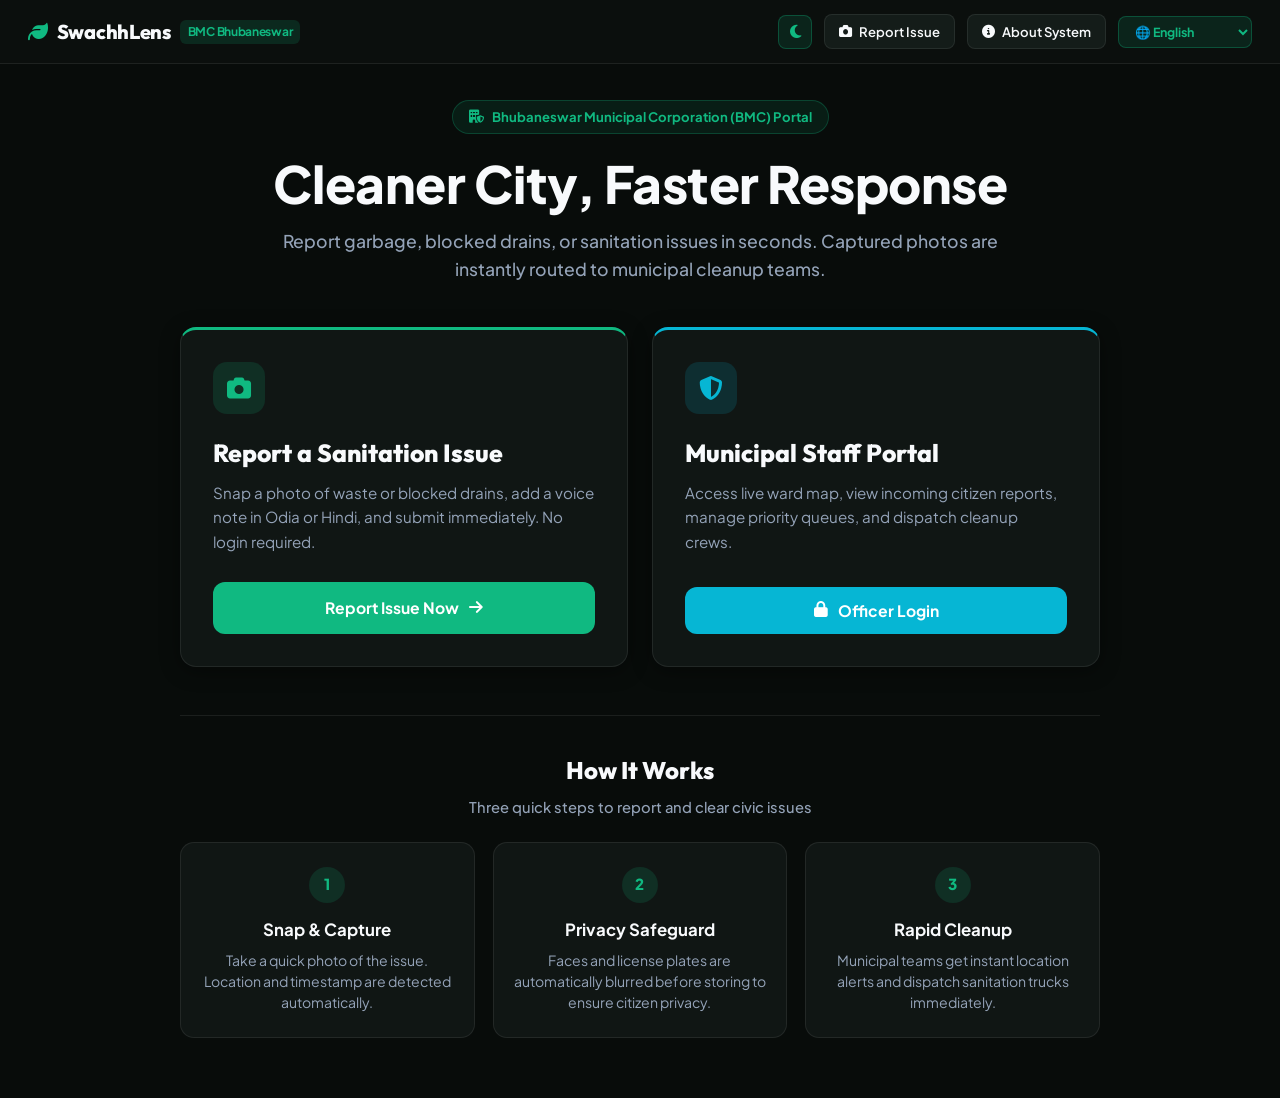
==== commit 29be6318: "Remaining Light Mode Visibility & Contrast Fixes" ====
--- a/frontend/index.html
+++ b/frontend/index.html
@@ -1,10 +1,13 @@
 <!DOCTYPE html>
 <html lang="en">
+
 <head>
     <meta charset="UTF-8">
     <meta name="viewport" content="width=device-width, initial-scale=1.0">
     <title>SwachhLens | BMC Bhubaneswar Civic Portal</title>
-    <link href="https://fonts.googleapis.com/css2?family=Outfit:wght@500;600;700;800&family=Plus+Jakarta+Sans:wght@400;500;600;700;800&display=swap" rel="stylesheet">
+    <link
+        href="https://fonts.googleapis.com/css2?family=Outfit:wght@500;600;700;800&family=Plus+Jakarta+Sans:wght@400;500;600;700;800&display=swap"
+        rel="stylesheet">
     <link rel="stylesheet" href="https://cdnjs.cloudflare.com/ajax/libs/font-awesome/6.4.0/css/all.min.css">
     <link rel="stylesheet" href="css/style.css">
     <script src="assets/config.js"></script>
@@ -16,9 +19,13 @@
             max-width: 920px;
             width: 100%;
         }
+
         @media (max-width: 768px) {
-            .portal-grid { grid-template-columns: 1fr; }
-        }
+            .portal-grid {
+                grid-template-columns: 1fr;
+            }
+        }
+
         .portal-card {
             background: var(--card-dark);
             border-radius: 16px;
@@ -30,11 +37,13 @@
             justify-content: space-between;
             transition: all 0.25s ease;
         }
+
         .portal-card:hover {
             transform: translateY(-4px);
             border-color: var(--primary);
             box-shadow: 0 12px 30px rgba(16, 185, 129, 0.15);
         }
+
         .card-icon {
             width: 52px;
             height: 52px;
@@ -45,6 +54,7 @@
             font-size: 1.5rem;
             margin-bottom: 20px;
         }
+
         .btn-portal {
             padding: 14px 20px;
             border-radius: 12px;
@@ -62,15 +72,17 @@
             gap: 10px;
             transition: all 0.2s ease;
         }
+
         .hero-title {
             font-family: 'Outfit', sans-serif;
             font-size: 3.2rem;
             font-weight: 800;
             letter-spacing: -0.5px;
-            color: white;
+            color: var(--text-main);
             margin-bottom: 12px;
             line-height: 1.15;
         }
+
         .tech-pill {
             display: inline-flex;
             align-items: center;
@@ -84,29 +96,36 @@
             border-radius: 20px;
             margin-bottom: 20px;
         }
+
         .how-it-works-section {
             max-width: 920px;
             width: 100%;
             margin-top: 48px;
             padding-top: 36px;
-            border-top: 1px solid rgba(255, 255, 255, 0.08);
-        }
+            border-top: 1px solid var(--glass-border);
+        }
+
         .step-grid {
             display: grid;
             grid-template-columns: repeat(3, 1fr);
             gap: 18px;
             margin-top: 24px;
         }
+
         @media (max-width: 768px) {
-            .step-grid { grid-template-columns: 1fr; }
-        }
+            .step-grid {
+                grid-template-columns: 1fr;
+            }
+        }
+
         .step-card {
-            background: rgba(255, 255, 255, 0.03);
-            border: 1px solid rgba(255, 255, 255, 0.07);
+            background: var(--card-dark);
+            border: 1px solid var(--glass-border);
             border-radius: 14px;
             padding: 24px 20px;
             text-align: center;
         }
+
         .step-number {
             width: 36px;
             height: 36px;
@@ -122,29 +141,35 @@
         }
     </style>
     <script>
-        (function() {
+        (function () {
             const savedTheme = localStorage.getItem("swachh_theme") || "dark";
             document.documentElement.setAttribute("data-theme", savedTheme);
         })();
     </script>
 </head>
+
 <body>
 
     <!-- Header Navigation -->
     <header class="app-header">
         <div style="display:flex; align-items:center; gap:16px;">
-            <a href="index.html" class="brand-logo"><i class="fa-solid fa-leaf"></i> SwachhLens <span style="font-size:0.75rem; background:rgba(16,185,129,0.15); color:var(--primary); padding:3px 8px; border-radius:6px; font-weight:700; font-family:'Plus Jakarta Sans',sans-serif;">BMC Bhubaneswar</span></a>
-        </div>
-        
+            <a href="index.html" class="brand-logo"><i class="fa-solid fa-leaf"></i> SwachhLens <span
+                    style="font-size:0.75rem; background:rgba(16,185,129,0.15); color:var(--primary); padding:3px 8px; border-radius:6px; font-weight:700; font-family:'Plus Jakarta Sans',sans-serif;">BMC
+                    Bhubaneswar</span></a>
+        </div>
+
         <div style="display:flex; align-items:center; gap:12px;">
             <button onclick="toggleTheme()" class="theme-toggle-btn themeIconBtn" title="Toggle Light/Dark Theme">
                 <i class="fa-solid fa-moon"></i>
             </button>
-            <a href="citizen.html" class="nav-back-btn"><i class="fa-solid fa-camera"></i> <span data-i18n="navCitizen">Report Issue</span></a>
-            <a href="about.html" class="nav-back-btn"><i class="fa-solid fa-circle-info"></i> <span data-i18n="navAbout">About System</span></a>
-            
+            <a href="citizen.html" class="nav-back-btn"><i class="fa-solid fa-camera"></i> <span
+                    data-i18n="navCitizen">Report Issue</span></a>
+            <a href="about.html" class="nav-back-btn"><i class="fa-solid fa-circle-info"></i> <span
+                    data-i18n="navAbout">About System</span></a>
+
             <!-- Universal Language Selector -->
-            <select id="uiLangSelect" onchange="changeUiLanguage(this.value)" style="background:rgba(16, 185, 129, 0.12); color:var(--primary); border:1px solid rgba(16, 185, 129, 0.3); font-weight:700; font-size:0.78rem; padding:6px 12px; border-radius:8px; outline:none; cursor:pointer; font-family:'Plus Jakarta Sans',sans-serif;">
+            <select id="uiLangSelect" onchange="changeUiLanguage(this.value)"
+                style="background:rgba(16, 185, 129, 0.12); color:var(--primary); border:1px solid rgba(16, 185, 129, 0.3); font-weight:700; font-size:0.78rem; padding:6px 12px; border-radius:8px; outline:none; cursor:pointer; font-family:'Plus Jakarta Sans',sans-serif;">
                 <option value="en" selected>🌐 English</option>
                 <option value="or">🇮🇳 ଓଡ଼ିଆ (Odia)</option>
                 <option value="hi">🇮🇳 हिन्दी (Hindi)</option>
@@ -153,28 +178,35 @@
     </header>
 
     <div class="container-center" style="padding-top:36px; padding-bottom:60px;">
-        
+
         <div style="text-align:center; margin-bottom:44px; max-width:760px;">
             <div class="tech-pill">
-                <i class="fa-solid fa-building-shield"></i> <span data-i18n="homePill">Bhubaneswar Municipal Corporation (BMC) Portal</span>
+                <i class="fa-solid fa-building-shield"></i> <span data-i18n="homePill">Bhubaneswar Municipal Corporation
+                    (BMC) Portal</span>
             </div>
             <h1 class="hero-title"><span data-i18n="homeTitle">Cleaner City, Faster Response</span></h1>
-            <p data-i18n="homeSubtitle" style="color:var(--text-muted); font-size:1.1rem; line-height:1.6; font-weight:500;">
-                Report garbage, blocked drains, or sanitation issues in seconds. Captured photos are instantly routed to municipal cleanup teams.
+            <p data-i18n="homeSubtitle"
+                style="color:var(--text-muted); font-size:1.1rem; line-height:1.6; font-weight:500;">
+                Report garbage, blocked drains, or sanitation issues in seconds. Captured photos are instantly routed to
+                municipal cleanup teams.
             </p>
         </div>
 
         <div class="portal-grid">
-            
+
             <!-- 1. Citizen Portal Card -->
             <div class="portal-card" style="border-top: 3px solid var(--primary);">
                 <div>
                     <div class="card-icon" style="background:rgba(16, 185, 129, 0.15); color:var(--primary);">
                         <i class="fa-solid fa-camera"></i>
                     </div>
-                    <h3 data-i18n="cardCitizenTitle" style="font-family:'Outfit',sans-serif; font-size:1.55rem; font-weight:800; color:var(--text-main); margin-bottom:10px;">Report a Sanitation Issue</h3>
-                    <p data-i18n="cardCitizenDesc" style="color:var(--text-muted); font-size:0.95rem; line-height:1.6; margin-bottom:28px;">
-                        Snap a photo of waste or blocked drains, add a voice note in Odia or Hindi, and submit immediately. No login required.
+                    <h3 data-i18n="cardCitizenTitle"
+                        style="font-family:'Outfit',sans-serif; font-size:1.55rem; font-weight:800; color:var(--text-main); margin-bottom:10px;">
+                        Report a Sanitation Issue</h3>
+                    <p data-i18n="cardCitizenDesc"
+                        style="color:var(--text-muted); font-size:0.95rem; line-height:1.6; margin-bottom:28px;">
+                        Snap a photo of waste or blocked drains, add a voice note in Odia or Hindi, and submit
+                        immediately. No login required.
                     </p>
                 </div>
                 <a href="citizen.html" class="btn-portal" style="background:var(--primary);">
@@ -188,9 +220,13 @@
                     <div class="card-icon" style="background:rgba(6, 182, 212, 0.15); color:var(--accent-cyan);">
                         <i class="fa-solid fa-shield-halved"></i>
                     </div>
-                    <h3 data-i18n="cardCommandTitle" style="font-family:'Outfit',sans-serif; font-size:1.55rem; font-weight:800; color:var(--text-main); margin-bottom:10px;">Municipal Staff Portal</h3>
-                    <p data-i18n="cardCommandDesc" style="color:var(--text-muted); font-size:0.95rem; line-height:1.6; margin-bottom:28px;">
-                        Access live ward map, view incoming citizen reports, manage priority queues, and dispatch cleanup crews.
+                    <h3 data-i18n="cardCommandTitle"
+                        style="font-family:'Outfit',sans-serif; font-size:1.55rem; font-weight:800; color:var(--text-main); margin-bottom:10px;">
+                        Municipal Staff Portal</h3>
+                    <p data-i18n="cardCommandDesc"
+                        style="color:var(--text-muted); font-size:0.95rem; line-height:1.6; margin-bottom:28px;">
+                        Access live ward map, view incoming citizen reports, manage priority queues, and dispatch
+                        cleanup crews.
                     </p>
                 </div>
                 <button type="button" onclick="openModal()" class="btn-portal" style="background:var(--accent-cyan);">
@@ -202,17 +238,21 @@
 
         <!-- Simple 3-Step How It Works Section -->
         <div class="how-it-works-section">
-            <h2 data-i18n="featHeading" style="font-family:'Outfit',sans-serif; font-size:1.5rem; font-weight:800; color:var(--text-main); text-align:center; margin-bottom:8px;">
+            <h2 data-i18n="featHeading"
+                style="font-family:'Outfit',sans-serif; font-size:1.5rem; font-weight:800; color:var(--text-main); text-align:center; margin-bottom:8px;">
                 How It Works
             </h2>
-            <p style="color:var(--text-muted); text-align:center; font-size:0.92rem; font-weight:500; margin-bottom:24px;" data-i18n="howItWorksSub">
+            <p style="color:var(--text-muted); text-align:center; font-size:0.92rem; font-weight:500; margin-bottom:24px;"
+                data-i18n="howItWorksSub">
                 Three quick steps to report and clear civic issues
             </p>
 
             <div class="step-grid">
                 <div class="step-card">
                     <div class="step-number">1</div>
-                    <h4 data-i18n="step1Header" style="color:var(--text-main); font-weight:700; margin-bottom:8px; font-size:1.05rem;">Snap & Capture</h4>
+                    <h4 data-i18n="step1Header"
+                        style="color:var(--text-main); font-weight:700; margin-bottom:8px; font-size:1.05rem;">Snap &
+                        Capture</h4>
                     <p data-i18n="step1Detail" style="color:var(--text-muted); font-size:0.88rem; line-height:1.5;">
                         Take a quick photo of the issue. Location and timestamp are detected automatically.
                     </p>
@@ -220,7 +260,9 @@
 
                 <div class="step-card">
                     <div class="step-number">2</div>
-                    <h4 data-i18n="step2Header" style="color:var(--text-main); font-weight:700; margin-bottom:8px; font-size:1.05rem;">Privacy Safeguard</h4>
+                    <h4 data-i18n="step2Header"
+                        style="color:var(--text-main); font-weight:700; margin-bottom:8px; font-size:1.05rem;">Privacy
+                        Safeguard</h4>
                     <p data-i18n="step2Detail" style="color:var(--text-muted); font-size:0.88rem; line-height:1.5;">
                         Faces and license plates are automatically blurred before storing to ensure citizen privacy.
                     </p>
@@ -228,7 +270,9 @@
 
                 <div class="step-card">
                     <div class="step-number">3</div>
-                    <h4 data-i18n="step3Header" style="color:var(--text-main); font-weight:700; margin-bottom:8px; font-size:1.05rem;">Rapid Cleanup</h4>
+                    <h4 data-i18n="step3Header"
+                        style="color:var(--text-main); font-weight:700; margin-bottom:8px; font-size:1.05rem;">Rapid
+                        Cleanup</h4>
                     <p data-i18n="step3Detail" style="color:var(--text-muted); font-size:0.88rem; line-height:1.5;">
                         Municipal teams get instant location alerts and dispatch sanitation trucks immediately.
                     </p>
@@ -241,15 +285,21 @@
     <!-- Auth Modal -->
     <div id="loginModal" class="modal-backdrop">
         <div class="modal-content">
-            <button onclick="closeModal()" style="position:absolute; top:20px; right:20px; border:none; background:rgba(0,0,0,0.06); color:var(--text-muted); width:32px; height:32px; border-radius:8px; font-size:1rem; cursor:pointer; display:flex; align-items:center; justify-content:center;"><i class="fa-solid fa-xmark"></i></button>
-            
+            <button onclick="closeModal()"
+                style="position:absolute; top:20px; right:20px; border:none; background:rgba(0,0,0,0.06); color:var(--text-muted); width:32px; height:32px; border-radius:8px; font-size:1rem; cursor:pointer; display:flex; align-items:center; justify-content:center;"><i
+                    class="fa-solid fa-xmark"></i></button>
+
             <div style="display:flex; align-items:center; gap:12px; margin-bottom:20px;">
-                <div style="width:40px; height:40px; border-radius:10px; background:rgba(6, 182, 212, 0.15); color:var(--accent-cyan); display:flex; align-items:center; justify-content:center; font-size:1.1rem;">
+                <div
+                    style="width:40px; height:40px; border-radius:10px; background:rgba(6, 182, 212, 0.15); color:var(--accent-cyan); display:flex; align-items:center; justify-content:center; font-size:1.1rem;">
                     <i class="fa-solid fa-shield-halved"></i>
                 </div>
                 <div>
-                    <h3 style="font-family:'Outfit',sans-serif; font-weight:800; font-size:1.2rem; color:var(--text-main);">BMC Officer Login</h3>
-                    <span style="font-size:0.75rem; color:var(--text-muted); font-weight:600;">Bhubaneswar Command Center Authentication</span>
+                    <h3
+                        style="font-family:'Outfit',sans-serif; font-weight:800; font-size:1.2rem; color:var(--text-main);">
+                        BMC Officer Login</h3>
+                    <span style="font-size:0.75rem; color:var(--text-muted); font-weight:600;">Bhubaneswar Command
+                        Center Authentication</span>
                 </div>
             </div>
 
@@ -262,8 +312,9 @@
                     <label class="input-label"><i class="fa-solid fa-key"></i> Security Password</label>
                     <input type="password" id="loginPass" class="input-field" placeholder="••••••••" required>
                 </div>
-                
-                <div id="loginError" style="color:var(--accent-red); background:rgba(239, 68, 68, 0.1); border:1px solid rgba(239, 68, 68, 0.2); padding:10px 14px; border-radius:8px; font-size:0.82rem; font-weight:700; margin-bottom:14px; display:none; text-align:center;">
+
+                <div id="loginError"
+                    style="color:var(--accent-red); background:rgba(239, 68, 68, 0.1); border:1px solid rgba(239, 68, 68, 0.2); padding:10px 14px; border-radius:8px; font-size:0.82rem; font-weight:700; margin-bottom:14px; display:none; text-align:center;">
                     Invalid Credentials
                 </div>
 
@@ -278,19 +329,19 @@
     <script>
         function openModal() { document.getElementById('loginModal').style.display = 'flex'; }
         function closeModal() { document.getElementById('loginModal').style.display = 'none'; }
-        
+
         async function handleLogin(e) {
             e.preventDefault();
             const id = document.getElementById('loginId').value.trim();
             const pass = document.getElementById('loginPass').value.trim();
             const errDiv = document.getElementById('loginError');
             errDiv.style.display = 'none';
-            
+
             try {
                 const res = await fetch(`${CONFIG.API_BASE_URL}/api/v1/auth`, {
                     method: 'POST',
-                    headers: {'Content-Type': 'application/json'},
-                    body: JSON.stringify({id, password: pass})
+                    headers: { 'Content-Type': 'application/json' },
+                    body: JSON.stringify({ id, password: pass })
                 });
                 const data = await res.json();
                 if (res.ok && data.status === 'success') {
@@ -301,7 +352,7 @@
                     errDiv.innerText = data.message || "Invalid credentials";
                     errDiv.style.display = 'block';
                 }
-            } catch(err) {
+            } catch (err) {
                 errDiv.innerText = "Cannot connect to backend server on " + CONFIG.API_BASE_URL;
                 errDiv.style.display = 'block';
             }
@@ -309,4 +360,5 @@
         }
     </script>
 </body>
+
 </html>
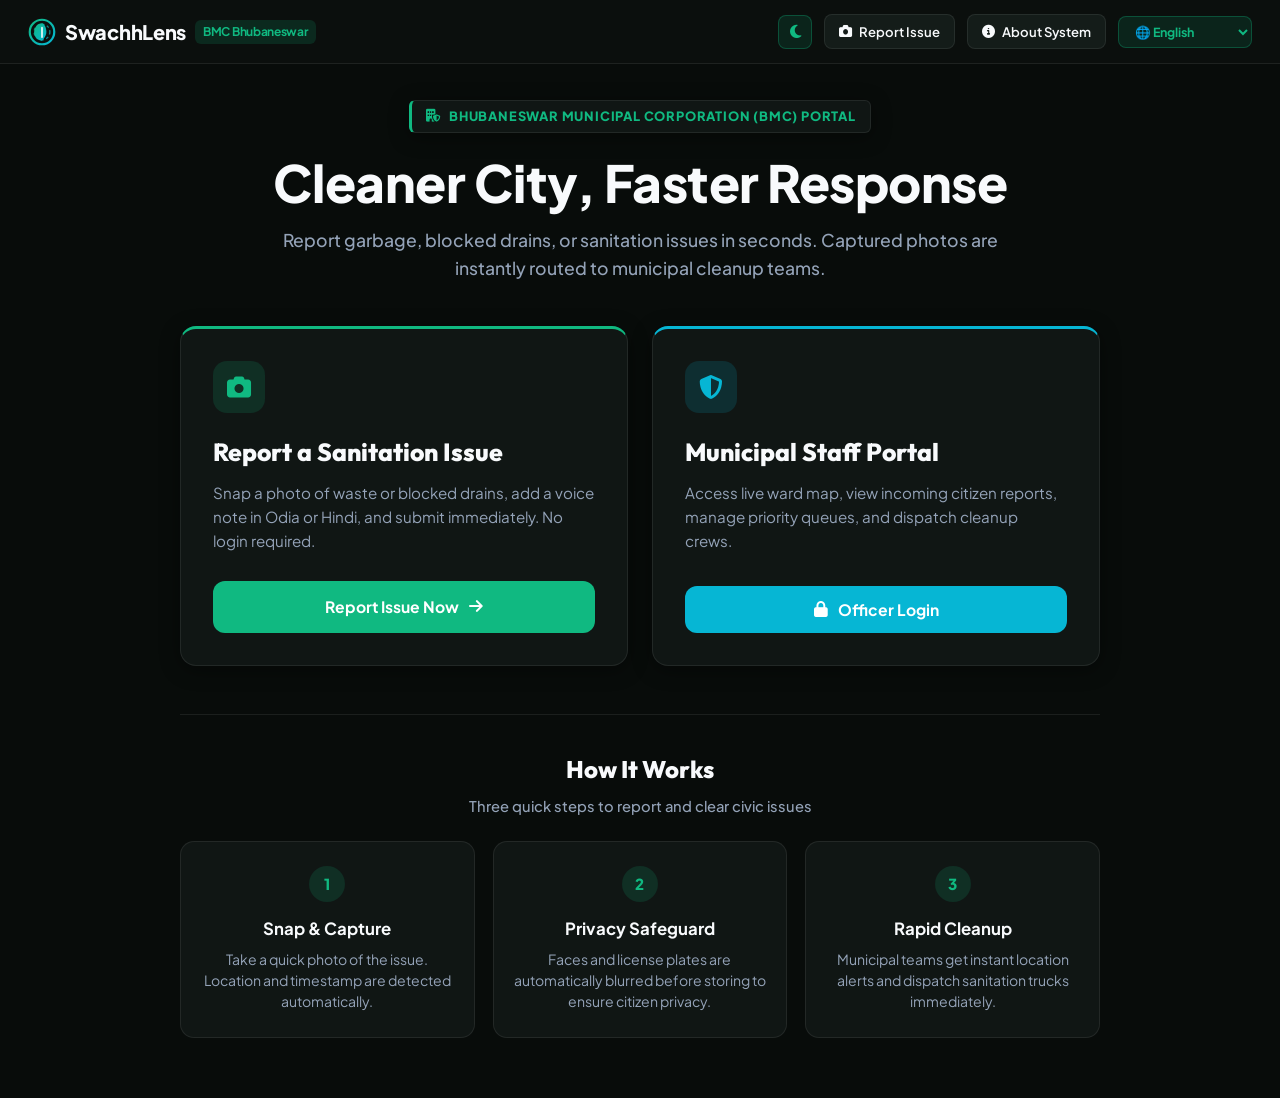
==== commit a667906f: "big fix 1" ====
--- a/frontend/index.html
+++ b/frontend/index.html
@@ -87,14 +87,18 @@
             display: inline-flex;
             align-items: center;
             gap: 8px;
-            background: rgba(16, 185, 129, 0.1);
-            border: 1px solid rgba(16, 185, 129, 0.25);
+            background: var(--card-dark);
+            border: 1px solid var(--glass-border);
+            border-left: 3px solid var(--primary);
             color: var(--primary);
-            font-size: 0.82rem;
-            font-weight: 700;
-            padding: 6px 16px;
-            border-radius: 20px;
+            font-size: 0.8rem;
+            font-weight: 800;
+            padding: 6px 14px;
+            border-radius: 6px;
             margin-bottom: 20px;
+            letter-spacing: 0.8px;
+            text-transform: uppercase;
+            box-shadow: var(--shadow-subtle);
         }
 
         .how-it-works-section {
@@ -153,9 +157,24 @@
     <!-- Header Navigation -->
     <header class="app-header">
         <div style="display:flex; align-items:center; gap:16px;">
-            <a href="index.html" class="brand-logo"><i class="fa-solid fa-leaf"></i> SwachhLens <span
-                    style="font-size:0.75rem; background:rgba(16,185,129,0.15); color:var(--primary); padding:3px 8px; border-radius:6px; font-weight:700; font-family:'Plus Jakarta Sans',sans-serif;">BMC
-                    Bhubaneswar</span></a>
+            <a href="index.html" class="brand-logo">
+                <div class="swachh-logo-mark">
+                    <svg width="28" height="28" viewBox="0 0 32 32" fill="none" xmlns="http://www.w3.org/2000/svg">
+                        <defs>
+                            <linearGradient id="logoGradIndex" x1="0%" y1="0%" x2="100%" y2="100%">
+                                <stop offset="0%" stop-color="#10b981" />
+                                <stop offset="100%" stop-color="#06b6d4" />
+                            </linearGradient>
+                        </defs>
+                        <circle cx="16" cy="16" r="14" stroke="url(#logoGradIndex)" stroke-width="2.5" fill="none"/>
+                        <circle cx="16" cy="16" r="9" stroke="url(#logoGradIndex)" stroke-width="1.5" stroke-dasharray="3 3" fill="none" opacity="0.7"/>
+                        <path d="M16 6C10.5 6 7 11 7 16.5C7 22 11.5 25.5 16 26C16 26 21 21 21 16C21 10.5 18 6 16 6Z" fill="url(#logoGradIndex)" />
+                        <path d="M16 11V22" stroke="#ffffff" stroke-width="1.8" stroke-linecap="round"/>
+                    </svg>
+                </div>
+                <span>SwachhLens</span>
+                <span style="font-size:0.75rem; background:rgba(16,185,129,0.15); color:var(--primary); padding:3px 8px; border-radius:6px; font-weight:700; font-family:'Plus Jakarta Sans',sans-serif;">BMC Bhubaneswar</span>
+            </a>
         </div>
 
         <div style="display:flex; align-items:center; gap:12px;">
--- a/frontend/css/style.css
+++ b/frontend/css/style.css
@@ -496,19 +496,21 @@
 }
 
 .metric-box {
-    background: rgba(8, 12, 10, 0.6);
-    border: 1px solid var(--glass-border);
-    border-radius: 12px;
-    padding: 16px;
+    background: var(--card-dark);
+    border: 1px solid var(--glass-border);
+    border-radius: 14px;
+    padding: 18px 20px;
     display: flex;
     align-items: center;
     gap: 14px;
+    box-shadow: var(--shadow-subtle);
     transition: all 0.2s ease;
 }
 
 .metric-box:hover {
-    border-color: rgba(16, 185, 129, 0.3);
+    border-color: var(--primary);
     transform: translateY(-2px);
+    box-shadow: var(--shadow-hover);
 }
 
 .metric-icon {
@@ -594,12 +596,23 @@
 th {
     background: var(--card-dark-hover);
     padding: 12px 14px;
-    font-weight: 700;
-    color: var(--text-muted);
+    font-weight: 800;
+    color: var(--text-main);
     border-bottom: 1px solid var(--glass-border);
     text-transform: uppercase;
-    font-size: 0.72rem;
+    font-size: 0.75rem;
     letter-spacing: 0.5px;
+}
+
+.sortable-th {
+    cursor: pointer;
+    color: var(--primary) !important;
+    user-select: none;
+    transition: opacity 0.2s ease;
+}
+
+.sortable-th:hover {
+    opacity: 0.85;
 }
 
 td {
@@ -807,6 +820,92 @@
     gap: 8px;
 }
 
+/* --- SWACHHLENS BRAND LOGO MARK & MOBILE APP SHELL --- */
+.swachh-logo-mark {
+    display: inline-flex;
+    align-items: center;
+    justify-content: center;
+    transition: transform 0.25s ease;
+}
+
+.brand-logo:hover .swachh-logo-mark {
+    transform: rotate(15deg) scale(1.08);
+}
+
+.mobile-app-frame {
+    width: 100%;
+    max-width: 480px;
+    margin: 20px auto 40px auto;
+    background: var(--card-dark);
+    border-radius: 32px;
+    box-shadow: 0 20px 60px rgba(0, 0, 0, 0.35), 0 0 0 6px rgba(16, 185, 129, 0.18);
+    border: 1px solid var(--glass-border);
+    overflow: hidden;
+    position: relative;
+    display: flex;
+    flex-direction: column;
+    min-height: calc(100vh - 120px);
+}
+
+.mobile-app-notch {
+    height: 24px;
+    background: var(--card-dark-hover);
+    display: flex;
+    justify-content: space-between;
+    align-items: center;
+    padding: 0 20px;
+    font-size: 0.68rem;
+    font-weight: 700;
+    color: var(--text-muted);
+    border-bottom: 1px solid var(--glass-border);
+}
+
+.mobile-app-notch .speaker-notch {
+    width: 48px;
+    height: 4px;
+    background: var(--glass-border);
+    border-radius: 4px;
+}
+
+.mobile-dock-nav {
+    display: flex;
+    justify-content: space-around;
+    align-items: center;
+    background: var(--glass-bg);
+    backdrop-filter: blur(12px);
+    border-top: 1px solid var(--glass-border);
+    padding: 10px 12px;
+    position: sticky;
+    bottom: 0;
+    z-index: 100;
+}
+
+.mobile-dock-item {
+    display: flex;
+    flex-direction: column;
+    align-items: center;
+    gap: 3px;
+    font-size: 0.7rem;
+    font-weight: 700;
+    color: var(--text-muted);
+    background: none;
+    border: none;
+    cursor: pointer;
+    transition: all 0.2s ease;
+    padding: 4px 10px;
+    border-radius: 10px;
+    font-family: 'Plus Jakarta Sans', sans-serif;
+}
+
+.mobile-dock-item.active, .mobile-dock-item:hover {
+    color: var(--primary);
+    background: rgba(16, 185, 129, 0.12);
+}
+
+.mobile-dock-item i {
+    font-size: 1.15rem;
+}
+
 /* --- MOBILE BOTTOM DOCK NAVBAR --- */
 .mobile-bottom-dock {
     display: none;
